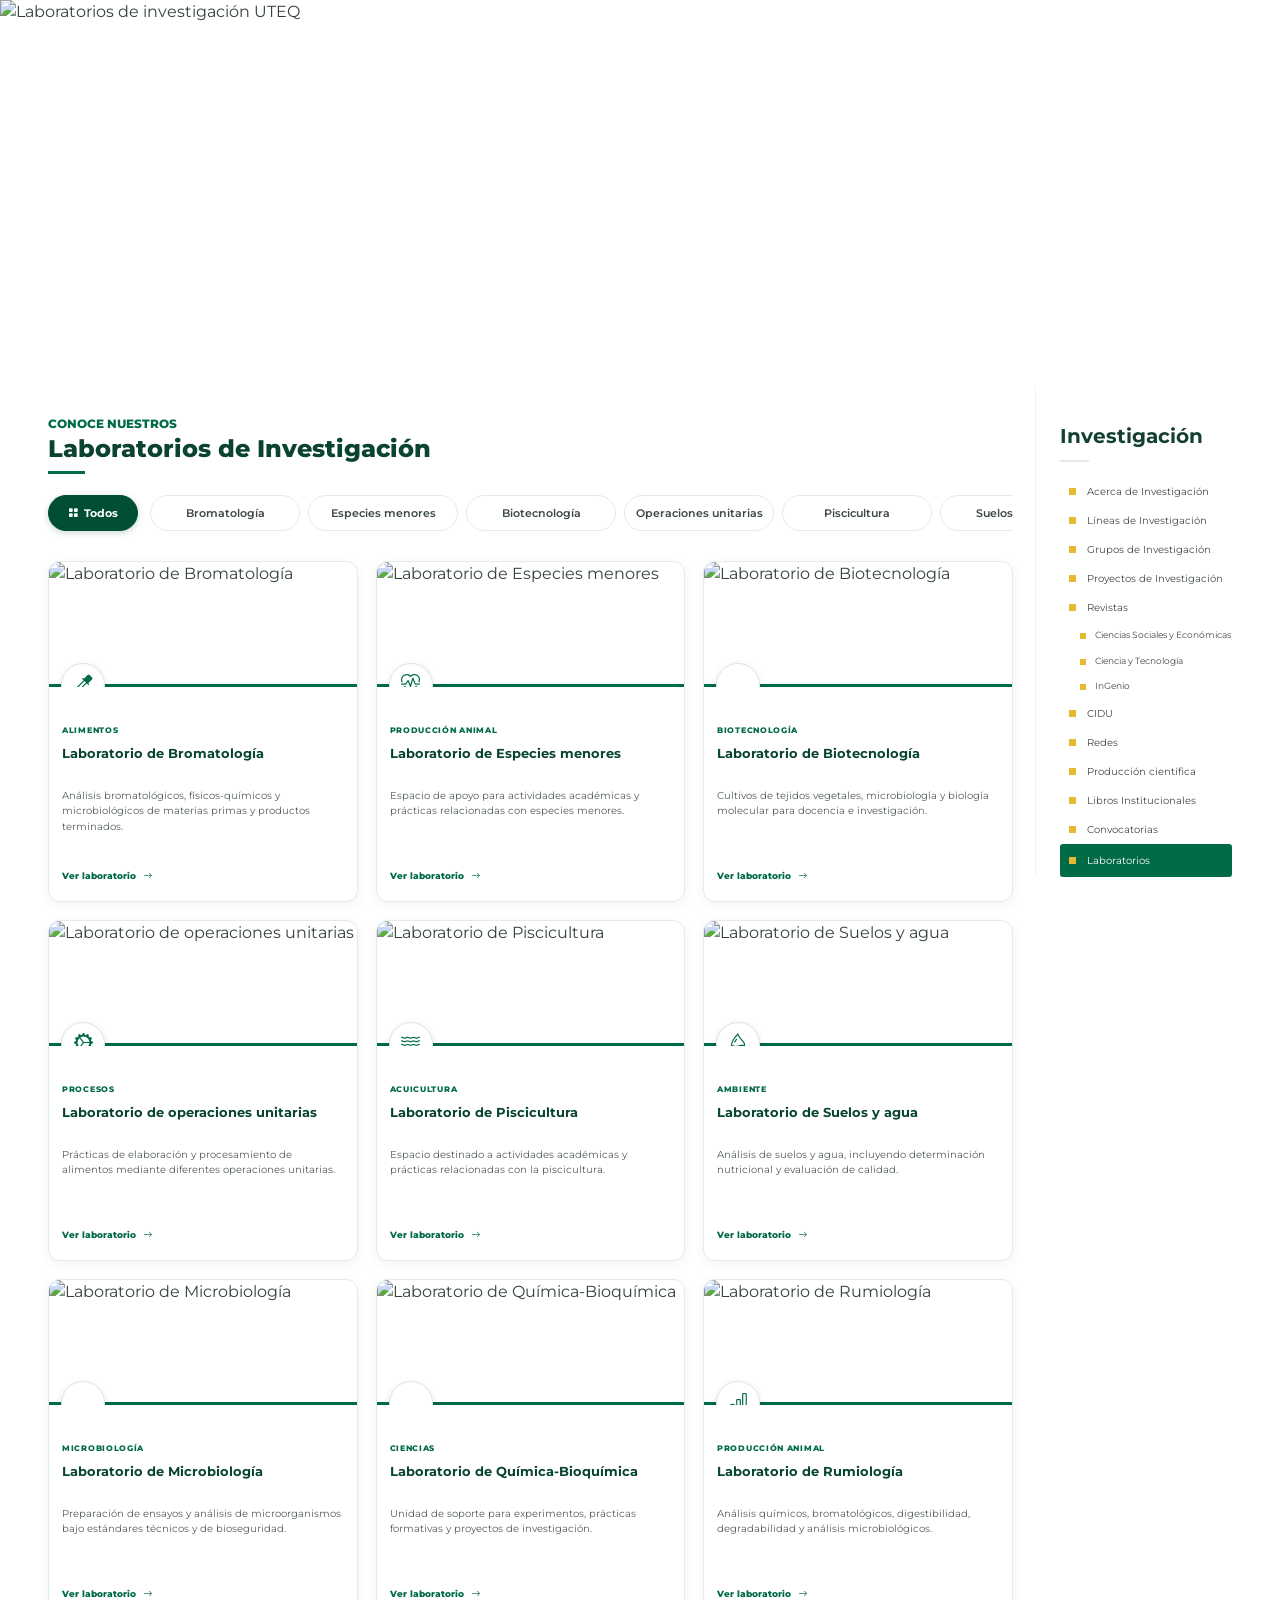
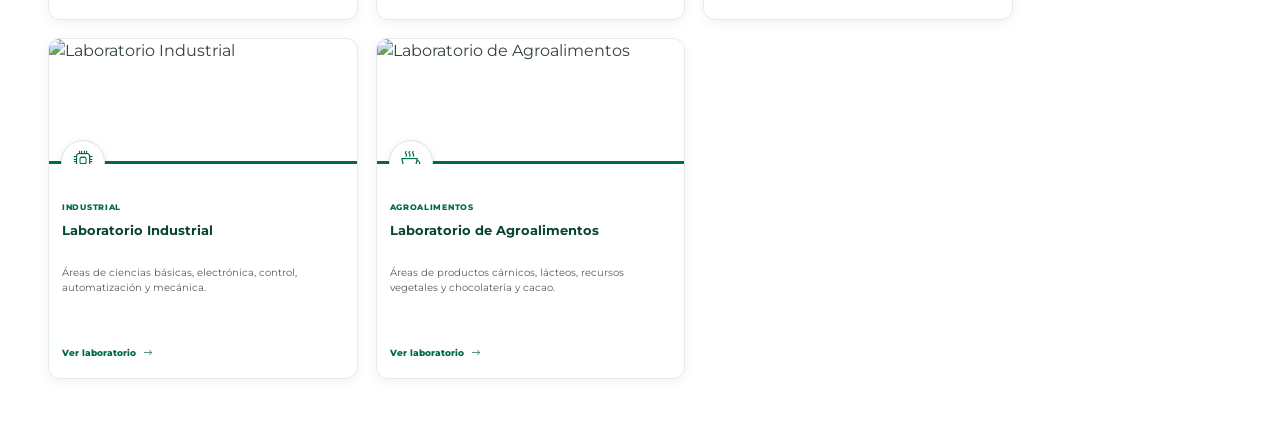
==== laboratorios.html @ 39ff6304 "laboratorios" ====
<!DOCTYPE html>
<html lang="es">
    <head>
        <meta charset="UTF-8">
        <meta name="viewport" content="width=device-width, initial-scale=1.0">
        <title>Laboratorios | UTEQ</title>
        <link href="https://cdn.jsdelivr.net/npm/bootstrap@5.3.3/dist/css/bootstrap.min.css" rel="stylesheet">
        <link href="https://cdn.jsdelivr.net/npm/bootstrap-icons@1.11.3/font/bootstrap-icons.css" rel="stylesheet">
        <link rel="preconnect" href="https://fonts.googleapis.com">
        <link rel="preconnect" href="https://fonts.gstatic.com" crossorigin>
        <link href="https://fonts.googleapis.com/css2?family=Montserrat:wght@400;500;600;700;800&display=swap" rel="stylesheet">
        <link rel="stylesheet" href="css/laboratorios.css">
    </head>
    <body>
        <main class="container-fluid p-0">
            <section class="hero">
                <div class="hero-media">
                    <img src="https://uteq.edu.ec/assets/images/banners/img-uteq-banner-0000230.jpg" alt="Laboratorios de investigación UTEQ">
                </div>
            </section>
            <div class="row g-0">
                <section class="col-xl-10 col-lg-9 main-content">
                    <section class="labs-section">
                        <div class="section-title-row">
                            <div>
                                <div class="eyebrow"> CONOCE NUESTROS</div>
                                <h2> Laboratorios de Investigación</h2>
                                <div class="title-underline"></div>
                            </div>
                        </div>
                        <div class="lab-tabs-wrapper">
                            <div class="lab-tab-fixed">
                                <button
                                    class="nav-link active"
                                    id="todos-tab"
                                    data-bs-target="#todos"
                                    type="button"
                                >
                                    <i class="bi bi-grid-fill"></i>
                                    <span>Todos</span>
                                </button>
                            </div>
                            <div class="lab-tabs-scroll">
                                <ul class="nav nav-pills lab-tabs" id="labTabs" role="tablist">
                                    <li class="nav-item">
                                        <button class="nav-link" data-bs-target="#bromatologia" type="button">Bromatología</button>
                                    </li>
                                    <li class="nav-item">
                                        <button class="nav-link" data-bs-target="#especies-menores" type="button">Especies menores</button>
                                    </li>
                                    <li class="nav-item">
                                        <button class="nav-link" data-bs-target="#biotecnologia" type="button">Biotecnología</button>
                                    </li>
                                    <li class="nav-item">
                                        <button class="nav-link" data-bs-target="#operaciones" type="button">Operaciones unitarias</button>
                                    </li>
                                    <li class="nav-item">
                                        <button class="nav-link" data-bs-target="#piscicultura" type="button">Piscicultura</button>
                                    </li>
                                    <li class="nav-item">
                                        <button class="nav-link" data-bs-target="#suelos" type="button">Suelos y agua</button>
                                    </li>
                                    <li class="nav-item">
                                        <button class="nav-link" data-bs-target="#microbiologia" type="button">Microbiología</button>
                                    </li>
                                    <li class="nav-item">
                                        <button class="nav-link" data-bs-target="#quimica" type="button">Química-Bioquímica</button>
                                    </li>
                                    <li class="nav-item">
                                        <button class="nav-link" data-bs-target="#rumiologia" type="button">Rumiología</button>
                                    </li>
                                    <li class="nav-item">
                                        <button class="nav-link" data-bs-target="#industrial" type="button">Industrial</button>
                                    </li>
                                    <li class="nav-item">
                                        <button class="nav-link" data-bs-target="#agroalimentos" type="button">Agroalimentos</button>
                                    </li>
                                </ul>
                            </div>
                        </div>
                        <div class="tab-content" id="labTabsContent">
                            <div class="tab-pane fade show active" id="todos" role="tabpanel">
                                <div class="all-labs-grid">
                                    <article class="lab-summary-card" data-lab="bromatologia">
                                        <div class="summary-image">
                                            <img src="https://uteq.edu.ec/assets/images/banners/img-uteq-banner-0000230.jpg" alt="Laboratorio de Bromatología">
                                            <div class="summary-icon">
                                                <i class="bi bi-eyedropper"></i>
                                            </div>
                                        </div>
                                        <div class="summary-body">
                                            <span> ALIMENTOS</span>
                                            <h3> Laboratorio de Bromatología</h3>
                                            <p> Análisis bromatológicos, físicos-químicos y microbiológicos de materias primas y productos terminados.</p>
                                            <button class="go-lab">
                                                Ver laboratorio
                                                <i class="bi bi-arrow-right"></i>
                                            </button>
                                        </div>
                                    </article>
                                    <article class="lab-summary-card" data-lab="especies-menores">
                                        <div class="summary-image">
                                            <img src="https://uteq.edu.ec/assets/images/banners/img-uteq-banner-0000230.jpg" alt="Laboratorio de Especies menores">
                                            <div class="summary-icon">
                                                <i class="bi bi-heart-pulse"></i>
                                            </div>
                                        </div>
                                        <div class="summary-body">
                                            <span> PRODUCCIÓN ANIMAL</span>
                                            <h3> Laboratorio de Especies menores</h3>
                                            <p> Espacio de apoyo para actividades académicas y prácticas relacionadas con especies menores.</p>
                                            <button class="go-lab">
                                                Ver laboratorio
                                                <i class="bi bi-arrow-right"></i>
                                            </button>
                                        </div>
                                    </article>
                                    <article class="lab-summary-card" data-lab="biotecnologia">
                                        <div class="summary-image">
                                            <img src="https://uteq.edu.ec/assets/images/banners/img-uteq-banner-0000230.jpg" alt="Laboratorio de Biotecnología">
                                            <div class="summary-icon">
                                                <i class="bi bi-leaf"></i>
                                            </div>
                                        </div>
                                        <div class="summary-body">
                                            <span> BIOTECNOLOGÍA</span>
                                            <h3> Laboratorio de Biotecnología</h3>
                                            <p> Cultivos de tejidos vegetales, microbiología y biología molecular para docencia e investigación.</p>
                                            <button class="go-lab">
                                                Ver laboratorio
                                                <i class="bi bi-arrow-right"></i>
                                            </button>
                                        </div>
                                    </article>
                                    <article class="lab-summary-card" data-lab="operaciones">
                                        <div class="summary-image">
                                            <img src="https://uteq.edu.ec/assets/images/banners/img-uteq-banner-0000230.jpg" alt="Laboratorio de operaciones unitarias">
                                            <div class="summary-icon">
                                                <i class="bi bi-gear-wide-connected"></i>
                                            </div>
                                        </div>
                                        <div class="summary-body">
                                            <span> PROCESOS</span>
                                            <h3> Laboratorio de operaciones unitarias</h3>
                                            <p> Prácticas de elaboración y procesamiento de alimentos mediante diferentes operaciones unitarias.</p>
                                            <button class="go-lab">
                                                Ver laboratorio
                                                <i class="bi bi-arrow-right"></i>
                                            </button>
                                        </div>
                                    </article>
                                    <article class="lab-summary-card" data-lab="piscicultura">
                                        <div class="summary-image">
                                            <img src="https://uteq.edu.ec/assets/images/banners/img-uteq-banner-0000230.jpg" alt="Laboratorio de Piscicultura">
                                            <div class="summary-icon">
                                                <i class="bi bi-water"></i>
                                            </div>
                                        </div>
                                        <div class="summary-body">
                                            <span> ACUICULTURA</span>
                                            <h3> Laboratorio de Piscicultura</h3>
                                            <p> Espacio destinado a actividades académicas y prácticas relacionadas con la piscicultura.</p>
                                            <button class="go-lab">
                                                Ver laboratorio
                                                <i class="bi bi-arrow-right"></i>
                                            </button>
                                        </div>
                                    </article>
                                    <article class="lab-summary-card" data-lab="suelos">
                                        <div class="summary-image">
                                            <img src="https://uteq.edu.ec/assets/images/banners/img-uteq-banner-0000230.jpg" alt="Laboratorio de Suelos y agua">
                                            <div class="summary-icon">
                                                <i class="bi bi-droplet-half"></i>
                                            </div>
                                        </div>
                                        <div class="summary-body">
                                            <span> AMBIENTE</span>
                                            <h3> Laboratorio de Suelos y agua</h3>
                                            <p> Análisis de suelos y agua, incluyendo determinación nutricional y evaluación de calidad.</p>
                                            <button class="go-lab">
                                                Ver laboratorio
                                                <i class="bi bi-arrow-right"></i>
                                            </button>
                                        </div>
                                    </article>
                                    <article class="lab-summary-card" data-lab="microbiologia">
                                        <div class="summary-image">
                                            <img src="https://uteq.edu.ec/assets/images/banners/img-uteq-banner-0000230.jpg" alt="Laboratorio de Microbiología">
                                            <div class="summary-icon">
                                                <i class="bi bi-microscope"></i>
                                            </div>
                                        </div>
                                        <div class="summary-body">
                                            <span> MICROBIOLOGÍA</span>
                                            <h3> Laboratorio de Microbiología</h3>
                                            <p> Preparación de ensayos y análisis de microorganismos bajo estándares técnicos y de bioseguridad.</p>
                                            <button class="go-lab">
                                                Ver laboratorio
                                                <i class="bi bi-arrow-right"></i>
                                            </button>
                                        </div>
                                    </article>
                                    <article class="lab-summary-card" data-lab="quimica">
                                        <div class="summary-image">
                                            <img src="https://uteq.edu.ec/assets/images/banners/img-uteq-banner-0000230.jpg" alt="Laboratorio de Química-Bioquímica">
                                            <div class="summary-icon">
                                                <i class="bi bi-beaker"></i>
                                            </div>
                                        </div>
                                        <div class="summary-body">
                                            <span> CIENCIAS</span>
                                            <h3> Laboratorio de Química-Bioquímica</h3>
                                            <p> Unidad de soporte para experimentos, prácticas formativas y proyectos de investigación.</p>
                                            <button class="go-lab">
                                                Ver laboratorio
                                                <i class="bi bi-arrow-right"></i>
                                            </button>
                                        </div>
                                    </article>
                                    <article class="lab-summary-card" data-lab="rumiologia">
                                        <div class="summary-image">
                                            <img src="https://uteq.edu.ec/assets/images/banners/img-uteq-banner-0000230.jpg" alt="Laboratorio de Rumiología">
                                            <div class="summary-icon">
                                                <i class="bi bi-bar-chart-line"></i>
                                            </div>
                                        </div>
                                        <div class="summary-body">
                                            <span> PRODUCCIÓN ANIMAL</span>
                                            <h3> Laboratorio de Rumiología</h3>
                                            <p> Análisis químicos, bromatológicos, digestibilidad, degradabilidad y análisis microbiológicos.</p>
                                            <button class="go-lab">
                                                Ver laboratorio
                                                <i class="bi bi-arrow-right"></i>
                                            </button>
                                        </div>
                                    </article>
                                    <article class="lab-summary-card" data-lab="industrial">
                                        <div class="summary-image">
                                            <img src="https://uteq.edu.ec/assets/images/banners/img-uteq-banner-0000230.jpg" alt="Laboratorio Industrial">
                                            <div class="summary-icon">
                                                <i class="bi bi-cpu"></i>
                                            </div>
                                        </div>
                                        <div class="summary-body">
                                            <span> INDUSTRIAL</span>
                                            <h3> Laboratorio Industrial</h3>
                                            <p> Áreas de ciencias básicas, electrónica, control, automatización y mecánica.</p>
                                            <button class="go-lab">
                                                Ver laboratorio
                                                <i class="bi bi-arrow-right"></i>
                                            </button>
                                        </div>
                                    </article>
                                    <article class="lab-summary-card" data-lab="agroalimentos">
                                        <div class="summary-image">
                                            <img src="https://uteq.edu.ec/assets/images/banners/img-uteq-banner-0000230.jpg" alt="Laboratorio de Agroalimentos">
                                            <div class="summary-icon">
                                                <i class="bi bi-cup-hot"></i>
                                            </div>
                                        </div>
                                        <div class="summary-body">
                                            <span> AGROALIMENTOS</span>
                                            <h3> Laboratorio de Agroalimentos</h3>
                                            <p> Áreas de productos cárnicos, lácteos, recursos vegetales y chocolatería y cacao.</p>
                                            <button class="go-lab">
                                                Ver laboratorio
                                                <i class="bi bi-arrow-right"></i>
                                            </button>
                                        </div>
                                    </article>
                                </div>
                            </div>
                            <div class="tab-pane fade" id="bromatologia" role="tabpanel">
                                <div class="lab-detail">
                                    <div class="detail-banner">
                                        <img src="https://uteq.edu.ec/assets/images/banners/img-uteq-banner-0000230.jpg" alt="Laboratorio de Bromatología">
                                    </div>
                                    <div class="detail-content">
                                        <div class="detail-heading">
                                            <span class="detail-icon">
                                                <i class="bi bi-eyedropper"></i>
                                            </span>
                                            <div>
                                                <span class="detail-label"> ALIMENTOS</span>
                                                <h2> Laboratorio de Bromatología</h2>
                                            </div>
                                        </div>
                                        <p> El laboratorio es utilizado por estudiantes de las carreras de Agronomía, Zootecnia, Agropecuaria, Alimentos y Agroindustria.</p>
                                        <p> Se realizan análisis bromatológicos, análisis físicos-químicos y análisis microbiológicos, aplicados a la materia prima de origen animal, vegetal y productos terminados.</p>
                                        <h3> Principales equipos</h3>
                                        <ul class="equipment">
                                            <li>Digestor para proteína</li>
                                            <li>Destilador para proteína Kjeldahl</li>
                                            <li>Estufas</li>
                                            <li>Balanza analítica</li>
                                            <li>Extracto de grasa</li>
                                            <li>Extracto de fibra</li>
                                            <li>Calorímetro</li>
                                            <li>Viscosímetro Brookfield</li>
                                            <li>Microlisa</li>
                                            <li>Autoclave</li>
                                            <li>Incubadora</li>
                                        </ul>
                                    </div>
                                </div>
                            </div>
                            <div class="tab-pane fade" id="especies-menores" role="tabpanel">
                                <div class="lab-detail">
                                    <div class="detail-banner">
                                        <img src="https://uteq.edu.ec/assets/images/banners/img-uteq-banner-0000230.jpg" alt="Laboratorio de Especies menores">
                                    </div>
                                    <div class="detail-content">
                                        <div class="detail-heading">
                                            <span class="detail-icon">
                                                <i class="bi bi-heart-pulse"></i>
                                            </span>
                                            <div>
                                                <span class="detail-label"> PRODUCCIÓN ANIMAL</span>
                                                <h2> Laboratorio de Especies menores</h2>
                                            </div>
                                        </div>
                                        <div class="empty-info"> La página oficial de Laboratorios de la UTEQ actualmente no publica una descripción adicional para este laboratorio.</div>
                                    </div>
                                </div>
                            </div>
                            <div class="tab-pane fade" id="biotecnologia" role="tabpanel">
                                <div class="lab-detail">
                                    <div class="detail-banner">
                                        <img src="https://uteq.edu.ec/assets/images/banners/img-uteq-banner-0000230.jpg" alt="Laboratorio de Biotecnología">
                                    </div>
                                    <div class="detail-content">
                                        <div class="detail-heading">
                                            <span class="detail-icon">
                                                <i class="bi bi-leaf"></i>
                                            </span>
                                            <div>
                                                <span class="detail-label"> BIOTECNOLOGÍA</span>
                                                <h2> Laboratorio de Biotecnología</h2>
                                            </div>
                                        </div>
                                        <p> El laboratorio es para el uso de todas las carreras, estudiantes que cursan los programas de maestrías de la UTEQ e investigadores internos y externos.</p>
                                        <p> Dentro de este laboratorio se encuentra el área de Cultivos de Tejidos Vegetales, Microbiología y Biología Molecular (LAB-DICYT), ubicado en el edificio de laboratorios del campus La María.</p>
                                        <h3> Cultivo de tejidos vegetales</h3>
                                        <p> Se realizan prácticas y ensayos de investigación de cultivo in-vitro establecidos como semillas intactas, embriones, callos, células en suspensión, órganos y otros tejidos.</p>
                                        <h4> Equipos</h4>
                                        <ul class="equipment">
                                            <li>Cabina de seguridad</li>
                                            <li>Esterilizadora</li>
                                            <li>Destilador</li>
                                            <li>Sistema de osmosis</li>
                                            <li>Luxómetro</li>
                                            <li>GPS</li>
                                        </ul>
                                        <h3> Área de microbiología</h3>
                                        <p> Se realizan trabajos con bacterias, hongos, ensayos antagonistas, extracción y multiplicación de nematodos, escoba de bruja y otros trabajos de las unidades de aprendizaje.</p>
                                        <h4> Equipos</h4>
                                        <ul class="equipment">
                                            <li>Cámara de fotos</li>
                                            <li>Refrigeradora</li>
                                            <li>Micrómetro</li>
                                            <li>Microscopio binocular</li>
                                            <li>Autoclave</li>
                                            <li>Agitador calentador</li>
                                            <li>Cámara para microscopio</li>
                                            <li>Entre otros</li>
                                        </ul>
                                        <h3> Área de biología molecular</h3>
                                        <p> Se establecen protocolos para la elaboración de gel de agarosa y extracción de ADN. Se utiliza para unidades de aprendizaje y trabajos de investigación de las diferentes facultades.</p>
                                        <h4> Equipos</h4>
                                        <ul class="equipment">
                                            <li>Refrigeradora</li>
                                            <li>Cámara de fotos</li>
                                            <li>Incubadora</li>
                                            <li>Juego de pipetas</li>
                                            <li>Congelador</li>
                                            <li>Cámara de electroforesis</li>
                                            <li>Vortex</li>
                                            <li>Fuente de poder 3000 V</li>
                                        </ul>
                                    </div>
                                </div>
                            </div>
                            <div class="tab-pane fade" id="operaciones" role="tabpanel">
                                <div class="lab-detail">
                                    <div class="detail-banner">
                                        <img src="https://uteq.edu.ec/assets/images/banners/img-uteq-banner-0000230.jpg" alt="Operaciones unitarias">
                                    </div>
                                    <div class="detail-content">
                                        <div class="detail-heading">
                                            <span class="detail-icon">
                                                <i class="bi bi-gear-wide-connected"></i>
                                            </span>
                                            <div>
                                                <span class="detail-label"> PROCESOS</span>
                                                <h2> Laboratorio de operaciones unitarias</h2>
                                            </div>
                                        </div>
                                        <p> El laboratorio es utilizado por estudiantes de las carreras de Agroindustria, Zootecnia, Alimentos, Ingeniería Mecánica e Ingeniería Industrial.</p>
                                        <h3> Prácticas y productos</h3>
                                        <ul class="equipment">
                                            <li>Manjar</li>
                                            <li>Queso</li>
                                            <li>Cerveza</li>
                                            <li>Conservas</li>
                                            <li>Deshidratación de frutas y verduras</li>
                                            <li>Ahumados de alimentos proteicos</li>
                                        </ul>
                                        <h3> Equipamiento</h3>
                                        <p> Calderas, marmitas, torre de destilación, evaporadores de simple y doble efecto, intercambiadores de calor, reactor, unidad de pérdida de presión, entre otros.</p>
                                    </div>
                                </div>
                            </div>
                            <div class="tab-pane fade" id="piscicultura" role="tabpanel">
                                <div class="lab-detail">
                                    <div class="detail-banner">
                                        <img src="https://uteq.edu.ec/assets/images/banners/img-uteq-banner-0000230.jpg" alt="Piscicultura">
                                    </div>
                                    <div class="detail-content">
                                        <div class="detail-heading">
                                            <span class="detail-icon">
                                                <i class="bi bi-water"></i>
                                            </span>
                                            <div>
                                                <span class="detail-label"> ACUICULTURA</span>
                                                <h2> Laboratorio de Piscicultura</h2>
                                            </div>
                                        </div>
                                        <div class="empty-info"> La página oficial de Laboratorios de la UTEQ actualmente no publica una descripción adicional para este laboratorio.</div>
                                    </div>
                                </div>
                            </div>
                            <div class="tab-pane fade" id="suelos" role="tabpanel">
                                <div class="lab-detail">
                                    <div class="detail-banner">
                                        <img src="https://uteq.edu.ec/assets/images/banners/img-uteq-banner-0000230.jpg" alt="Suelos y agua">
                                    </div>
                                    <div class="detail-content">
                                        <div class="detail-heading">
                                            <span class="detail-icon">
                                                <i class="bi bi-droplet-half"></i>
                                            </span>
                                            <div>
                                                <span class="detail-label"> AMBIENTE</span>
                                                <h2> Laboratorio de Suelos y agua</h2>
                                            </div>
                                        </div>
                                        <p> El laboratorio es utilizado por estudiantes de las carreras de Ingeniería Agropecuaria, Ingeniería Agronómica e Hidrología.</p>
                                        <p> Se realizan análisis de suelos y agua, con actividades como la determinación de la cantidad nutricional de la muestra de suelo y la determinación de la calidad de agua.</p>
                                        <h3> Equipos más utilizados</h3>
                                        <ul class="equipment">
                                            <li>Vasos de precipitación</li>
                                            <li>Mufla</li>
                                            <li>Estufas</li>
                                            <li>Multiparamétrico</li>
                                            <li>Agitadores magnéticos</li>
                                            <li>Plato agitador/calentador</li>
                                            <li>Cabina de incubación DBO5</li>
                                        </ul>
                                    </div>
                                </div>
                            </div>
                            <div class="tab-pane fade" id="microbiologia" role="tabpanel">
                                <div class="lab-detail">
                                    <div class="detail-banner">
                                        <img src="https://uteq.edu.ec/assets/images/banners/img-uteq-banner-0000230.jpg" alt="Microbiología">
                                    </div>
                                    <div class="detail-content">
                                        <div class="detail-heading">
                                            <span class="detail-icon">
                                                <i class="bi bi-microscope"></i>
                                            </span>
                                            <div>
                                                <span class="detail-label"> MICROBIOLOGÍA</span>
                                                <h2> Laboratorio de Microbiología</h2>
                                            </div>
                                        </div>
                                        <p> Se dedica a la preparación de ensayos mediante la manipulación de muestras de origen biológico para la obtención de nuevos patrones de estudio de los microorganismos.</p>
                                        <p> Se trabaja de acuerdo con estándares técnicos y de bioseguridad para identificar agentes y determinar susceptibilidad a determinados agentes antimicrobianos.</p>
                                        <p> Adicionalmente se desarrollan prácticas estudiantiles encaminadas al descubrimiento de nuevas tecnologías de análisis de los microorganismos.</p>
                                    </div>
                                </div>
                            </div>
                            <div class="tab-pane fade" id="quimica" role="tabpanel">
                                <div class="lab-detail">
                                    <div class="detail-banner">
                                        <img src="https://uteq.edu.ec/assets/images/banners/img-uteq-banner-0000230.jpg" alt="Química Bioquímica">
                                    </div>
                                    <div class="detail-content">
                                        <div class="detail-heading">
                                            <span class="detail-icon">
                                                <i class="bi bi-beaker"></i>
                                            </span>
                                            <div>
                                                <span class="detail-label"> CIENCIAS</span>
                                                <h2> Laboratorio de Química-Bioquímica</h2>
                                            </div>
                                        </div>
                                        <p> Es una unidad de soporte para el desarrollo de experimentos y prácticas formativas en los ámbitos académicos e investigativos de los diferentes programas de estudios que brinda la universidad.</p>
                                        <p> Dentro de sus propósitos se tiene ofrecer espacios para el beneficio de estudiantes y docentes en las prácticas estudiantiles y proyectos de investigación.</p>
                                        <p> Está enfocado en tres orientaciones principales: experimentación académica, investigación aplicada e investigación formativa.</p>
                                    </div>
                                </div>
                            </div>
                            <div class="tab-pane fade" id="rumiologia" role="tabpanel">
                                <div class="lab-detail">
                                    <div class="detail-banner">
                                        <img src="https://uteq.edu.ec/assets/images/banners/img-uteq-banner-0000230.jpg" alt="Rumiología">
                                    </div>
                                    <div class="detail-content">
                                        <div class="detail-heading">
                                            <span class="detail-icon">
                                                <i class="bi bi-bar-chart-line"></i>
                                            </span>
                                            <div>
                                                <span class="detail-label"> PRODUCCIÓN ANIMAL</span>
                                                <h2> Laboratorio de Rumiología</h2>
                                            </div>
                                        </div>
                                        <p> El laboratorio es utilizado por estudiantes de las carreras de Zootecnia y Agropecuaria.</p>
                                        <h3> Actividades</h3>
                                        <ul class="equipment">
                                            <li> Análisis químicos de muestras vegetales y animales.</li>
                                            <li> Análisis bromatológico de muestras vegetales y animales.</li>
                                            <li> Digestibilidad In-vitro de material biológico animal en combinación con muestras vegetales y animales.</li>
                                            <li> Degradabilidad In-vitro de material biológico animal en combinación con muestras vegetales y animales.</li>
                                            <li> Digestibilidad In-situ de material biológico animal en combinación con muestras vegetales y animales.</li>
                                            <li> Degradabilidad In-situ de material biológico animal en combinación con muestras vegetales y animales.</li>
                                            <li> Análisis microbiológicos de hongos, mohos y levaduras.</li>
                                            <li> Espectrofotometría UV.</li>
                                        </ul>
                                    </div>
                                </div>
                            </div>
                            <div class="tab-pane fade" id="industrial" role="tabpanel">
                                <div class="lab-detail">
                                    <div class="detail-banner">
                                        <img src="https://uteq.edu.ec/assets/images/banners/img-uteq-banner-0000230.jpg" alt="Laboratorio Industrial">
                                    </div>
                                    <div class="detail-content">
                                        <div class="detail-heading">
                                            <span class="detail-icon">
                                                <i class="bi bi-cpu"></i>
                                            </span>
                                            <div>
                                                <span class="detail-label"> INDUSTRIAL</span>
                                                <h2> Laboratorio Industrial</h2>
                                            </div>
                                        </div>
                                        <p> El laboratorio es utilizado por estudiantes de las carreras de Mecánica, Eléctrica y Ambiental.</p>
                                        <h3> Áreas</h3>
                                        <ul class="equipment">
                                            <li>
                                                <strong>Ciencias básicas:</strong>
                                                prácticas de física, termología y electricidad.
                                            </li>
                                            <li>
                                                <strong> Electrónica, control y automatización.</strong>
                                            </li>
                                            <li>
                                                <strong>Mecánica:</strong>
                                                cuenta con máquinas eléctricas y operaciones de automatización.
                                            </li>
                                        </ul>
                                        <h3> Principales equipos</h3>
                                        <ul class="equipment">
                                            <li>Amperímetro de sobremesa</li>
                                            <li>Barra de plexiglás</li>
                                            <li>Barra de vidrio</li>
                                            <li>Barra de ebonita</li>
                                            <li>Brújula</li>
                                            <li>Bobinas con bornas</li>
                                            <li>Actinómetro</li>
                                            <li>Aguja de dilatómetro</li>
                                            <li>Amperímetro analógico</li>
                                            <li>Anillo y bola de Gravesande</li>
                                            <li>Balanza</li>
                                            <li>Cilindro con disco</li>
                                            <li>Cinta métrica</li>
                                            <li>Power supply</li>
                                        </ul>
                                    </div>
                                </div>
                            </div>
                            <div class="tab-pane fade" id="agroalimentos" role="tabpanel">
                                <div class="lab-detail">
                                    <div class="detail-banner">
                                        <img src="https://uteq.edu.ec/assets/images/banners/img-uteq-banner-0000230.jpg" alt="Laboratorio de Agroalimentos">
                                    </div>
                                    <div class="detail-content">
                                        <div class="detail-heading">
                                            <span class="detail-icon">
                                                <i class="bi bi-cup-hot"></i>
                                            </span>
                                            <div>
                                                <span class="detail-label"> AGROALIMENTOS</span>
                                                <h2> Laboratorio de Agroalimentos</h2>
                                            </div>
                                        </div>
                                        <p> El laboratorio es utilizado por estudiantes de las carreras de Alimentos, Agroindustria, Zootecnia y Agropecuaria.</p>
                                        <h3> Áreas</h3>
                                        <ul class="equipment">
                                            <li> Productos proteicos derivados de la carne como embutidos y curados de carne.</li>
                                            <li> Productos lácteos derivados de la leche como queso, mantequilla y yogurt.</li>
                                            <li> Recursos vegetales: vegetales deshidratados, jugos, néctares, mermeladas, vinos y bebidas.</li>
                                            <li> Chocolatería, refinamiento de cacao, moldeado, entre otros.</li>
                                        </ul>
                                        <h3> Principales equipos</h3>
                                        <p> Sierras eléctricas, molinos de carne, embutidoras, mezcladoras de productos proteicos, enfundadoras al vacío, incubadoras de yogurt, descremadoras, deshidratador de vegetales, batidoras industriales, refinadora de cacao, entre otros.</p>
                                    </div>
                                </div>
                            </div>
                        </div>
                    </section>
                </section>
                <aside class="col-xl-2 col-lg-3">
                    <div class="sidebar">
                        <h3> Investigación</h3>
                        <div class="sidebar-line"></div>
                        <nav class="sidebar-nav">
                            <a href="#">
                                <span></span>
                                Acerca de Investigación
                            </a>
                            <a href="#">
                                <span></span>
                                Líneas de Investigación
                            </a>
                            <a href="#">
                                <span></span>
                                Grupos de Investigación
                            </a>
                            <a href="#">
                                <span></span>
                                Proyectos de Investigación
                            </a>
                            <a href="#">
                                <span></span>
                                Revistas
                            </a>
                            <div class="submenu">
                                <a href="#"> Ciencias Sociales y Económicas</a>
                                <a href="#"> Ciencia y Tecnología</a>
                                <a href="#"> InGenio</a>
                            </div>
                            <a href="#">
                                <span></span>
                                CIDU
                            </a>
                            <a href="#">
                                <span></span>
                                Redes
                            </a>
                            <a href="#">
                                <span></span>
                                Producción científica
                            </a>
                            <a href="#">
                                <span></span>
                                Libros Institucionales
                            </a>
                            <a href="#">
                                <span></span>
                                Convocatorias
                            </a>
                            <a href="#" class="active">
                                <span></span>
                                Laboratorios
                            </a>
                        </nav>
                    </div>
                </aside>
            </div>
        </main>
        <script src="https://cdn.jsdelivr.net/npm/bootstrap@5.3.3/dist/js/bootstrap.bundle.min.js"></script>
        <script src="js/laboratorios.js"></script>
    </body>
</html>
---- css/laboratorios.css ----
:root {
    --green: #006b45;
    --green-dark: #004e35;
    --green-soft: #eaf5ef;
    --yellow: #e6ba2f;
    --text: #35423d;
    --border: #e5ebe8
}

* {
    box-sizing: border-box
}

body {
    margin: 0;
    background: #fff;
    color: var(--text);
    font-family: "Montserrat", sans-serif
}

a {
    text-decoration: none
}

button {
    font-family: inherit
}

.breadcrumb-custom {
    margin: 0 1.5rem;
    padding: 24px 0 18px;
    display: flex;
    align-items: center;
    gap: 9px;
    font-size: 11px
}

.breadcrumb-custom a {
    color: var(--green);
    font-weight: 600
}

.breadcrumb-custom span,
.breadcrumb-custom i {
    color: #9aa29e
}

.breadcrumb-custom i {
    font-size: 8px
}

.hero {
    width: 100%;
    min-height: 385px;
    overflow: hidden
}

.hero-media {
    width: 100%;
    height: 385px;
    overflow: hidden;
    position: relative
}

.hero-media img {
    width: 100%;
    height: 100%;
    object-fit: cover;
    display: block
}

.row {
    margin-left: 1.5rem;
    margin-right: 1.5rem
}

.main-content {
    padding-right: 22px
}

.labs-section {
    padding: 30px 0 55px
}

.section-title-row {
    display: flex;
    align-items: center;
    gap: 14px;
    margin-bottom: 20px
}

.title-icon {
    width: 62px;
    height: 62px;
    flex: 0 0 62px;
    border-radius: 50%;
    background: var(--green-soft);
    color: var(--green);
    display: grid;
    place-items: center;
    font-size: 28px
}

.section-title-row h2 {
    margin: 2px 0 0;
    color: #0a432f;
    font-size: 24px;
    font-weight: 800
}

.eyebrow {
    color: var(--green);
    font-size: 12px;
    font-weight: 800
}

.title-underline {
    width: 37px;
    height: 3px;
    background: var(--green);
    margin-top: 7px
}

.lab-tabs-wrapper {
    width: 100%;
    display: flex;
    align-items: flex-start;
    gap: 12px;
    margin-bottom: 4px;
}

.lab-tab-fixed {
    flex: 0 0 90px;
    padding-top: 1px;
    background: #fff;
    position: relative;
    z-index: 2;
}

.lab-tab-fixed .nav-link {
    width: 90px;
    height: 36px;
    padding: 0 12px;
    display: flex;
    align-items: center;
    justify-content: center;
    gap: 6px;
    border: 1px solid #b7d6c8;
    border-radius: 18px;
    background: #f1f7f4;
    color: var(--green);
    font-size: 11px;
    font-weight: 700;
    white-space: nowrap;
    transition: all .2s ease;
}

.lab-tab-fixed .nav-link i {
    font-size: 10px;
}

.lab-tab-fixed .nav-link:hover {
    background: var(--green-soft);
    border-color: #8fc1aa;
}

.lab-tab-fixed .nav-link.active {
    background: var(--green-dark);
    border-color: var(--green-dark);
    color: #fff;
    box-shadow: 0 2px 7px rgba(0, 78, 53, .2);
}

.lab-tabs-scroll {
    flex: 1;
    min-width: 0;
    overflow-x: auto;
    overflow-y: hidden;
    scroll-behavior: smooth;
    padding: 1px 0 7px;
    scrollbar-width: thin;
    scrollbar-color: #9ca8a3 #edf1ef;
}

.lab-tabs-scroll::-webkit-scrollbar {
    height: 5px;
}

.lab-tabs-scroll::-webkit-scrollbar-track {
    background: #edf1ef;
    border-radius: 10px;
}

.lab-tabs-scroll::-webkit-scrollbar-thumb {
    background: #9ca8a3;
    border-radius: 10px;
}

.lab-tabs {
    display: flex;
    flex-wrap: nowrap;
    gap: 8px;
    width: max-content;
    min-width: 100%;
    margin: 0;
}

.lab-tabs .nav-item {
    flex: 0 0 150px;
    width: 150px;
}

.lab-tabs .nav-link {
    width: 150px;
    height: 36px;
    padding: 0 12px;
    display: flex;
    align-items: center;
    justify-content: center;
    border: 1px solid var(--border);
    border-radius: 18px;
    background: #fff;
    color: #3d4843;
    font-size: 11px;
    font-weight: 600;
    white-space: nowrap;
    overflow: hidden;
    text-overflow: ellipsis;
    transition: all .2s ease;
}

.lab-tabs .nav-link:hover {
    color: var(--green);
    border-color: #b9d4c7;
    background: var(--green-soft);
}

.lab-tabs .nav-link.active {
    background: var(--green);
    border-color: var(--green);
    color: #fff;
}

.tab-content {
    margin-top: 23px
}

.all-labs-grid {
    display: grid;
    grid-template-columns: repeat(4, 1fr);
    gap: 18px
}

.lab-summary-card {
    overflow: hidden;
    border: 1px solid var(--border);
    border-radius: 12px;
    background: #fff;
    box-shadow: 0 3px 12px rgba(0, 0, 0, .055);
    cursor: pointer;
    transition: transform .22s ease, box-shadow .22s ease
}

.lab-summary-card:hover {
    transform: translateY(-4px);
    box-shadow: 0 11px 25px rgba(0, 0, 0, .11)
}

#labTabsContent > .tab-pane {
    display: none;
}

#labTabsContent > .tab-pane.show.active {
    display: block;
}

.summary-image {
    height: 125px;
    position: relative;
    overflow: hidden
}

.summary-image img {
    width: 100%;
    height: 100%;
    object-fit: cover;
    display: block;
    transition: transform .3s ease
}

.lab-summary-card:hover .summary-image img {
    transform: scale(1.04)
}

.summary-image::after {
    content: "";
    position: absolute;
    left: 0;
    right: 0;
    bottom: 0;
    height: 3px;
    background: var(--green)
}

.summary-icon {
    position: absolute;
    left: 12px;
    bottom: -20px;
    z-index: 2;
    width: 44px;
    height: 44px;
    border-radius: 50%;
    background: #fff;
    border: 1px solid #dbe6e0;
    color: var(--green);
    display: grid;
    place-items: center;
    font-size: 19px;
    box-shadow: 0 2px 7px rgba(0, 0, 0, .1)
}

.summary-body {
    padding: 29px 13px 15px
}

.summary-body>span {
    color: var(--green);
    font-size: 8px;
    font-weight: 800;
    letter-spacing: .7px
}

.summary-body h3 {
    color: #08452f;
    font-size: 13px;
    line-height: 1.35;
    min-height: 35px;
    margin: 5px 0 8px;
    font-weight: 700
}

.summary-body p {
    color: #535e59;
    font-size: 9.5px;
    line-height: 1.65;
    min-height: 62px;
    margin: 0 0 12px
}

.go-lab {
    padding: 0;
    border: 0;
    background: transparent;
    color: var(--green);
    font-size: 9px;
    font-weight: 800
}

.go-lab i {
    margin-left: 4px
}

.lab-detail {
    overflow: hidden;
    border: 1px solid var(--border);
    border-radius: 14px;
    background: #fff;
    box-shadow: 0 4px 16px rgba(0, 0, 0, .06)
}

.detail-banner {
    height: 240px;
    position: relative;
    overflow: hidden
}

.detail-banner::after {
    content: "";
    position: absolute;
    inset: 0;
    background: linear-gradient(90deg, rgba(0, 55, 37, .55), transparent 65%)
}

.detail-banner img {
    width: 100%;
    height: 100%;
    object-fit: cover
}

.detail-content {
    padding: 27px 30px 30px
}

.detail-heading {
    display: flex;
    align-items: center;
    gap: 14px;
    margin-bottom: 18px
}

.detail-icon {
    width: 55px;
    height: 55px;
    flex: 0 0 55px;
    border-radius: 50%;
    background: var(--green-soft);
    color: var(--green);
    display: grid;
    place-items: center;
    font-size: 25px
}

.detail-label {
    color: var(--green);
    font-size: 9px;
    font-weight: 800;
    letter-spacing: 1px
}

.detail-content h2 {
    color: #073f2c;
    font-size: 27px;
    font-weight: 800;
    margin: 3px 0 0
}

.detail-content h3 {
    color: #0a432f;
    font-size: 17px;
    font-weight: 700;
    margin: 25px 0 10px
}

.detail-content h4 {
    color: #174b37;
    font-size: 13px;
    font-weight: 700;
    margin: 17px 0 8px
}

.detail-content p {
    color: #4c5752;
    font-size: 12px;
    line-height: 1.8;
    margin: 0 0 12px
}

.equipment {
    margin: 0;
    padding-left: 20px;
    columns: 2;
    color: #4c5752;
    font-size: 11px;
    line-height: 1.75
}

.equipment li {
    break-inside: avoid;
    margin-bottom: 3px
}

.empty-info {
    padding: 18px;
    border-radius: 10px;
    background: #f5f8f6;
    color: #66716c;
    font-size: 11px;
    line-height: 1.7
}

.sidebar {
    border-left: 1px solid #f1f3f2;
    padding: 39px 0 0 24px
}

.sidebar h3 {
    color: #123f2e;
    font-size: 20px;
    font-weight: 700;
    margin: 0 0 12px
}

.sidebar-line {
    width: 29px;
    height: 2px;
    background: #e4e9e6;
    margin-bottom: 15px
}

.sidebar-nav {
    display: flex;
    flex-direction: column
}

.sidebar-nav>a {
    display: flex;
    align-items: center;
    gap: 11px;
    color: #414b47;
    font-size: 10px;
    padding: 7px 9px;
    border-radius: 3px
}

.sidebar-nav>a span {
    width: 7px;
    height: 7px;
    background: var(--yellow);
    flex: 0 0 7px
}

.sidebar-nav>a:hover {
    color: var(--green)
}

.sidebar-nav>a.active {
    background: var(--green);
    color: #fff;
    padding-top: 9px;
    padding-bottom: 9px
}

.submenu {
    padding-left: 35px;
    display: flex;
    flex-direction: column
}

.submenu a {
    position: relative;
    padding: 6px 0;
    color: #414b47;
    font-size: 9px
}

.submenu a::before {
    content: "";
    width: 6px;
    height: 6px;
    background: var(--yellow);
    position: absolute;
    left: -15px;
    top: 11px
}


@media (min-width:1200px) {
    .breadcrumb-custom {
        margin-left: 3rem;
        margin-right: 3rem
    }

    .row {
        margin-left: 3rem;
        margin-right: 3rem
    }
}

@media (max-width:1400px) {
    .all-labs-grid {
        grid-template-columns: repeat(3, 1fr)
    }
}

@media (max-width:991px) {
    .all-labs-grid {
        grid-template-columns: repeat(2, 1fr)
    }

    .main-content {
        padding-right: 0
    }

    .sidebar {
        border-left: 0;
        border-top: 1px solid #eef1ef;
        padding: 35px 0 50px
    }
}

@media (max-width:767px) {
    .all-labs-grid {
        grid-template-columns: 1fr
    }

    .detail-content {
        padding: 22px 18px
    }

    .detail-content h2 {
        font-size: 22px
    }

    .equipment {
        columns: 1
    }
}

@media (max-width:575px) {
    .section-title-row h2 {
        font-size: 20px
    }

    .title-icon {
        width: 54px;
        height: 54px;
        flex-basis: 54px;
        font-size: 24px
    }
}
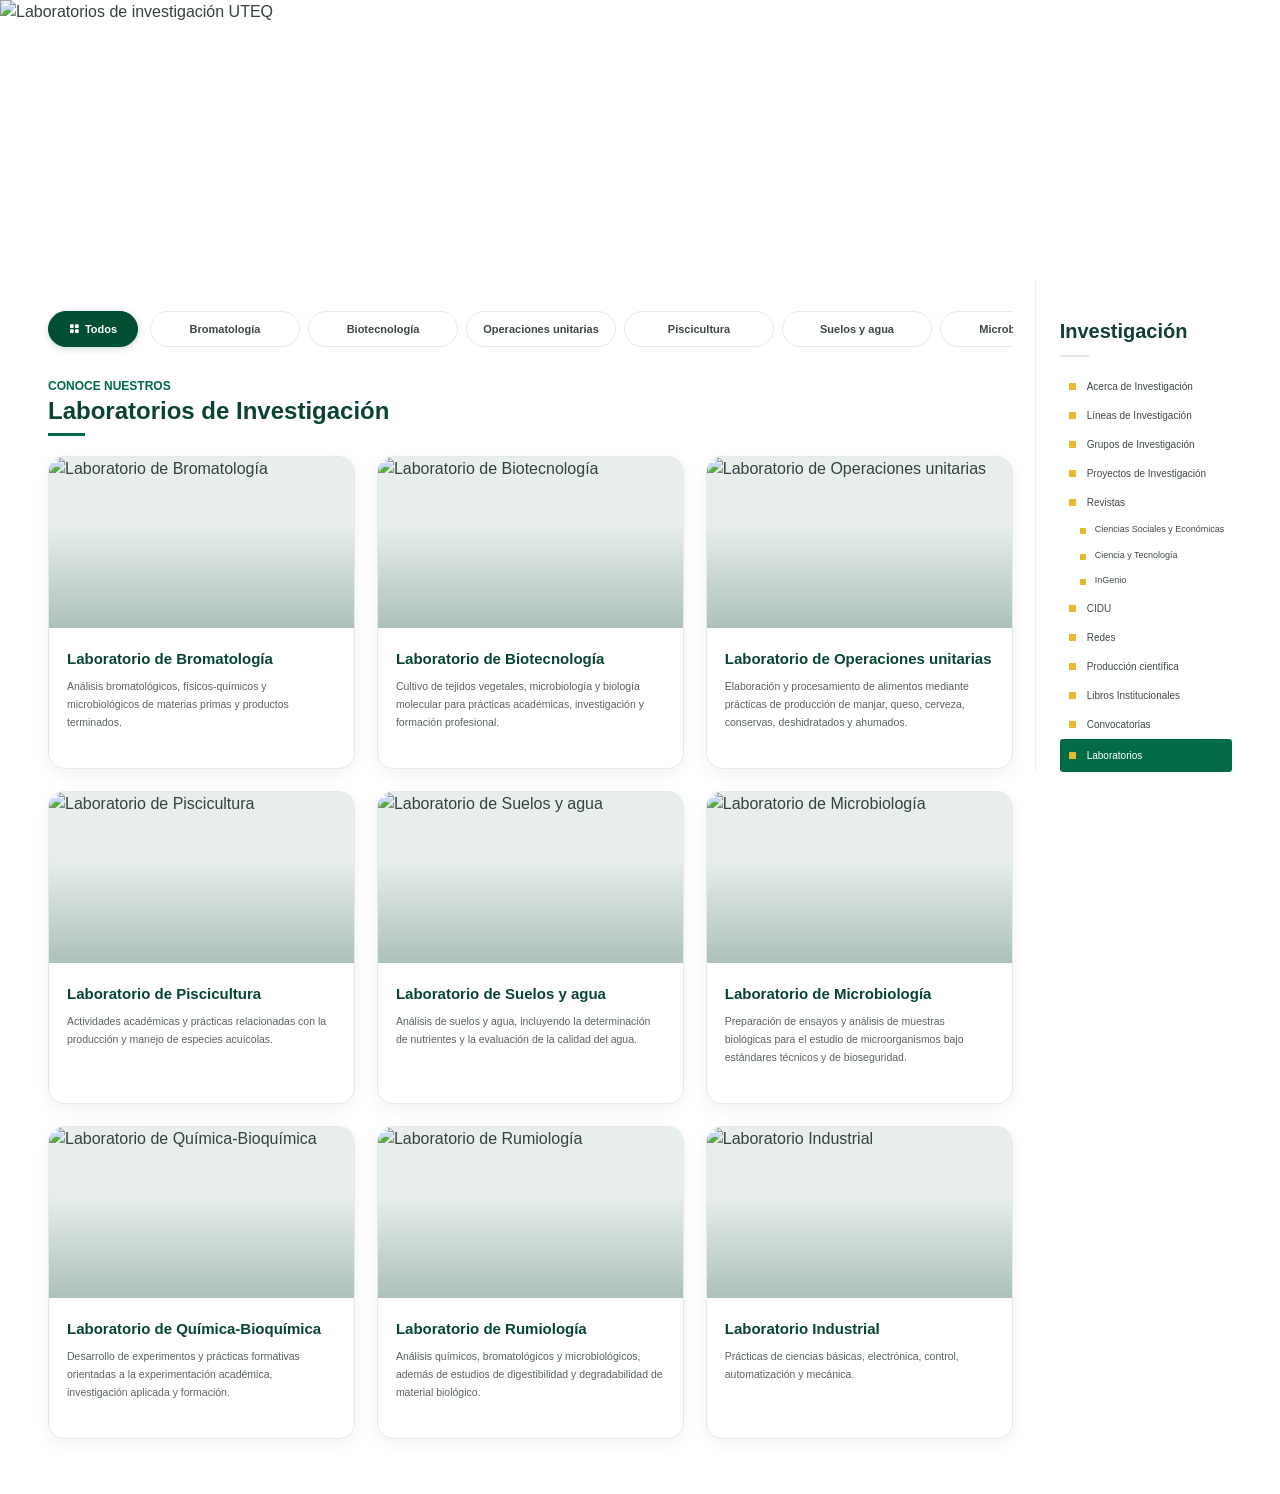
==== commit 92daf45f: "Nuevo diseño" ====
--- a/laboratorios.html
+++ b/laboratorios.html
@@ -21,13 +21,6 @@
             <div class="row g-0">
                 <section class="col-xl-10 col-lg-9 main-content">
                     <section class="labs-section">
-                        <div class="section-title-row">
-                            <div>
-                                <div class="eyebrow"> CONOCE NUESTROS</div>
-                                <h2> Laboratorios de Investigación</h2>
-                                <div class="title-underline"></div>
-                            </div>
-                        </div>
                         <div class="lab-tabs-wrapper">
                             <div class="lab-tab-fixed">
                                 <button
@@ -45,9 +38,11 @@
                                     <li class="nav-item">
                                         <button class="nav-link" data-bs-target="#bromatologia" type="button">Bromatología</button>
                                     </li>
+                                    <!--
                                     <li class="nav-item">
                                         <button class="nav-link" data-bs-target="#especies-menores" type="button">Especies menores</button>
                                     </li>
+                                    -->
                                     <li class="nav-item">
                                         <button class="nav-link" data-bs-target="#biotecnologia" type="button">Biotecnología</button>
                                     </li>
@@ -72,542 +67,513 @@
                                     <li class="nav-item">
                                         <button class="nav-link" data-bs-target="#industrial" type="button">Industrial</button>
                                     </li>
+                                    <!--
                                     <li class="nav-item">
                                         <button class="nav-link" data-bs-target="#agroalimentos" type="button">Agroalimentos</button>
                                     </li>
+                                    -->
                                 </ul>
                             </div>
                         </div>
                         <div class="tab-content" id="labTabsContent">
                             <div class="tab-pane fade show active" id="todos" role="tabpanel">
+                                <!-- Título -->
+                                <div class="section-title-row">
+                                    <div>
+                                        <div class="eyebrow"> CONOCE NUESTROS</div>
+                                        <h2>Laboratorios de Investigación</h2>
+                                        <div class="title-underline"></div>
+                                    </div>
+                                </div>
                                 <div class="all-labs-grid">
                                     <article class="lab-summary-card" data-lab="bromatologia">
                                         <div class="summary-image">
-                                            <img src="https://uteq.edu.ec/assets/images/banners/img-uteq-banner-0000230.jpg" alt="Laboratorio de Bromatología">
-                                            <div class="summary-icon">
-                                                <i class="bi bi-eyedropper"></i>
-                                            </div>
-                                        </div>
-                                        <div class="summary-body">
-                                            <span> ALIMENTOS</span>
-                                            <h3> Laboratorio de Bromatología</h3>
-                                            <p> Análisis bromatológicos, físicos-químicos y microbiológicos de materias primas y productos terminados.</p>
-                                            <button class="go-lab">
-                                                Ver laboratorio
-                                                <i class="bi bi-arrow-right"></i>
+                                            <img class="summary-slide active" src="https://www.uteq.edu.ec/assets/images/research/laboratories/img-uteq-lab-bromatologia-0000001.jpg" alt="Laboratorio de Bromatología">
+                                            <img class="summary-slide" src="https://www.uteq.edu.ec/assets/images/research/laboratories/img-uteq-lab-bromatologia-0000002.jpg" alt="Laboratorio de Bromatología">
+                                            <img class="summary-slide" src="https://www.uteq.edu.ec/assets/images/research/laboratories/img-uteq-lab-bromatologia-0000003.jpg" alt="Laboratorio de Bromatología">
+                                            <img class="summary-slide" src="https://www.uteq.edu.ec/assets/images/research/laboratories/img-uteq-lab-bromatologia-0000004.jpg" alt="Laboratorio de Bromatología">
+                                            <img class="summary-slide" src="https://www.uteq.edu.ec/assets/images/research/laboratories/img-uteq-lab-bromatologia-0000005.jpg" alt="Laboratorio de Bromatología">
+                                            <img class="summary-slide" src="https://www.uteq.edu.ec/assets/images/research/laboratories/img-uteq-lab-bromatologia-0000006.jpg" alt="Laboratorio de Bromatología">
+                                            <img class="summary-slide" src="https://www.uteq.edu.ec/assets/images/research/laboratories/img-uteq-lab-bromatologia-0000007.jpg" alt="Laboratorio de Bromatología">
+                                            <img class="summary-slide" src="https://www.uteq.edu.ec/assets/images/research/laboratories/img-uteq-lab-bromatologia-0000008.jpg" alt="Laboratorio de Bromatología">
+                                            <img class="summary-slide" src="https://www.uteq.edu.ec/assets/images/research/laboratories/img-uteq-lab-bromatologia-0000009.jpg" alt="Laboratorio de Bromatología">
+                                        </div>
+                                        <div class="summary-body">
+                                            <!-- <span>ALIMENTOS</span> -->
+                                            <h3>Laboratorio de Bromatología</h3>
+                                            <p>Análisis bromatológicos, físicos-químicos y microbiológicos de materias primas y productos terminados.</p>
+                                        </div>
+                                    </article>
+                                    <!--
+                                    <article class="lab-summary-card" data-lab="especies-menores">
+                                        <div class="summary-image">
+                                            <img class="summary-slide active" src="https://uteq.edu.ec/assets/images/banners/img-uteq-banner-0000230.jpg" alt="Laboratorio de Especies menores">
+                                        </div>
+                                        <div class="summary-body">
+                                            <span>PRODUCCIÓN ANIMAL</span>
+                                            <h3>Laboratorio de Especies menores</h3>
+                                            <p>Actividades académicas y prácticas relacionadas con el manejo y producción de especies menores.</p>
+                                        </div>
+                                    </article>
+                                    -->
+                                    <article class="lab-summary-card" data-lab="biotecnologia">
+                                        <div class="summary-image">
+                                            <img class="summary-slide active" src="https://www.uteq.edu.ec/assets/images/research/laboratories/img-uteq-lab-0000013.jpg" alt="Laboratorio de Biotecnología">
+                                            <img class="summary-slide" src="https://www.uteq.edu.ec/assets/images/research/laboratories/img-uteq-lab-0000015.jpg" alt="Laboratorio de Biotecnología">
+                                            <img class="summary-slide" src="https://www.uteq.edu.ec/assets/images/research/laboratories/img-uteq-lab-0000016.jpg" alt="Laboratorio de Biotecnología">
+                                            <img class="summary-slide" src="https://www.uteq.edu.ec/assets/images/research/laboratories/img-uteq-lab-0000017.jpg" alt="Laboratorio de Biotecnología">
+                                        </div>
+                                        <div class="summary-body">
+                                            <!-- <span>BIOTECNOLOGÍA</span> -->
+                                            <h3>Laboratorio de Biotecnología</h3>
+                                            <p>Cultivo de tejidos vegetales, microbiología y biología molecular para prácticas académicas, investigación y formación profesional.</p>
+                                        </div>
+                                    </article>
+                                    <article class="lab-summary-card" data-lab="operaciones">
+                                        <div class="summary-image">
+                                            <img class="summary-slide active" src="https://www.uteq.edu.ec/assets/images/research/laboratories/img-uteq-lab-0000019.jpg" alt="Laboratorio de Operaciones unitarias">
+                                            <img class="summary-slide" src="https://www.uteq.edu.ec/assets/images/research/laboratories/img-uteq-lab-0000020.jpg" alt="Laboratorio de Operaciones unitarias">
+                                            <img class="summary-slide" src="https://www.uteq.edu.ec/assets/images/research/laboratories/img-uteq-lab-0000021.jpg" alt="Laboratorio de Operaciones unitarias">
+                                            <img class="summary-slide" src="https://www.uteq.edu.ec/assets/images/research/laboratories/img-uteq-lab-0000022.jpg" alt="Laboratorio de Operaciones unitarias">
+                                            <img class="summary-slide" src="https://www.uteq.edu.ec/assets/images/research/laboratories/img-uteq-lab-0000023.jpg" alt="Laboratorio de Operaciones unitarias">
+                                            <img class="summary-slide" src="https://www.uteq.edu.ec/assets/images/research/laboratories/img-uteq-lab-0000024.jpg" alt="Laboratorio de Operaciones unitarias">
+                                        </div>
+                                        <div class="summary-body">
+                                            <!-- <span>PROCESOS</span> -->
+                                            <h3>Laboratorio de Operaciones unitarias</h3>
+                                            <p>Elaboración y procesamiento de alimentos mediante prácticas de producción de manjar, queso, cerveza, conservas, deshidratados y ahumados.</p>
+                                        </div>
+                                    </article>
+                                    <article class="lab-summary-card" data-lab="piscicultura">
+                                        <div class="summary-image">
+                                            <img class="summary-slide active" src="https://www.uteq.edu.ec/assets/images/research/laboratories/img-uteq-lab-0000025.jpg" alt="Laboratorio de Piscicultura">
+                                            <img class="summary-slide" src="https://www.uteq.edu.ec/assets/images/research/laboratories/img-uteq-lab-0000026.jpg" alt="Laboratorio de Piscicultura">
+                                            <img class="summary-slide" src="https://www.uteq.edu.ec/assets/images/research/laboratories/img-uteq-lab-0000027.jpg" alt="Laboratorio de Piscicultura">
+                                            <img class="summary-slide" src="https://www.uteq.edu.ec/assets/images/research/laboratories/img-uteq-lab-0000028.jpg" alt="Laboratorio de Piscicultura">
+                                            <img class="summary-slide" src="https://www.uteq.edu.ec/assets/images/research/laboratories/img-uteq-lab-0000029.jpg" alt="Laboratorio de Piscicultura">
+                                            <img class="summary-slide" src="https://www.uteq.edu.ec/assets/images/research/laboratories/img-uteq-lab-0000030.jpg" alt="Laboratorio de Piscicultura">
+                                        </div>
+                                        <div class="summary-body">
+                                            <!-- <span>ACUICULTURA</span> -->
+                                            <h3>Laboratorio de Piscicultura</h3>
+                                            <p>Actividades académicas y prácticas relacionadas con la producción y manejo de especies acuícolas.</p>
+                                        </div>
+                                    </article>
+                                    <article class="lab-summary-card" data-lab="suelos">
+                                        <div class="summary-image">
+                                            <img class="summary-slide active" src="https://www.uteq.edu.ec/assets/images/research/laboratories/img-uteq-lab-suelo-agua-0000001.jpg" alt="Laboratorio de Suelos y agua">
+                                            <img class="summary-slide" src="https://www.uteq.edu.ec/assets/images/research/laboratories/img-uteq-lab-suelo-agua-0000002.jpg" alt="Laboratorio de Suelos y agua">
+                                            <img class="summary-slide" src="https://www.uteq.edu.ec/assets/images/research/laboratories/img-uteq-lab-suelo-agua-0000003.jpg" alt="Laboratorio de Suelos y agua">
+                                            <img class="summary-slide" src="https://www.uteq.edu.ec/assets/images/research/laboratories/img-uteq-lab-suelo-agua-0000004.jpg" alt="Laboratorio de Suelos y agua">
+                                            <img class="summary-slide" src="https://www.uteq.edu.ec/assets/images/research/laboratories/img-uteq-lab-suelo-agua-0000005.jpg" alt="Laboratorio de Suelos y agua">
+                                        </div>
+                                        <div class="summary-body">
+                                            <!-- <span>AMBIENTE</span> -->
+                                            <h3>Laboratorio de Suelos y agua</h3>
+                                            <p>Análisis de suelos y agua, incluyendo la determinación de nutrientes y la evaluación de la calidad del agua.</p>
+                                        </div>
+                                    </article>
+                                    <article class="lab-summary-card" data-lab="microbiologia">
+                                        <div class="summary-image">
+                                            <img class="summary-slide active" src="https://www.uteq.edu.ec/assets/images/research/laboratories/img-uteq-lab-microbiologia-0000001.jpg" alt="Laboratorio de Microbiología">
+                                            <img class="summary-slide" src="https://www.uteq.edu.ec/assets/images/research/laboratories/img-uteq-lab-microbiologia-0000002.jpg" alt="Laboratorio de Microbiología">
+                                            <img class="summary-slide" src="https://www.uteq.edu.ec/assets/images/research/laboratories/img-uteq-lab-microbiologia-0000003.jpg" alt="Laboratorio de Microbiología">
+                                            <img class="summary-slide" src="https://www.uteq.edu.ec/assets/images/research/laboratories/img-uteq-lab-microbiologia-0000004.jpg" alt="Laboratorio de Microbiología">
+                                            <img class="summary-slide" src="https://www.uteq.edu.ec/assets/images/research/laboratories/img-uteq-lab-microbiologia-0000005.jpg" alt="Laboratorio de Microbiología">
+                                            <img class="summary-slide" src="https://www.uteq.edu.ec/assets/images/research/laboratories/img-uteq-lab-microbiologia-0000006.jpg" alt="Laboratorio de Microbiología">
+                                        </div>
+                                        <div class="summary-body">
+                                            <!-- <span>MICROBIOLOGÍA</span> -->
+                                            <h3>Laboratorio de Microbiología</h3>
+                                            <p>Preparación de ensayos y análisis de muestras biológicas para el estudio de microorganismos bajo estándares técnicos y de bioseguridad.</p>
+                                        </div>
+                                    </article>
+                                    <article class="lab-summary-card" data-lab="quimica">
+                                        <div class="summary-image">
+                                            <img class="summary-slide active" src="https://www.uteq.edu.ec/assets/images/research/laboratories/img-uteq-lab-quimica-bioquimica-0000001.jpg" alt="Laboratorio de Química-Bioquímica">
+                                            <img class="summary-slide" src="https://www.uteq.edu.ec/assets/images/research/laboratories/img-uteq-lab-quimica-bioquimica-0000002.jpg" alt="Laboratorio de Química-Bioquímica">
+                                            <img class="summary-slide" src="https://www.uteq.edu.ec/assets/images/research/laboratories/img-uteq-lab-quimica-bioquimica-0000003.jpg" alt="Laboratorio de Química-Bioquímica">
+                                            <img class="summary-slide" src="https://www.uteq.edu.ec/assets/images/research/laboratories/img-uteq-lab-quimica-bioquimica-0000004.jpg" alt="Laboratorio de Química-Bioquímica">
+                                            <img class="summary-slide" src="https://www.uteq.edu.ec/assets/images/research/laboratories/img-uteq-lab-quimica-bioquimica-0000005.jpg" alt="Laboratorio de Química-Bioquímica">
+                                            <img class="summary-slide" src="https://www.uteq.edu.ec/assets/images/research/laboratories/img-uteq-lab-quimica-bioquimica-0000006.jpg" alt="Laboratorio de Química-Bioquímica">
+                                            <img class="summary-slide" src="https://www.uteq.edu.ec/assets/images/research/laboratories/img-uteq-lab-quimica-bioquimica-0000007.jpg" alt="Laboratorio de Química-Bioquímica">
+                                        </div>
+                                        <div class="summary-body">
+                                            <!-- <span>CIENCIAS</span> -->
+                                            <h3>Laboratorio de Química-Bioquímica</h3>
+                                            <p>Desarrollo de experimentos y prácticas formativas orientadas a la experimentación académica, investigación aplicada y formación.</p>
+                                        </div>
+                                    </article>
+                                    <article class="lab-summary-card" data-lab="rumiologia">
+                                        <div class="summary-image">
+                                            <img class="summary-slide active" src="https://www.uteq.edu.ec/assets/images/research/laboratories/img-uteq-lab-rumiologia-0000001.jpg" alt="Laboratorio de Rumiología">
+                                            <img class="summary-slide" src="https://www.uteq.edu.ec/assets/images/research/laboratories/img-uteq-lab-rumiologia-0000002.jpg" alt="Laboratorio de Rumiología">
+                                            <img class="summary-slide" src="https://www.uteq.edu.ec/assets/images/research/laboratories/img-uteq-lab-rumiologia-0000003.jpg" alt="Laboratorio de Rumiología">
+                                            <img class="summary-slide" src="https://www.uteq.edu.ec/assets/images/research/laboratories/img-uteq-lab-rumiologia-0000004.jpg" alt="Laboratorio de Rumiología">
+                                            <img class="summary-slide" src="https://www.uteq.edu.ec/assets/images/research/laboratories/img-uteq-lab-rumiologia-0000005.jpg" alt="Laboratorio de Rumiología">
+                                            <img class="summary-slide" src="https://www.uteq.edu.ec/assets/images/research/laboratories/img-uteq-lab-rumiologia-0000006.jpg" alt="Laboratorio de Rumiología">
+                                        </div>
+                                        <div class="summary-body">
+                                            <!-- <span>PRODUCCIÓN ANIMAL</span> -->
+                                            <h3>Laboratorio de Rumiología</h3>
+                                            <p>Análisis químicos, bromatológicos y microbiológicos, además de estudios de digestibilidad y degradabilidad de material biológico.</p>
+                                        </div>
+                                    </article>
+                                    <article class="lab-summary-card" data-lab="industrial">
+                                        <div class="summary-image">
+                                            <img class="summary-slide active" src="https://www.uteq.edu.ec/assets/images/research/laboratories/img-uteq-lab-0000055.jpg" alt="Laboratorio Industrial">
+                                            <img class="summary-slide" src="https://www.uteq.edu.ec/assets/images/research/laboratories/img-uteq-lab-0000056.jpg" alt="Laboratorio Industrial">
+                                            <img class="summary-slide" src="https://www.uteq.edu.ec/assets/images/research/laboratories/img-uteq-lab-0000057.jpg" alt="Laboratorio Industrial">
+                                            <img class="summary-slide" src="https://www.uteq.edu.ec/assets/images/research/laboratories/img-uteq-lab-0000058.jpg" alt="Laboratorio Industrial">
+                                            <img class="summary-slide" src="https://www.uteq.edu.ec/assets/images/research/laboratories/img-uteq-lab-0000059.jpg" alt="Laboratorio Industrial">
+                                            <img class="summary-slide" src="https://www.uteq.edu.ec/assets/images/research/laboratories/img-uteq-lab-0000060.jpg" alt="Laboratorio Industrial">
+                                        </div>
+                                        <div class="summary-body">
+                                            <!-- <span>INDUSTRIAL</span> -->
+                                            <h3>Laboratorio Industrial</h3>
+                                            <p>Prácticas de ciencias básicas, electrónica, control, automatización y mecánica.</p>
+                                        </div>
+                                    </article>
+                                    <!--
+                                    <article class="lab-summary-card" data-lab="agroalimentos">
+                                        <div class="summary-image">
+                                            <img class="summary-slide active" src="https://uteq.edu.ec/assets/images/banners/img-uteq-banner-0000230.jpg" alt="Laboratorio de Agroalimentos">
+                                        </div>
+                                        <div class="summary-body">
+                                            <span>AGROALIMENTOS</span>
+                                            <h3>Laboratorio de Agroalimentos</h3>
+                                            <p>Elaboración y procesamiento de productos cárnicos, lácteos, vegetales y derivados del cacao.</p>
+                                        </div>
+                                    </article>
+                                    -->
+                                </div>
+                            </div>
+                            <div class="tab-pane fade" id="bromatologia" role="tabpanel">
+                                <article class="lab-detail-modern">
+                                    <!-- Título -->
+                                    <div class="section-title-row">
+                                        <div>
+                                            <h2>Laboratorio de Bromatología</h2>
+                                            <div class="title-underline"></div>
+                                        </div>
+                                    </div>
+                                    <!-- Imagen principal -->
+                                    <div class="lab-detail-cover">
+                                        <img src="https://www.uteq.edu.ec/assets/images/research/laboratories/img-uteq-lab-bromatologia-0000001.jpg" alt="Laboratorio de Bromatología">
+                                        <div class="lab-cover-info">
+                                            <div class="lab-cover-info-item">
+                                                <i class="bi bi-rulers"></i>
+                                                <div>
+                                                    <span>Área</span>
+                                                    <strong>120 m²</strong>
+                                                </div>
+                                            </div>
+                                            <div class="lab-cover-info-item">
+                                                <i class="bi bi-people"></i>
+                                                <div>
+                                                    <span>Capacidad</span>
+                                                    <strong>30 estudiantes</strong>
+                                                </div>
+                                            </div>
+                                            <div class="lab-cover-info-item">
+                                                <i class="bi bi-geo-alt"></i>
+                                                <div>
+                                                    <span>Ubicación</span>
+                                                    <strong>Campus Matriz</strong>
+                                                </div>
+                                            </div>
+                                        </div>
+                                    </div>
+                                    <!-- Descripción + información -->
+                                    <div class="lab-detail-intro">
+                                        <div class="lab-detail-description">
+                                            <p>
+                                                El laboratorio es utilizado por estudiantes de las carreras de Agronomía, Zootecnia, Agropecuaria, Alimentos y Agroindustria.
+                                            </p>
+                                            <p>
+                                                Se realizan análisis bromatológicos, análisis físicos-químicos y análisis microbiológicos, aplicados a la materia prima de origen animal, vegetal y productos terminados.
+                                            </p>
+                                        </div>
+                                        <aside class="lab-info-card">
+                                            <div class="lab-info-title">
+                                                <i class="bi bi-info-circle"></i>
+                                                Información del laboratorio
+                                            </div>
+                                            <div class="lab-info-row">
+                                                <strong>Carreras:</strong>
+                                                <span>
+                                                    Agronomía, Zootecnia, Agropecuaria, Alimentos y Agroindustria
+                                                </span>
+                                            </div>
+                                            <div class="lab-info-row">
+                                                <strong>Horario:</strong>
+                                                <span>
+                                                    08:00 a 13:00 y 15:00 a 18:00
+                                                </span>
+                                            </div>
+                                        </aside>
+                                    </div>
+                                    <!-- Equipamiento -->
+                                    <section class="lab-detail-section">
+                                        <div class="lab-section-heading">
+                                            <h3>
+                                                Equipamiento
+                                            </h3>
+                                        </div>
+                                        <div class="lab-equipment-grid">
+                                            <article class="lab-equipment-card">
+                                                <div class="lab-equipment-icon">
+                                                    <i class="bi bi-cpu"></i>
+                                                </div>
+                                                <h4>Digestor para proteína</h4>
+                                            </article>
+                                            <article class="lab-equipment-card">
+                                                <div class="lab-equipment-icon">
+                                                    <i class="bi bi-droplet"></i>
+                                                </div>
+                                                <h4>Destilador para proteína Kjeldahl</h4>
+                                            </article>
+                                            <article class="lab-equipment-card">
+                                                <div class="lab-equipment-icon">
+                                                    <i class="bi bi-thermometer-half"></i>
+                                                </div>
+                                                <h4>Estufas</h4>
+                                            </article>
+                                            <article class="lab-equipment-card">
+                                                <div class="lab-equipment-icon">
+                                                    <i class="bi bi-speedometer2"></i>
+                                                </div>
+                                                <h4>Balanza analítica</h4>
+                                            </article>
+                                            <article class="lab-equipment-card">
+                                                <div class="lab-equipment-icon">
+                                                    <i class="bi bi-moisture"></i>
+                                                </div>
+                                                <h4>Extractor de grasa</h4>
+                                            </article>
+                                            <article class="lab-equipment-card">
+                                                <div class="lab-equipment-icon">
+                                                    <i class="bi bi-diagram-3"></i>
+                                                </div>
+                                                <h4>Extractor de fibra</h4>
+                                            </article>
+                                        </div>
+                                        <!-- Equipamiento restante -->
+                                        <div class="lab-equipment-more" data-equipment-more>
+                                            <ul>
+                                                <li>Calorímetro</li>
+                                                <li>Viscosímetro Brookfield</li>
+                                                <li>Microlisa</li>
+                                                <li>Autoclave</li>
+                                                <li>Incubadora</li>
+                                            </ul>
+                                        </div>
+                                    </section>
+                                    <!-- Análisis / servicios -->
+                                    <section class="lab-detail-section">
+                                        <div class="lab-services-layout">
+                                            <div class="lab-services-content">
+                                                <h3>
+                                                    Actividades que se realizan
+                                                </h3>
+                                                <ul class="lab-services-list">
+                                                    <li>
+                                                        <i class="bi bi-check-circle-fill"></i>
+                                                        <span>Análisis bromatológicos</span>
+                                                    </li>
+                                                    <li>
+                                                        <i class="bi bi-check-circle-fill"></i>
+                                                        <span>Análisis físicos-químicos</span>
+                                                    </li>
+                                                    <li>
+                                                        <i class="bi bi-check-circle-fill"></i>
+                                                        <span>Análisis microbiológicos</span>
+                                                    </li>
+                                                    <li>
+                                                        <i class="bi bi-check-circle-fill"></i>
+                                                        <span>Análisis de materias primas de origen animal</span>
+                                                    </li>
+                                                    <li>
+                                                        <i class="bi bi-check-circle-fill"></i>
+                                                        <span>Análisis de materias primas de origen vegetal</span>
+                                                    </li>
+                                                    <li>
+                                                        <i class="bi bi-check-circle-fill"></i>
+                                                        <span>Análisis de productos terminados</span>
+                                                    </li>
+                                                </ul>
+                                            </div>
+                                            <div class="lab-services-image">
+                                                <img src="https://www.uteq.edu.ec/assets/images/research/laboratories/img-uteq-lab-bromatologia-0000002.jpg" alt="Equipamiento del Laboratorio de Bromatología">
+                                            </div>
+                                        </div>
+                                    </section>
+                                    <!-- Galería -->
+                                    <!-- Galería -->
+                                    <section class="lab-detail-section">
+                                        <div class="lab-section-heading">
+                                            <h3>Galería del laboratorio</h3>
+                                            <div class="lab-gallery-controls">
+                                                <button type="button" class="lab-gallery-prev" aria-label="Imagen anterior">
+                                                    <i class="bi bi-chevron-left"></i>
+                                                </button>
+                                                <button type="button" class="lab-gallery-next" aria-label="Imagen siguiente">
+                                                    <i class="bi bi-chevron-right"></i>
+                                                </button>
+                                            </div>
+                                        </div>
+                                        <div class="lab-gallery-carousel">
+                                            <div class="lab-gallery-track">
+                                                <button type="button" class="lab-gallery-item" data-gallery-image="https://www.uteq.edu.ec/assets/images/research/laboratories/img-uteq-lab-bromatologia-0000001.jpg">
+                                                    <img src="https://www.uteq.edu.ec/assets/images/research/laboratories/img-uteq-lab-bromatologia-0000001.jpg" alt="Laboratorio de Bromatología">
+                                                </button>
+                                                <button type="button" class="lab-gallery-item" data-gallery-image="https://www.uteq.edu.ec/assets/images/research/laboratories/img-uteq-lab-bromatologia-0000002.jpg">
+                                                    <img src="https://www.uteq.edu.ec/assets/images/research/laboratories/img-uteq-lab-bromatologia-0000002.jpg" alt="Laboratorio de Bromatología">
+                                                </button>
+                                                <button type="button" class="lab-gallery-item" data-gallery-image="https://www.uteq.edu.ec/assets/images/research/laboratories/img-uteq-lab-bromatologia-0000003.jpg">
+                                                    <img src="https://www.uteq.edu.ec/assets/images/research/laboratories/img-uteq-lab-bromatologia-0000003.jpg" alt="Laboratorio de Bromatología">
+                                                </button>
+                                                <button type="button" class="lab-gallery-item" data-gallery-image="https://www.uteq.edu.ec/assets/images/research/laboratories/img-uteq-lab-bromatologia-0000004.jpg">
+                                                    <img src="https://www.uteq.edu.ec/assets/images/research/laboratories/img-uteq-lab-bromatologia-0000004.jpg" alt="Laboratorio de Bromatología">
+                                                </button>
+                                                <button type="button" class="lab-gallery-item" data-gallery-image="https://www.uteq.edu.ec/assets/images/research/laboratories/img-uteq-lab-bromatologia-0000005.jpg">
+                                                    <img src="https://www.uteq.edu.ec/assets/images/research/laboratories/img-uteq-lab-bromatologia-0000005.jpg" alt="Laboratorio de Bromatología">
+                                                </button>
+                                                <button type="button" class="lab-gallery-item" data-gallery-image="https://www.uteq.edu.ec/assets/images/research/laboratories/img-uteq-lab-bromatologia-0000006.jpg">
+                                                    <img src="https://www.uteq.edu.ec/assets/images/research/laboratories/img-uteq-lab-bromatologia-0000006.jpg" alt="Laboratorio de Bromatología">
+                                                </button>
+                                                <button type="button" class="lab-gallery-item" data-gallery-image="https://www.uteq.edu.ec/assets/images/research/laboratories/img-uteq-lab-bromatologia-0000007.jpg">
+                                                    <img src="https://www.uteq.edu.ec/assets/images/research/laboratories/img-uteq-lab-bromatologia-0000007.jpg" alt="Laboratorio de Bromatología">
+                                                </button>
+                                                <button type="button" class="lab-gallery-item" data-gallery-image="https://www.uteq.edu.ec/assets/images/research/laboratories/img-uteq-lab-bromatologia-0000008.jpg">
+                                                    <img src="https://www.uteq.edu.ec/assets/images/research/laboratories/img-uteq-lab-bromatologia-0000008.jpg" alt="Laboratorio de Bromatología">
+                                                </button>
+                                                <button type="button" class="lab-gallery-item" data-gallery-image="https://www.uteq.edu.ec/assets/images/research/laboratories/img-uteq-lab-bromatologia-0000009.jpg">
+                                                    <img src="https://www.uteq.edu.ec/assets/images/research/laboratories/img-uteq-lab-bromatologia-0000009.jpg" alt="Laboratorio de Bromatología">
+                                                </button>
+                                            </div>
+                                        </div>
+                                    </section>
+                                    <!-- Visor de imágenes -->
+                                    <div class="lab-lightbox" id="labLightbox">
+                                        <div class="lab-lightbox-content">
+                                            <button type="button" class="lab-lightbox-close" aria-label="Cerrar">
+                                                <i class="bi bi-x-lg"></i>
                                             </button>
-                                        </div>
-                                    </article>
-                                    <article class="lab-summary-card" data-lab="especies-menores">
-                                        <div class="summary-image">
-                                            <img src="https://uteq.edu.ec/assets/images/banners/img-uteq-banner-0000230.jpg" alt="Laboratorio de Especies menores">
-                                            <div class="summary-icon">
-                                                <i class="bi bi-heart-pulse"></i>
-                                            </div>
-                                        </div>
-                                        <div class="summary-body">
-                                            <span> PRODUCCIÓN ANIMAL</span>
-                                            <h3> Laboratorio de Especies menores</h3>
-                                            <p> Espacio de apoyo para actividades académicas y prácticas relacionadas con especies menores.</p>
-                                            <button class="go-lab">
-                                                Ver laboratorio
-                                                <i class="bi bi-arrow-right"></i>
+                                            <button type="button" class="lab-lightbox-prev" aria-label="Imagen anterior">
+                                                <i class="bi bi-chevron-left"></i>
                                             </button>
-                                        </div>
-                                    </article>
-                                    <article class="lab-summary-card" data-lab="biotecnologia">
-                                        <div class="summary-image">
-                                            <img src="https://uteq.edu.ec/assets/images/banners/img-uteq-banner-0000230.jpg" alt="Laboratorio de Biotecnología">
-                                            <div class="summary-icon">
-                                                <i class="bi bi-leaf"></i>
-                                            </div>
-                                        </div>
-                                        <div class="summary-body">
-                                            <span> BIOTECNOLOGÍA</span>
-                                            <h3> Laboratorio de Biotecnología</h3>
-                                            <p> Cultivos de tejidos vegetales, microbiología y biología molecular para docencia e investigación.</p>
-                                            <button class="go-lab">
-                                                Ver laboratorio
-                                                <i class="bi bi-arrow-right"></i>
+                                            <img class="lab-lightbox-image" src="" alt="Imagen del laboratorio">
+                                            <button type="button" class="lab-lightbox-next" aria-label="Imagen siguiente">
+                                                <i class="bi bi-chevron-right"></i>
                                             </button>
-                                        </div>
-                                    </article>
-                                    <article class="lab-summary-card" data-lab="operaciones">
-                                        <div class="summary-image">
-                                            <img src="https://uteq.edu.ec/assets/images/banners/img-uteq-banner-0000230.jpg" alt="Laboratorio de operaciones unitarias">
-                                            <div class="summary-icon">
-                                                <i class="bi bi-gear-wide-connected"></i>
-                                            </div>
-                                        </div>
-                                        <div class="summary-body">
-                                            <span> PROCESOS</span>
-                                            <h3> Laboratorio de operaciones unitarias</h3>
-                                            <p> Prácticas de elaboración y procesamiento de alimentos mediante diferentes operaciones unitarias.</p>
-                                            <button class="go-lab">
-                                                Ver laboratorio
-                                                <i class="bi bi-arrow-right"></i>
-                                            </button>
-                                        </div>
-                                    </article>
-                                    <article class="lab-summary-card" data-lab="piscicultura">
-                                        <div class="summary-image">
-                                            <img src="https://uteq.edu.ec/assets/images/banners/img-uteq-banner-0000230.jpg" alt="Laboratorio de Piscicultura">
-                                            <div class="summary-icon">
-                                                <i class="bi bi-water"></i>
-                                            </div>
-                                        </div>
-                                        <div class="summary-body">
-                                            <span> ACUICULTURA</span>
-                                            <h3> Laboratorio de Piscicultura</h3>
-                                            <p> Espacio destinado a actividades académicas y prácticas relacionadas con la piscicultura.</p>
-                                            <button class="go-lab">
-                                                Ver laboratorio
-                                                <i class="bi bi-arrow-right"></i>
-                                            </button>
-                                        </div>
-                                    </article>
-                                    <article class="lab-summary-card" data-lab="suelos">
-                                        <div class="summary-image">
-                                            <img src="https://uteq.edu.ec/assets/images/banners/img-uteq-banner-0000230.jpg" alt="Laboratorio de Suelos y agua">
-                                            <div class="summary-icon">
-                                                <i class="bi bi-droplet-half"></i>
-                                            </div>
-                                        </div>
-                                        <div class="summary-body">
-                                            <span> AMBIENTE</span>
-                                            <h3> Laboratorio de Suelos y agua</h3>
-                                            <p> Análisis de suelos y agua, incluyendo determinación nutricional y evaluación de calidad.</p>
-                                            <button class="go-lab">
-                                                Ver laboratorio
-                                                <i class="bi bi-arrow-right"></i>
-                                            </button>
-                                        </div>
-                                    </article>
-                                    <article class="lab-summary-card" data-lab="microbiologia">
-                                        <div class="summary-image">
-                                            <img src="https://uteq.edu.ec/assets/images/banners/img-uteq-banner-0000230.jpg" alt="Laboratorio de Microbiología">
-                                            <div class="summary-icon">
-                                                <i class="bi bi-microscope"></i>
-                                            </div>
-                                        </div>
-                                        <div class="summary-body">
-                                            <span> MICROBIOLOGÍA</span>
-                                            <h3> Laboratorio de Microbiología</h3>
-                                            <p> Preparación de ensayos y análisis de microorganismos bajo estándares técnicos y de bioseguridad.</p>
-                                            <button class="go-lab">
-                                                Ver laboratorio
-                                                <i class="bi bi-arrow-right"></i>
-                                            </button>
-                                        </div>
-                                    </article>
-                                    <article class="lab-summary-card" data-lab="quimica">
-                                        <div class="summary-image">
-                                            <img src="https://uteq.edu.ec/assets/images/banners/img-uteq-banner-0000230.jpg" alt="Laboratorio de Química-Bioquímica">
-                                            <div class="summary-icon">
-                                                <i class="bi bi-beaker"></i>
-                                            </div>
-                                        </div>
-                                        <div class="summary-body">
-                                            <span> CIENCIAS</span>
-                                            <h3> Laboratorio de Química-Bioquímica</h3>
-                                            <p> Unidad de soporte para experimentos, prácticas formativas y proyectos de investigación.</p>
-                                            <button class="go-lab">
-                                                Ver laboratorio
-                                                <i class="bi bi-arrow-right"></i>
-                                            </button>
-                                        </div>
-                                    </article>
-                                    <article class="lab-summary-card" data-lab="rumiologia">
-                                        <div class="summary-image">
-                                            <img src="https://uteq.edu.ec/assets/images/banners/img-uteq-banner-0000230.jpg" alt="Laboratorio de Rumiología">
-                                            <div class="summary-icon">
-                                                <i class="bi bi-bar-chart-line"></i>
-                                            </div>
-                                        </div>
-                                        <div class="summary-body">
-                                            <span> PRODUCCIÓN ANIMAL</span>
-                                            <h3> Laboratorio de Rumiología</h3>
-                                            <p> Análisis químicos, bromatológicos, digestibilidad, degradabilidad y análisis microbiológicos.</p>
-                                            <button class="go-lab">
-                                                Ver laboratorio
-                                                <i class="bi bi-arrow-right"></i>
-                                            </button>
-                                        </div>
-                                    </article>
-                                    <article class="lab-summary-card" data-lab="industrial">
-                                        <div class="summary-image">
-                                            <img src="https://uteq.edu.ec/assets/images/banners/img-uteq-banner-0000230.jpg" alt="Laboratorio Industrial">
-                                            <div class="summary-icon">
-                                                <i class="bi bi-cpu"></i>
-                                            </div>
-                                        </div>
-                                        <div class="summary-body">
-                                            <span> INDUSTRIAL</span>
-                                            <h3> Laboratorio Industrial</h3>
-                                            <p> Áreas de ciencias básicas, electrónica, control, automatización y mecánica.</p>
-                                            <button class="go-lab">
-                                                Ver laboratorio
-                                                <i class="bi bi-arrow-right"></i>
-                                            </button>
-                                        </div>
-                                    </article>
-                                    <article class="lab-summary-card" data-lab="agroalimentos">
-                                        <div class="summary-image">
-                                            <img src="https://uteq.edu.ec/assets/images/banners/img-uteq-banner-0000230.jpg" alt="Laboratorio de Agroalimentos">
-                                            <div class="summary-icon">
-                                                <i class="bi bi-cup-hot"></i>
-                                            </div>
-                                        </div>
-                                        <div class="summary-body">
-                                            <span> AGROALIMENTOS</span>
-                                            <h3> Laboratorio de Agroalimentos</h3>
-                                            <p> Áreas de productos cárnicos, lácteos, recursos vegetales y chocolatería y cacao.</p>
-                                            <button class="go-lab">
-                                                Ver laboratorio
-                                                <i class="bi bi-arrow-right"></i>
-                                            </button>
-                                        </div>
-                                    </article>
-                                </div>
-                            </div>
-                            <div class="tab-pane fade" id="bromatologia" role="tabpanel">
-                                <div class="lab-detail">
-                                    <div class="detail-banner">
-                                        <img src="https://uteq.edu.ec/assets/images/banners/img-uteq-banner-0000230.jpg" alt="Laboratorio de Bromatología">
-                                    </div>
-                                    <div class="detail-content">
-                                        <div class="detail-heading">
-                                            <span class="detail-icon">
-                                                <i class="bi bi-eyedropper"></i>
-                                            </span>
-                                            <div>
-                                                <span class="detail-label"> ALIMENTOS</span>
-                                                <h2> Laboratorio de Bromatología</h2>
-                                            </div>
-                                        </div>
-                                        <p> El laboratorio es utilizado por estudiantes de las carreras de Agronomía, Zootecnia, Agropecuaria, Alimentos y Agroindustria.</p>
-                                        <p> Se realizan análisis bromatológicos, análisis físicos-químicos y análisis microbiológicos, aplicados a la materia prima de origen animal, vegetal y productos terminados.</p>
-                                        <h3> Principales equipos</h3>
-                                        <ul class="equipment">
-                                            <li>Digestor para proteína</li>
-                                            <li>Destilador para proteína Kjeldahl</li>
-                                            <li>Estufas</li>
-                                            <li>Balanza analítica</li>
-                                            <li>Extracto de grasa</li>
-                                            <li>Extracto de fibra</li>
-                                            <li>Calorímetro</li>
-                                            <li>Viscosímetro Brookfield</li>
-                                            <li>Microlisa</li>
-                                            <li>Autoclave</li>
-                                            <li>Incubadora</li>
-                                        </ul>
-                                    </div>
-                                </div>
+                                            <div class="lab-lightbox-counter">
+                                                <span id="labLightboxCurrent">1</span>
+                                                /
+                                                <span id="labLightboxTotal">9</span>
+                                            </div>
+                                        </div>
+                                    </div>
+                                </article>
                             </div>
                             <div class="tab-pane fade" id="especies-menores" role="tabpanel">
-                                <div class="lab-detail">
-                                    <div class="detail-banner">
-                                        <img src="https://uteq.edu.ec/assets/images/banners/img-uteq-banner-0000230.jpg" alt="Laboratorio de Especies menores">
-                                    </div>
-                                    <div class="detail-content">
-                                        <div class="detail-heading">
-                                            <span class="detail-icon">
-                                                <i class="bi bi-heart-pulse"></i>
-                                            </span>
-                                            <div>
-                                                <span class="detail-label"> PRODUCCIÓN ANIMAL</span>
-                                                <h2> Laboratorio de Especies menores</h2>
-                                            </div>
-                                        </div>
-                                        <div class="empty-info"> La página oficial de Laboratorios de la UTEQ actualmente no publica una descripción adicional para este laboratorio.</div>
-                                    </div>
-                                </div>
+                                <article class="lab-detail-modern">
+                                    <!-- Título -->
+                                    <div class="section-title-row">
+                                        <div>
+                                            <h2>Laboratorio de Especies Menores</h2>
+                                            <div class="title-underline"></div>
+                                        </div>
+                                    </div>
+                                </article>
                             </div>
                             <div class="tab-pane fade" id="biotecnologia" role="tabpanel">
-                                <div class="lab-detail">
-                                    <div class="detail-banner">
-                                        <img src="https://uteq.edu.ec/assets/images/banners/img-uteq-banner-0000230.jpg" alt="Laboratorio de Biotecnología">
-                                    </div>
-                                    <div class="detail-content">
-                                        <div class="detail-heading">
-                                            <span class="detail-icon">
-                                                <i class="bi bi-leaf"></i>
-                                            </span>
-                                            <div>
-                                                <span class="detail-label"> BIOTECNOLOGÍA</span>
-                                                <h2> Laboratorio de Biotecnología</h2>
-                                            </div>
-                                        </div>
-                                        <p> El laboratorio es para el uso de todas las carreras, estudiantes que cursan los programas de maestrías de la UTEQ e investigadores internos y externos.</p>
-                                        <p> Dentro de este laboratorio se encuentra el área de Cultivos de Tejidos Vegetales, Microbiología y Biología Molecular (LAB-DICYT), ubicado en el edificio de laboratorios del campus La María.</p>
-                                        <h3> Cultivo de tejidos vegetales</h3>
-                                        <p> Se realizan prácticas y ensayos de investigación de cultivo in-vitro establecidos como semillas intactas, embriones, callos, células en suspensión, órganos y otros tejidos.</p>
-                                        <h4> Equipos</h4>
-                                        <ul class="equipment">
-                                            <li>Cabina de seguridad</li>
-                                            <li>Esterilizadora</li>
-                                            <li>Destilador</li>
-                                            <li>Sistema de osmosis</li>
-                                            <li>Luxómetro</li>
-                                            <li>GPS</li>
-                                        </ul>
-                                        <h3> Área de microbiología</h3>
-                                        <p> Se realizan trabajos con bacterias, hongos, ensayos antagonistas, extracción y multiplicación de nematodos, escoba de bruja y otros trabajos de las unidades de aprendizaje.</p>
-                                        <h4> Equipos</h4>
-                                        <ul class="equipment">
-                                            <li>Cámara de fotos</li>
-                                            <li>Refrigeradora</li>
-                                            <li>Micrómetro</li>
-                                            <li>Microscopio binocular</li>
-                                            <li>Autoclave</li>
-                                            <li>Agitador calentador</li>
-                                            <li>Cámara para microscopio</li>
-                                            <li>Entre otros</li>
-                                        </ul>
-                                        <h3> Área de biología molecular</h3>
-                                        <p> Se establecen protocolos para la elaboración de gel de agarosa y extracción de ADN. Se utiliza para unidades de aprendizaje y trabajos de investigación de las diferentes facultades.</p>
-                                        <h4> Equipos</h4>
-                                        <ul class="equipment">
-                                            <li>Refrigeradora</li>
-                                            <li>Cámara de fotos</li>
-                                            <li>Incubadora</li>
-                                            <li>Juego de pipetas</li>
-                                            <li>Congelador</li>
-                                            <li>Cámara de electroforesis</li>
-                                            <li>Vortex</li>
-                                            <li>Fuente de poder 3000 V</li>
-                                        </ul>
-                                    </div>
-                                </div>
+                                <article class="lab-detail-modern">
+                                    <!-- Título -->
+                                    <div class="section-title-row">
+                                        <div>
+                                            <h2>Laboratorio de Biotecnología</h2>
+                                            <div class="title-underline"></div>
+                                        </div>
+                                    </div>
+                                </article>
                             </div>
                             <div class="tab-pane fade" id="operaciones" role="tabpanel">
-                                <div class="lab-detail">
-                                    <div class="detail-banner">
-                                        <img src="https://uteq.edu.ec/assets/images/banners/img-uteq-banner-0000230.jpg" alt="Operaciones unitarias">
-                                    </div>
-                                    <div class="detail-content">
-                                        <div class="detail-heading">
-                                            <span class="detail-icon">
-                                                <i class="bi bi-gear-wide-connected"></i>
-                                            </span>
-                                            <div>
-                                                <span class="detail-label"> PROCESOS</span>
-                                                <h2> Laboratorio de operaciones unitarias</h2>
-                                            </div>
-                                        </div>
-                                        <p> El laboratorio es utilizado por estudiantes de las carreras de Agroindustria, Zootecnia, Alimentos, Ingeniería Mecánica e Ingeniería Industrial.</p>
-                                        <h3> Prácticas y productos</h3>
-                                        <ul class="equipment">
-                                            <li>Manjar</li>
-                                            <li>Queso</li>
-                                            <li>Cerveza</li>
-                                            <li>Conservas</li>
-                                            <li>Deshidratación de frutas y verduras</li>
-                                            <li>Ahumados de alimentos proteicos</li>
-                                        </ul>
-                                        <h3> Equipamiento</h3>
-                                        <p> Calderas, marmitas, torre de destilación, evaporadores de simple y doble efecto, intercambiadores de calor, reactor, unidad de pérdida de presión, entre otros.</p>
-                                    </div>
-                                </div>
+                                <article class="lab-detail-modern">
+                                    <!-- Título -->
+                                    <div class="section-title-row">
+                                        <div>
+                                            <h2>Laboratorio de Operaciones Unitarias</h2>
+                                            <div class="title-underline"></div>
+                                        </div>
+                                    </div>
+                                </article>
                             </div>
                             <div class="tab-pane fade" id="piscicultura" role="tabpanel">
-                                <div class="lab-detail">
-                                    <div class="detail-banner">
-                                        <img src="https://uteq.edu.ec/assets/images/banners/img-uteq-banner-0000230.jpg" alt="Piscicultura">
-                                    </div>
-                                    <div class="detail-content">
-                                        <div class="detail-heading">
-                                            <span class="detail-icon">
-                                                <i class="bi bi-water"></i>
-                                            </span>
-                                            <div>
-                                                <span class="detail-label"> ACUICULTURA</span>
-                                                <h2> Laboratorio de Piscicultura</h2>
-                                            </div>
-                                        </div>
-                                        <div class="empty-info"> La página oficial de Laboratorios de la UTEQ actualmente no publica una descripción adicional para este laboratorio.</div>
-                                    </div>
-                                </div>
+                                <article class="lab-detail-modern">
+                                    <!-- Título -->
+                                    <div class="section-title-row">
+                                        <div>
+                                            <h2>Laboratorio de Psicultura</h2>
+                                            <div class="title-underline"></div>
+                                        </div>
+                                    </div>
+                                </article>
                             </div>
                             <div class="tab-pane fade" id="suelos" role="tabpanel">
-                                <div class="lab-detail">
-                                    <div class="detail-banner">
-                                        <img src="https://uteq.edu.ec/assets/images/banners/img-uteq-banner-0000230.jpg" alt="Suelos y agua">
-                                    </div>
-                                    <div class="detail-content">
-                                        <div class="detail-heading">
-                                            <span class="detail-icon">
-                                                <i class="bi bi-droplet-half"></i>
-                                            </span>
-                                            <div>
-                                                <span class="detail-label"> AMBIENTE</span>
-                                                <h2> Laboratorio de Suelos y agua</h2>
-                                            </div>
-                                        </div>
-                                        <p> El laboratorio es utilizado por estudiantes de las carreras de Ingeniería Agropecuaria, Ingeniería Agronómica e Hidrología.</p>
-                                        <p> Se realizan análisis de suelos y agua, con actividades como la determinación de la cantidad nutricional de la muestra de suelo y la determinación de la calidad de agua.</p>
-                                        <h3> Equipos más utilizados</h3>
-                                        <ul class="equipment">
-                                            <li>Vasos de precipitación</li>
-                                            <li>Mufla</li>
-                                            <li>Estufas</li>
-                                            <li>Multiparamétrico</li>
-                                            <li>Agitadores magnéticos</li>
-                                            <li>Plato agitador/calentador</li>
-                                            <li>Cabina de incubación DBO5</li>
-                                        </ul>
-                                    </div>
-                                </div>
+                                <article class="lab-detail-modern">
+                                    <!-- Título -->
+                                    <div class="section-title-row">
+                                        <div>
+                                            <h2>Laboratorio de Suelos y Agua</h2>
+                                            <div class="title-underline"></div>
+                                        </div>
+                                    </div>
+                                </article>
                             </div>
                             <div class="tab-pane fade" id="microbiologia" role="tabpanel">
-                                <div class="lab-detail">
-                                    <div class="detail-banner">
-                                        <img src="https://uteq.edu.ec/assets/images/banners/img-uteq-banner-0000230.jpg" alt="Microbiología">
-                                    </div>
-                                    <div class="detail-content">
-                                        <div class="detail-heading">
-                                            <span class="detail-icon">
-                                                <i class="bi bi-microscope"></i>
-                                            </span>
-                                            <div>
-                                                <span class="detail-label"> MICROBIOLOGÍA</span>
-                                                <h2> Laboratorio de Microbiología</h2>
-                                            </div>
-                                        </div>
-                                        <p> Se dedica a la preparación de ensayos mediante la manipulación de muestras de origen biológico para la obtención de nuevos patrones de estudio de los microorganismos.</p>
-                                        <p> Se trabaja de acuerdo con estándares técnicos y de bioseguridad para identificar agentes y determinar susceptibilidad a determinados agentes antimicrobianos.</p>
-                                        <p> Adicionalmente se desarrollan prácticas estudiantiles encaminadas al descubrimiento de nuevas tecnologías de análisis de los microorganismos.</p>
-                                    </div>
-                                </div>
+                                <article class="lab-detail-modern">
+                                    <!-- Título -->
+                                    <div class="section-title-row">
+                                        <div>
+                                            <h2>Laboratorio de Microbiología</h2>
+                                            <div class="title-underline"></div>
+                                        </div>
+                                    </div>
+                                </article>
                             </div>
                             <div class="tab-pane fade" id="quimica" role="tabpanel">
-                                <div class="lab-detail">
-                                    <div class="detail-banner">
-                                        <img src="https://uteq.edu.ec/assets/images/banners/img-uteq-banner-0000230.jpg" alt="Química Bioquímica">
-                                    </div>
-                                    <div class="detail-content">
-                                        <div class="detail-heading">
-                                            <span class="detail-icon">
-                                                <i class="bi bi-beaker"></i>
-                                            </span>
-                                            <div>
-                                                <span class="detail-label"> CIENCIAS</span>
-                                                <h2> Laboratorio de Química-Bioquímica</h2>
-                                            </div>
-                                        </div>
-                                        <p> Es una unidad de soporte para el desarrollo de experimentos y prácticas formativas en los ámbitos académicos e investigativos de los diferentes programas de estudios que brinda la universidad.</p>
-                                        <p> Dentro de sus propósitos se tiene ofrecer espacios para el beneficio de estudiantes y docentes en las prácticas estudiantiles y proyectos de investigación.</p>
-                                        <p> Está enfocado en tres orientaciones principales: experimentación académica, investigación aplicada e investigación formativa.</p>
-                                    </div>
-                                </div>
+                                <article class="lab-detail-modern">
+                                    <!-- Título -->
+                                    <div class="section-title-row">
+                                        <div>
+                                            <h2>Laboratorio de Química-Bioquímica</h2>
+                                            <div class="title-underline"></div>
+                                        </div>
+                                    </div>
+                                </article>
                             </div>
                             <div class="tab-pane fade" id="rumiologia" role="tabpanel">
-                                <div class="lab-detail">
-                                    <div class="detail-banner">
-                                        <img src="https://uteq.edu.ec/assets/images/banners/img-uteq-banner-0000230.jpg" alt="Rumiología">
-                                    </div>
-                                    <div class="detail-content">
-                                        <div class="detail-heading">
-                                            <span class="detail-icon">
-                                                <i class="bi bi-bar-chart-line"></i>
-                                            </span>
-                                            <div>
-                                                <span class="detail-label"> PRODUCCIÓN ANIMAL</span>
-                                                <h2> Laboratorio de Rumiología</h2>
-                                            </div>
-                                        </div>
-                                        <p> El laboratorio es utilizado por estudiantes de las carreras de Zootecnia y Agropecuaria.</p>
-                                        <h3> Actividades</h3>
-                                        <ul class="equipment">
-                                            <li> Análisis químicos de muestras vegetales y animales.</li>
-                                            <li> Análisis bromatológico de muestras vegetales y animales.</li>
-                                            <li> Digestibilidad In-vitro de material biológico animal en combinación con muestras vegetales y animales.</li>
-                                            <li> Degradabilidad In-vitro de material biológico animal en combinación con muestras vegetales y animales.</li>
-                                            <li> Digestibilidad In-situ de material biológico animal en combinación con muestras vegetales y animales.</li>
-                                            <li> Degradabilidad In-situ de material biológico animal en combinación con muestras vegetales y animales.</li>
-                                            <li> Análisis microbiológicos de hongos, mohos y levaduras.</li>
-                                            <li> Espectrofotometría UV.</li>
-                                        </ul>
-                                    </div>
-                                </div>
+                                <article class="lab-detail-modern">
+                                    <!-- Título -->
+                                    <div class="section-title-row">
+                                        <div>
+                                            <h2>Laboratorio de Rumiología</h2>
+                                            <div class="title-underline"></div>
+                                        </div>
+                                    </div>
+                                </article>
                             </div>
                             <div class="tab-pane fade" id="industrial" role="tabpanel">
-                                <div class="lab-detail">
-                                    <div class="detail-banner">
-                                        <img src="https://uteq.edu.ec/assets/images/banners/img-uteq-banner-0000230.jpg" alt="Laboratorio Industrial">
-                                    </div>
-                                    <div class="detail-content">
-                                        <div class="detail-heading">
-                                            <span class="detail-icon">
-                                                <i class="bi bi-cpu"></i>
-                                            </span>
-                                            <div>
-                                                <span class="detail-label"> INDUSTRIAL</span>
-                                                <h2> Laboratorio Industrial</h2>
-                                            </div>
-                                        </div>
-                                        <p> El laboratorio es utilizado por estudiantes de las carreras de Mecánica, Eléctrica y Ambiental.</p>
-                                        <h3> Áreas</h3>
-                                        <ul class="equipment">
-                                            <li>
-                                                <strong>Ciencias básicas:</strong>
-                                                prácticas de física, termología y electricidad.
-                                            </li>
-                                            <li>
-                                                <strong> Electrónica, control y automatización.</strong>
-                                            </li>
-                                            <li>
-                                                <strong>Mecánica:</strong>
-                                                cuenta con máquinas eléctricas y operaciones de automatización.
-                                            </li>
-                                        </ul>
-                                        <h3> Principales equipos</h3>
-                                        <ul class="equipment">
-                                            <li>Amperímetro de sobremesa</li>
-                                            <li>Barra de plexiglás</li>
-                                            <li>Barra de vidrio</li>
-                                            <li>Barra de ebonita</li>
-                                            <li>Brújula</li>
-                                            <li>Bobinas con bornas</li>
-                                            <li>Actinómetro</li>
-                                            <li>Aguja de dilatómetro</li>
-                                            <li>Amperímetro analógico</li>
-                                            <li>Anillo y bola de Gravesande</li>
-                                            <li>Balanza</li>
-                                            <li>Cilindro con disco</li>
-                                            <li>Cinta métrica</li>
-                                            <li>Power supply</li>
-                                        </ul>
-                                    </div>
-                                </div>
-                            </div>
-                            <div class="tab-pane fade" id="agroalimentos" role="tabpanel">
-                                <div class="lab-detail">
-                                    <div class="detail-banner">
-                                        <img src="https://uteq.edu.ec/assets/images/banners/img-uteq-banner-0000230.jpg" alt="Laboratorio de Agroalimentos">
-                                    </div>
-                                    <div class="detail-content">
-                                        <div class="detail-heading">
-                                            <span class="detail-icon">
-                                                <i class="bi bi-cup-hot"></i>
-                                            </span>
-                                            <div>
-                                                <span class="detail-label"> AGROALIMENTOS</span>
-                                                <h2> Laboratorio de Agroalimentos</h2>
-                                            </div>
-                                        </div>
-                                        <p> El laboratorio es utilizado por estudiantes de las carreras de Alimentos, Agroindustria, Zootecnia y Agropecuaria.</p>
-                                        <h3> Áreas</h3>
-                                        <ul class="equipment">
-                                            <li> Productos proteicos derivados de la carne como embutidos y curados de carne.</li>
-                                            <li> Productos lácteos derivados de la leche como queso, mantequilla y yogurt.</li>
-                                            <li> Recursos vegetales: vegetales deshidratados, jugos, néctares, mermeladas, vinos y bebidas.</li>
-                                            <li> Chocolatería, refinamiento de cacao, moldeado, entre otros.</li>
-                                        </ul>
-                                        <h3> Principales equipos</h3>
-                                        <p> Sierras eléctricas, molinos de carne, embutidoras, mezcladoras de productos proteicos, enfundadoras al vacío, incubadoras de yogurt, descremadoras, deshidratador de vegetales, batidoras industriales, refinadora de cacao, entre otros.</p>
-                                    </div>
-                                </div>
+                                <article class="lab-detail-modern">
+                                    <!-- Título -->
+                                    <div class="section-title-row">
+                                        <div>
+                                            <h2>Laboratorio Industrial</h2>
+                                            <div class="title-underline"></div>
+                                        </div>
+                                    </div>
+                                </article>
                             </div>
                         </div>
                     </section>
--- a/css/laboratorios.css
+++ b/css/laboratorios.css
@@ -4,27 +4,32 @@
     --green-soft: #eaf5ef;
     --yellow: #e6ba2f;
     --text: #35423d;
-    --border: #e5ebe8
+    --border: #e5ebe8;
 }
 
 * {
-    box-sizing: border-box
+    box-sizing: border-box;
 }
 
 body {
     margin: 0;
     background: #fff;
     color: var(--text);
-    font-family: "Montserrat", sans-serif
+    font-family: 'open-sans-light', sans-serif;
 }
 
 a {
-    text-decoration: none
+    text-decoration: none;
 }
 
 button {
-    font-family: inherit
-}
+    font-family: inherit;
+}
+
+
+/* =========================================================
+   BREADCRUMB
+   ========================================================= */
 
 .breadcrumb-custom {
     margin: 0 1.5rem;
@@ -32,61 +37,77 @@
     display: flex;
     align-items: center;
     gap: 9px;
-    font-size: 11px
+    font-size: 11px;
 }
 
 .breadcrumb-custom a {
     color: var(--green);
-    font-weight: 600
+    font-weight: 600;
 }
 
 .breadcrumb-custom span,
 .breadcrumb-custom i {
-    color: #9aa29e
+    color: #9aa29e;
 }
 
 .breadcrumb-custom i {
-    font-size: 8px
-}
+    font-size: 8px;
+}
+
+
+/* =========================================================
+   HERO
+   ========================================================= */
 
 .hero {
     width: 100%;
-    min-height: 385px;
-    overflow: hidden
+    height: 280px;
+    overflow: hidden;
 }
 
 .hero-media {
     width: 100%;
-    height: 385px;
+    height: 280px;
     overflow: hidden;
-    position: relative
+    position: relative;
 }
 
 .hero-media img {
     width: 100%;
     height: 100%;
+    display: block;
     object-fit: cover;
-    display: block
-}
+    object-position: 50% center;
+}
+
+
+/* =========================================================
+   ESTRUCTURA PRINCIPAL
+   ========================================================= */
 
 .row {
     margin-left: 1.5rem;
-    margin-right: 1.5rem
+    margin-right: 1.5rem;
 }
 
 .main-content {
-    padding-right: 22px
-}
+    padding-right: 22px;
+}
+
+
+/* =========================================================
+   TÍTULO PRINCIPAL
+   ========================================================= */
 
 .labs-section {
-    padding: 30px 0 55px
+    padding: 30px 0 55px;
 }
 
 .section-title-row {
     display: flex;
     align-items: center;
     gap: 14px;
-    margin-bottom: 20px
+    margin-bottom: 20px;
 }
 
 .title-icon {
@@ -98,28 +119,33 @@
     color: var(--green);
     display: grid;
     place-items: center;
-    font-size: 28px
+    font-size: 28px;
 }
 
 .section-title-row h2 {
     margin: 2px 0 0;
     color: #0a432f;
     font-size: 24px;
-    font-weight: 800
+    font-weight: 800;
 }
 
 .eyebrow {
     color: var(--green);
     font-size: 12px;
-    font-weight: 800
+    font-weight: 800;
 }
 
 .title-underline {
     width: 37px;
     height: 3px;
     background: var(--green);
-    margin-top: 7px
-}
+    margin-top: 7px;
+}
+
+
+/* =========================================================
+   TABS
+   ========================================================= */
 
 .lab-tabs-wrapper {
     width: 100%;
@@ -145,13 +171,17 @@
     align-items: center;
     justify-content: center;
     gap: 6px;
+
     border: 1px solid #b7d6c8;
     border-radius: 18px;
+
     background: #f1f7f4;
     color: var(--green);
+
     font-size: 11px;
     font-weight: 700;
     white-space: nowrap;
+
     transition: all .2s ease;
 }
 
@@ -174,34 +204,36 @@
 .lab-tabs-scroll {
     flex: 1;
     min-width: 0;
+
     overflow-x: auto;
     overflow-y: hidden;
+
     scroll-behavior: smooth;
+
     padding: 1px 0 7px;
-    scrollbar-width: thin;
-    scrollbar-color: #9ca8a3 #edf1ef;
+
+    scrollbar-width: none;
+
+    cursor: grab;
+    user-select: none;
 }
 
 .lab-tabs-scroll::-webkit-scrollbar {
-    height: 5px;
-}
-
-.lab-tabs-scroll::-webkit-scrollbar-track {
-    background: #edf1ef;
-    border-radius: 10px;
-}
-
-.lab-tabs-scroll::-webkit-scrollbar-thumb {
-    background: #9ca8a3;
-    border-radius: 10px;
+    display: none;
+}
+
+.lab-tabs-scroll.dragging {
+    cursor: grabbing;
 }
 
 .lab-tabs {
     display: flex;
     flex-wrap: nowrap;
     gap: 8px;
+
     width: max-content;
     min-width: 100%;
+
     margin: 0;
 }
 
@@ -214,18 +246,24 @@
     width: 150px;
     height: 36px;
     padding: 0 12px;
+
     display: flex;
     align-items: center;
     justify-content: center;
+
     border: 1px solid var(--border);
     border-radius: 18px;
+
     background: #fff;
     color: #3d4843;
+
     font-size: 11px;
     font-weight: 600;
+
     white-space: nowrap;
     overflow: hidden;
     text-overflow: ellipsis;
+
     transition: all .2s ease;
 }
 
@@ -242,29 +280,194 @@
 }
 
 .tab-content {
-    margin-top: 23px
-}
+    margin-top: 23px;
+}
+
+
+/* =========================================================
+   TARJETAS DE LABORATORIOS
+   ========================================================= */
 
 .all-labs-grid {
     display: grid;
-    grid-template-columns: repeat(4, 1fr);
-    gap: 18px
+    grid-template-columns: repeat(4, minmax(0, 1fr));
+    gap: 22px;
 }
 
 .lab-summary-card {
+    min-width: 0;
     overflow: hidden;
-    border: 1px solid var(--border);
-    border-radius: 12px;
+
+    border: 1px solid #e3ebe7;
+    border-radius: 16px;
+
     background: #fff;
-    box-shadow: 0 3px 12px rgba(0, 0, 0, .055);
+
+    box-shadow: 0 5px 18px rgba(0, 0, 0, .055);
+
     cursor: pointer;
-    transition: transform .22s ease, box-shadow .22s ease
+
+    transition:
+        transform .25s ease,
+        box-shadow .25s ease,
+        border-color .25s ease;
 }
 
 .lab-summary-card:hover {
     transform: translateY(-4px);
-    box-shadow: 0 11px 25px rgba(0, 0, 0, .11)
-}
+    border-color: #cbded5;
+    box-shadow: 0 12px 28px rgba(0, 0, 0, .09);
+}
+
+
+/* =========================================================
+   IMAGEN DE LAS TARJETAS
+   ========================================================= */
+
+.summary-image {
+    width: 100%;
+    aspect-ratio: 16 / 9;
+
+    position: relative;
+    overflow: hidden;
+
+    background: #e7eeeb;
+}
+
+.summary-image > img {
+    width: 100%;
+    height: 100%;
+
+    display: block;
+
+    object-fit: cover;
+    object-position: center;
+}
+
+.summary-slide {
+    position: absolute;
+    inset: 0;
+
+    opacity: 0;
+
+    transition: opacity .8s ease;
+}
+
+.summary-slide.active {
+    opacity: 1;
+}
+
+.lab-summary-card:hover .summary-slide.active {
+    transform: scale(1.02);
+}
+
+.summary-image::after {
+    content: "";
+
+    position: absolute;
+    inset: 0;
+
+    background: linear-gradient(
+        to top,
+        rgba(0, 55, 37, .25),
+        transparent 60%
+    );
+
+    pointer-events: none;
+}
+
+
+/* =========================================================
+   ELEMENTOS OCULTOS
+   ========================================================= */
+
+.gallery-thumbs,
+.gallery-count,
+.gallery-category,
+.summary-icon {
+    display: none;
+}
+
+.gallery-main img {
+    transition: opacity .8s ease;
+}
+
+
+/* =========================================================
+   CONTENIDO TARJETAS
+   ========================================================= */
+
+.summary-body {
+    display: flex;
+    flex-direction: column;
+
+    min-height: 100px;
+
+    padding: 20px 18px 18px;
+}
+
+.summary-body > span {
+    color: var(--green);
+
+    font-size: 9px;
+    font-weight: 800;
+
+    letter-spacing: .8px;
+    line-height: 1.3;
+}
+
+.summary-body h3 {
+    margin: 0 0 9px;
+
+    color: #08452f;
+
+    font-size: 15px;
+    line-height: 1.4;
+    font-weight: 800;
+}
+
+.summary-body p {
+    margin: 0 0 18px;
+
+    color: #59645f;
+
+    font-size: 10.5px;
+    line-height: 1.7;
+}
+
+.go-lab {
+    display: flex;
+    align-items: center;
+    gap: 6px;
+
+    width: max-content;
+
+    margin-top: auto;
+    padding: 0;
+
+    border: 0;
+
+    background: none;
+    color: var(--green);
+
+    font-size: 10px;
+    font-weight: 800;
+
+    cursor: pointer;
+}
+
+.go-lab i {
+    transition: transform .2s ease;
+}
+
+.lab-summary-card:hover .go-lab i {
+    transform: translateX(4px);
+}
+
+
+/* =========================================================
+   CONTROL DE TABS
+   ========================================================= */
 
 #labTabsContent > .tab-pane {
     display: none;
@@ -274,337 +477,1675 @@
     display: block;
 }
 
-.summary-image {
-    height: 125px;
-    position: relative;
-    overflow: hidden
-}
-
-.summary-image img {
-    width: 100%;
-    height: 100%;
-    object-fit: cover;
-    display: block;
-    transition: transform .3s ease
-}
-
-.lab-summary-card:hover .summary-image img {
-    transform: scale(1.04)
-}
-
-.summary-image::after {
-    content: "";
-    position: absolute;
-    left: 0;
-    right: 0;
-    bottom: 0;
-    height: 3px;
-    background: var(--green)
-}
-
-.summary-icon {
-    position: absolute;
-    left: 12px;
-    bottom: -20px;
-    z-index: 2;
-    width: 44px;
-    height: 44px;
-    border-radius: 50%;
-    background: #fff;
-    border: 1px solid #dbe6e0;
-    color: var(--green);
-    display: grid;
-    place-items: center;
-    font-size: 19px;
-    box-shadow: 0 2px 7px rgba(0, 0, 0, .1)
-}
-
-.summary-body {
-    padding: 29px 13px 15px
-}
-
-.summary-body>span {
-    color: var(--green);
-    font-size: 8px;
-    font-weight: 800;
-    letter-spacing: .7px
-}
-
-.summary-body h3 {
-    color: #08452f;
-    font-size: 13px;
-    line-height: 1.35;
-    min-height: 35px;
-    margin: 5px 0 8px;
-    font-weight: 700
-}
-
-.summary-body p {
-    color: #535e59;
-    font-size: 9.5px;
-    line-height: 1.65;
-    min-height: 62px;
-    margin: 0 0 12px
-}
-
-.go-lab {
-    padding: 0;
-    border: 0;
-    background: transparent;
-    color: var(--green);
-    font-size: 9px;
-    font-weight: 800
-}
-
-.go-lab i {
-    margin-left: 4px
-}
+
+/* =========================================================
+   DETALLE ANTIGUO
+   ========================================================= */
 
 .lab-detail {
     overflow: hidden;
+
     border: 1px solid var(--border);
     border-radius: 14px;
+
     background: #fff;
-    box-shadow: 0 4px 16px rgba(0, 0, 0, .06)
+
+    box-shadow: 0 4px 16px rgba(0, 0, 0, .06);
 }
 
 .detail-banner {
     height: 240px;
+
     position: relative;
-    overflow: hidden
+    overflow: hidden;
 }
 
 .detail-banner::after {
     content: "";
+
     position: absolute;
     inset: 0;
-    background: linear-gradient(90deg, rgba(0, 55, 37, .55), transparent 65%)
+
+    background: linear-gradient(
+        90deg,
+        rgba(0, 55, 37, .55),
+        transparent 65%
+    );
 }
 
 .detail-banner img {
     width: 100%;
     height: 100%;
-    object-fit: cover
+
+    object-fit: cover;
 }
 
 .detail-content {
-    padding: 27px 30px 30px
+    padding: 27px 30px 30px;
 }
 
 .detail-heading {
     display: flex;
     align-items: center;
     gap: 14px;
-    margin-bottom: 18px
+
+    margin-bottom: 18px;
 }
 
 .detail-icon {
     width: 55px;
     height: 55px;
     flex: 0 0 55px;
+
     border-radius: 50%;
+
     background: var(--green-soft);
     color: var(--green);
+
     display: grid;
     place-items: center;
-    font-size: 25px
+
+    font-size: 25px;
 }
 
 .detail-label {
     color: var(--green);
+
     font-size: 9px;
     font-weight: 800;
-    letter-spacing: 1px
+
+    letter-spacing: 1px;
 }
 
 .detail-content h2 {
     color: #073f2c;
+
     font-size: 27px;
     font-weight: 800;
-    margin: 3px 0 0
+
+    margin: 3px 0 0;
 }
 
 .detail-content h3 {
     color: #0a432f;
+
     font-size: 17px;
     font-weight: 700;
-    margin: 25px 0 10px
+
+    margin: 25px 0 10px;
 }
 
 .detail-content h4 {
     color: #174b37;
+
     font-size: 13px;
     font-weight: 700;
-    margin: 17px 0 8px
+
+    margin: 17px 0 8px;
 }
 
 .detail-content p {
     color: #4c5752;
+
     font-size: 12px;
     line-height: 1.8;
-    margin: 0 0 12px
+
+    margin: 0 0 12px;
 }
 
 .equipment {
     margin: 0;
     padding-left: 20px;
+
     columns: 2;
+
     color: #4c5752;
+
     font-size: 11px;
-    line-height: 1.75
+    line-height: 1.75;
 }
 
 .equipment li {
     break-inside: avoid;
-    margin-bottom: 3px
+    margin-bottom: 3px;
 }
 
 .empty-info {
     padding: 18px;
+
     border-radius: 10px;
+
     background: #f5f8f6;
     color: #66716c;
+
     font-size: 11px;
-    line-height: 1.7
-}
+    line-height: 1.7;
+}
+
+
+/* =========================================================
+   SIDEBAR
+   ========================================================= */
 
 .sidebar {
     border-left: 1px solid #f1f3f2;
-    padding: 39px 0 0 24px
+
+    padding: 39px 0 0 24px;
 }
 
 .sidebar h3 {
     color: #123f2e;
+
     font-size: 20px;
     font-weight: 700;
-    margin: 0 0 12px
+
+    margin: 0 0 12px;
 }
 
 .sidebar-line {
     width: 29px;
     height: 2px;
+
     background: #e4e9e6;
-    margin-bottom: 15px
+
+    margin-bottom: 15px;
 }
 
 .sidebar-nav {
     display: flex;
-    flex-direction: column
-}
-
-.sidebar-nav>a {
+    flex-direction: column;
+}
+
+.sidebar-nav > a {
     display: flex;
     align-items: center;
     gap: 11px;
+
     color: #414b47;
+
     font-size: 10px;
+
     padding: 7px 9px;
-    border-radius: 3px
-}
-
-.sidebar-nav>a span {
+
+    border-radius: 3px;
+}
+
+.sidebar-nav > a span {
     width: 7px;
     height: 7px;
+
     background: var(--yellow);
-    flex: 0 0 7px
-}
-
-.sidebar-nav>a:hover {
-    color: var(--green)
-}
-
-.sidebar-nav>a.active {
+
+    flex: 0 0 7px;
+}
+
+.sidebar-nav > a:hover {
+    color: var(--green);
+}
+
+.sidebar-nav > a.active {
     background: var(--green);
     color: #fff;
+
     padding-top: 9px;
-    padding-bottom: 9px
+    padding-bottom: 9px;
 }
 
 .submenu {
     padding-left: 35px;
-    display: flex;
-    flex-direction: column
+
+    display: flex;
+    flex-direction: column;
 }
 
 .submenu a {
     position: relative;
+
     padding: 6px 0;
+
     color: #414b47;
-    font-size: 9px
+
+    font-size: 9px;
 }
 
 .submenu a::before {
     content: "";
+
     width: 6px;
     height: 6px;
+
     background: var(--yellow);
+
     position: absolute;
+
     left: -15px;
-    top: 11px
-}
-
-
-@media (min-width:1200px) {
+    top: 11px;
+}
+
+
+/* =========================================================
+   DETALLE MODERNO DE LABORATORIOS
+   ========================================================= */
+
+.lab-detail-modern {
+    width: 100%;
+    background: #fff;
+}
+
+
+/* =========================================================
+   ENCABEZADO DEL DETALLE
+   ========================================================= */
+
+.lab-detail-header {
+    display: flex;
+    align-items: center;
+    justify-content: space-between;
+
+    gap: 20px;
+
+    margin-bottom: 24px;
+}
+
+.lab-back-link {
+    display: inline-flex;
+    align-items: center;
+
+    gap: 8px;
+
+    color: var(--green-dark);
+
+    font-size: 11px;
+    font-weight: 600;
+}
+
+.lab-back-link:hover {
+    color: var(--green);
+}
+
+.lab-share-btn {
+    display: inline-flex;
+    align-items: center;
+
+    gap: 8px;
+
+    padding: 9px 14px;
+
+    border: 1px solid #d4ddd8;
+    border-radius: 7px;
+
+    background: #fff;
+    color: #303936;
+
+    font-size: 10px;
+
+    cursor: pointer;
+
+    transition: all .2s ease;
+}
+
+.lab-share-btn:hover {
+    color: var(--green);
+
+    border-color: #a8cbb8;
+
+    background: #f8fbf9;
+}
+
+
+/* =========================================================
+   TÍTULO DEL DETALLE
+   ========================================================= */
+
+.lab-detail-title {
+    margin-bottom: 22px;
+}
+
+.lab-detail-category {
+    display: block;
+
+    margin-bottom: 6px;
+
+    color: var(--green);
+
+    font-size: 10px;
+    font-weight: 800;
+
+    letter-spacing: .9px;
+}
+
+.lab-detail-title h2 {
+    margin: 0;
+
+    color: #101d25;
+
+    font-size: 30px;
+    line-height: 1.15;
+    font-weight: 800;
+}
+
+.lab-detail-title p {
+    margin: 9px 0 0;
+
+    color: var(--green);
+
+    font-size: 12px;
+    line-height: 1.6;
+    font-weight: 600;
+}
+
+
+/* =========================================================
+   IMAGEN PRINCIPAL DEL LABORATORIO
+   ========================================================= */
+
+.lab-detail-cover {
+    width: 100%;
+    height: 400px;
+
+    overflow: hidden;
+
+    position: relative;
+
+    border-radius: 10px;
+
+    background: #e8eeeb;
+}
+
+.lab-detail-cover::after {
+    content: "";
+
+    position: absolute;
+
+    inset: auto 0 0;
+
+    height: 35%;
+
+    background: linear-gradient(
+        to top,
+        rgba(0, 45, 30, .35),
+        transparent
+    );
+
+    pointer-events: none;
+}
+
+.lab-detail-cover img {
+    width: 100%;
+    height: 100%;
+
+    display: block;
+
+    object-fit: cover;
+
+    transition: transform .4s ease;
+
+    object-position: center 40%;
+}
+
+
+/* =========================================================
+   INFORMACIÓN SOBRE EL BANNER
+   ========================================================= */
+
+.lab-cover-info {
+    position: absolute;
+
+    left: 20px;
+    bottom: 20px;
+
+    display: flex;
+    align-items: center;
+
+    gap: 0;
+
+    padding: 13px 16px;
+
+    background: rgba(31, 82, 64, 0.90);
+
+    border: 1px solid rgba(255, 255, 255, 0.15);
+
+    border-radius: 10px;
+
+    color: #fff;
+
+    z-index: 2;
+}
+
+.lab-cover-info-item {
+    display: flex;
+    align-items: center;
+
+    gap: 10px;
+
+    padding: 0 18px;
+}
+
+.lab-cover-info-item + .lab-cover-info-item {
+    border-left: 1px solid rgba(255, 255, 255, 0.20);
+}
+
+.lab-cover-info-item > i {
+    font-size: 23px;
+    color: var(--yellow);
+}
+
+.lab-cover-info-item div {
+    display: flex;
+    flex-direction: column;
+
+    gap: 3px;
+}
+
+.lab-cover-info-item span {
+    font-size: 12px;
+
+    color: rgba(255, 255, 255, 0.72);
+}
+
+.lab-cover-info-item strong {
+    font-size: 14px;
+
+    color: #fff;
+
+    font-weight: 700;
+}
+
+
+/* =========================================================
+   DESCRIPCIÓN + INFORMACIÓN
+   ========================================================= */
+
+.lab-detail-intro {
+    display: grid;
+
+    grid-template-columns: minmax(0, 1fr) 300px;
+
+    gap: 30px;
+
+    align-items: start;
+
+    margin-top: 18px;
+}
+
+.lab-detail-description p {
+    margin: 0 0 13px;
+
+    color: #424c48;
+
+    font-size: 15px;
+    line-height: 1.7;
+}
+
+.lab-info-card {
+    padding: 17px 18px;
+
+    border: 1px solid #dce7dd;
+
+    border-radius: 10px;
+
+    background: linear-gradient(
+        145deg,
+        #f3f8f2,
+        #e9f2e9
+    );
+}
+
+.lab-info-title {
+    display: flex;
+    align-items: center;
+
+    gap: 8px;
+
+    margin-bottom: 14px;
+
+    color: var(--green-dark);
+
+    font-size: 14px;
+    font-weight: 800;
+}
+
+.lab-info-title i {
+    font-size: 17px;
+}
+
+.lab-info-row {
+    display: grid;
+
+    grid-template-columns: 75px 1fr;
+
+    gap: 10px;
+
+    margin-top: 10px;
+
+    color: #414a46;
+
+    font-size: 13px;
+
+    line-height: 1.5;
+}
+
+.lab-info-row strong {
+    font-weight: 700;
+}
+
+.lab-info-row span {
+    font-weight: 500;
+}
+
+
+/* =========================================================
+   SECCIONES
+   ========================================================= */
+
+.lab-detail-section {
+    margin-top: 34px;
+}
+
+.lab-section-heading {
+    display: flex;
+    align-items: center;
+    justify-content: space-between;
+
+    gap: 20px;
+
+    margin-bottom: 14px;
+}
+
+.lab-section-heading h3 {
+    margin: 0;
+
+    color: #101c20;
+
+    font-size: 24px;
+    font-weight: 800;
+}
+
+.lab-section-link {
+    display: inline-flex;
+    align-items: center;
+
+    gap: 8px;
+
+    padding: 0;
+
+    border: 0;
+
+    background: none;
+
+    color: var(--green);
+
+    font-size: 12px;
+    font-weight: 700;
+
+    cursor: pointer;
+}
+
+.lab-section-link i {
+    transition: transform .2s ease;
+}
+
+.lab-section-link:hover i {
+    transform: translateX(4px);
+}
+
+
+/* =========================================================
+   EQUIPAMIENTO
+   ========================================================= */
+
+.lab-equipment-grid {
+    display: grid;
+
+    grid-template-columns: repeat(6, minmax(0, 1fr));
+
+    gap: 11px;
+}
+
+.lab-equipment-card {
+    min-height: 125px;
+
+    padding: 16px 8px 13px;
+
+    border: 1px solid #e0e7e3;
+
+    border-radius: 9px;
+
+    background: #fff;
+
+    text-align: center;
+
+    transition: all .2s ease;
+}
+
+.lab-equipment-card:hover {
+    border-color: #a9cdb7;
+
+    box-shadow: 0 8px 20px rgba(0, 60, 40, .07);
+
+    transform: translateY(-2px);
+}
+
+.lab-equipment-icon {
+    height: 45px;
+
+    display: grid;
+    place-items: center;
+
+    margin-bottom: 9px;
+
+    color: var(--green);
+
+    font-size: 29px;
+}
+
+.lab-equipment-card h4 {
+    margin: 0;
+
+    color: #29332f;
+
+    font-size: 14px;
+    line-height: 1.4;
+
+    font-weight: 600;
+}
+
+.lab-equipment-more {
+    display: none;
+
+    margin-top: 12px;
+
+    padding: 14px 18px;
+
+    border-radius: 8px;
+
+    background: #f4f8f5;
+}
+
+.lab-equipment-more.open {
+    display: block;
+}
+
+.lab-equipment-more ul {
+    display: grid;
+
+    grid-template-columns: repeat(2, 1fr);
+
+    gap: 5px 30px;
+
+    margin: 0;
+
+    padding-left: 18px;
+
+    color: #4c5752;
+
+    font-size: 13px;
+    line-height: 1.7;
+}
+
+
+/* =========================================================
+   SERVICIOS / ANÁLISIS
+   ========================================================= */
+
+.lab-services-layout {
+    display: grid;
+
+    grid-template-columns: minmax(0, 1fr) 285px;
+
+    gap: 30px;
+
+    align-items: center;
+}
+
+.lab-services-content h3 {
+    margin: 0 0 17px;
+
+    color: #101c20;
+
+    font-size: 24px;
+    font-weight: 800;
+}
+
+.lab-services-list {
+    display: grid;
+
+    grid-template-columns: repeat(2, minmax(0, 1fr));
+
+    gap: 9px 24px;
+
+    margin: 0;
+    padding: 0;
+
+    list-style: none;
+}
+
+.lab-services-list li {
+    display: flex;
+    align-items: flex-start;
+
+    gap: 8px;
+
+    color: #424c48;
+
+    font-size: 14px;
+    line-height: 1.5;
+}
+
+.lab-services-list i {
+    flex: 0 0 auto;
+
+    margin-top: 2px;
+
+    color: var(--green);
+
+    font-size: 15px;
+}
+
+.lab-services-image {
+    height: 170px;
+
+    overflow: hidden;
+
+    border-radius: 9px;
+}
+
+.lab-services-image img {
+    width: 100%;
+    height: 100%;
+
+    display: block;
+
+    object-fit: cover;
+}
+
+
+/* =========================================================
+   GALERÍA - CARRUSEL AUTOMÁTICO
+   ========================================================= */
+
+.lab-gallery-carousel {
+    width: 100%;
+    overflow: hidden;
+    position: relative;
+}
+
+.lab-gallery-track {
+    display: flex;
+    gap: 18px;
+    width: max-content;
+    transition: transform 0.6s ease;
+    will-change: transform;
+}
+
+.lab-gallery-item {
+    flex: 0 0 260px;
+    width: 260px;
+    height: 155px;
+    padding: 0;
+    border: 0;
+    border-radius: 10px;
+    overflow: hidden;
+    position: relative;
+    background: #e8efeb;
+    cursor: default;
+    box-shadow: none;
+}
+
+.lab-gallery-item img {
+    display: block;
+    width: 100%;
+    height: 100%;
+    object-fit: cover;
+    transition: transform 0.4s ease;
+}
+
+/* Sin efecto de clic ni icono de reproducción */
+.lab-gallery-item::before,
+.lab-gallery-item::after {
+    display: none !important;
+    content: none !important;
+}
+
+.lab-gallery-item i,
+.lab-gallery-item .bi,
+.lab-gallery-item span {
+    display: none !important;
+}
+
+/* Las imágenes no hacen zoom al pasar el mouse */
+.lab-gallery-item:hover img {
+    transform: none;
+}
+
+/* Controles */
+.lab-gallery-controls {
+    display: flex;
+    align-items: center;
+    gap: 8px;
+}
+
+.lab-gallery-prev,
+.lab-gallery-next {
+    width: 36px;
+    height: 36px;
+    border: 1px solid #dce5e1;
+    border-radius: 50%;
+    background: #fff;
+    color: #176b4d;
+    display: flex;
+    align-items: center;
+    justify-content: center;
+    cursor: pointer;
+    transition: all 0.25s ease;
+}
+
+.lab-gallery-prev:hover,
+.lab-gallery-next:hover {
+    background: #176b4d;
+    color: #fff;
+}
+
+.lab-gallery-prev:disabled,
+.lab-gallery-next:disabled {
+    opacity: 0.35;
+    cursor: default;
+}
+
+
+/* =========================================================
+   RESPONSIVE
+   ========================================================= */
+
+@media (max-width: 1200px) {
+
+    .lab-gallery-item {
+        flex-basis: 230px;
+        width: 230px;
+        height: 150px;
+    }
+
+}
+
+@media (max-width: 767px) {
+
+    .lab-gallery-track {
+        gap: 14px;
+    }
+
+    .lab-gallery-item {
+        flex-basis: 210px;
+        width: 210px;
+        height: 145px;
+    }
+
+}
+
+@media (max-width: 575px) {
+    .lab-gallery-carousel {
+        width: 100%;
+        overflow: hidden;
+    }
+
+    .lab-gallery-track {
+        display: flex;
+        gap: 14px;
+        width: max-content;
+    }
+
+    .lab-gallery-item {
+        flex: 0 0 180px !important;
+        width: 180px !important;
+        min-width: 180px !important;
+        max-width: 180px !important;
+        height: 135px !important;
+    }
+
+    .lab-gallery-item img {
+        width: 100%;
+        height: 100%;
+        object-fit: cover;
+    }
+
+    .lab-gallery-track {
+        gap: 20px !important;
+    }
+}
+
+/* =========================================================
+   CONTROLES DE GALERÍA
+   ========================================================= */
+
+.lab-gallery-controls {
+    display: flex;
+    align-items: center;
+
+    gap: 7px;
+}
+
+.lab-gallery-prev,
+.lab-gallery-next {
+    width: 34px;
+    height: 34px;
+
+    display: flex;
+    align-items: center;
+    justify-content: center;
+
+    padding: 0;
+
+    border: 1px solid #d6e2dc;
+
+    border-radius: 50%;
+
+    background: #fff;
+
+    color: var(--green);
+
+    font-size: 13px;
+
+    cursor: pointer;
+
+    transition:
+        background .2s ease,
+        color .2s ease,
+        border-color .2s ease,
+        transform .2s ease;
+}
+
+.lab-gallery-prev:hover,
+.lab-gallery-next:hover {
+    background: var(--green);
+
+    border-color: var(--green);
+
+    color: #fff;
+
+    transform: translateY(-1px);
+}
+
+.lab-gallery-prev:disabled,
+.lab-gallery-next:disabled {
+    opacity: .35;
+
+    cursor: default;
+
+    transform: none;
+
+    background: #f5f7f6;
+
+    color: #77837d;
+
+    border-color: #e1e7e4;
+}
+
+
+/* =========================================================
+   LIGHTBOX / VISOR DE IMÁGENES
+   ========================================================= */
+
+.lab-lightbox {
+    position: fixed;
+
+    inset: 0;
+
+    z-index: 9999;
+
+    display: none;
+
+    align-items: center;
+    justify-content: center;
+
+    padding: 30px;
+
+    background: rgba(0, 0, 0, .88);
+}
+
+.lab-lightbox.open {
+    display: flex;
+}
+
+.lab-lightbox-content {
+    width: min(1100px, 90vw);
+
+    height: min(720px, 85vh);
+
+    position: relative;
+
+    display: flex;
+
+    align-items: center;
+    justify-content: center;
+}
+
+.lab-lightbox-image {
+    max-width: 100%;
+    max-height: 100%;
+
+    width: auto;
+    height: auto;
+
+    display: block;
+
+    object-fit: contain;
+
+    border-radius: 6px;
+
+    box-shadow: 0 15px 50px rgba(0, 0, 0, .35);
+}
+
+
+/* =========================================================
+   BOTÓN CERRAR LIGHTBOX
+   ========================================================= */
+
+.lab-lightbox-close {
+    position: absolute;
+
+    top: -18px;
+    right: -18px;
+
+    width: 38px;
+    height: 38px;
+
+    display: flex;
+    align-items: center;
+    justify-content: center;
+
+    padding: 0;
+
+    border: 1px solid rgba(255, 255, 255, .25);
+
+    border-radius: 50%;
+
+    background: rgba(0, 0, 0, .55);
+
+    color: #fff;
+
+    font-size: 14px;
+
+    cursor: pointer;
+
+    z-index: 5;
+
+    transition:
+        background .2s ease,
+        transform .2s ease;
+}
+
+.lab-lightbox-close:hover {
+    background: rgba(0, 107, 69, .9);
+
+    transform: scale(1.05);
+}
+
+
+/* =========================================================
+   FLECHAS LIGHTBOX
+   ========================================================= */
+
+.lab-lightbox-prev,
+.lab-lightbox-next {
+    position: absolute;
+
+    top: 50%;
+
+    transform: translateY(-50%);
+
+    width: 44px;
+    height: 44px;
+
+    display: flex;
+    align-items: center;
+    justify-content: center;
+
+    padding: 0;
+
+    border: 1px solid rgba(255, 255, 255, .25);
+
+    border-radius: 50%;
+
+    background: rgba(0, 0, 0, .5);
+
+    color: #fff;
+
+    font-size: 17px;
+
+    cursor: pointer;
+
+    z-index: 5;
+
+    transition:
+        background .2s ease,
+        transform .2s ease;
+}
+
+.lab-lightbox-prev {
+    left: -65px;
+}
+
+.lab-lightbox-next {
+    right: -65px;
+}
+
+.lab-lightbox-prev:hover,
+.lab-lightbox-next:hover {
+    background: var(--green);
+}
+
+.lab-lightbox-prev:hover {
+    transform: translateY(-50%) translateX(-2px);
+}
+
+.lab-lightbox-next:hover {
+    transform: translateY(-50%) translateX(2px);
+}
+
+
+/* =========================================================
+   CONTADOR LIGHTBOX
+   ========================================================= */
+
+.lab-lightbox-counter {
+    position: absolute;
+
+    left: 50%;
+    bottom: -35px;
+
+    transform: translateX(-50%);
+
+    color: rgba(255, 255, 255, .85);
+
+    font-size: 12px;
+
+    font-weight: 600;
+
+    white-space: nowrap;
+}
+
+
+/* =========================================================
+   RESPONSIVE GENERAL
+   ========================================================= */
+
+@media (min-width: 1200px) {
+
     .breadcrumb-custom {
         margin-left: 3rem;
-        margin-right: 3rem
+        margin-right: 3rem;
     }
 
     .row {
         margin-left: 3rem;
-        margin-right: 3rem
-    }
-}
-
-@media (max-width:1400px) {
+        margin-right: 3rem;
+    }
+}
+
+
+@media (max-width: 1400px) {
+
     .all-labs-grid {
-        grid-template-columns: repeat(3, 1fr)
-    }
-}
-
-@media (max-width:991px) {
+        grid-template-columns: repeat(3, minmax(0, 1fr));
+    }
+}
+
+
+/* =========================================================
+   RESPONSIVE 1200
+   ========================================================= */
+
+@media (max-width: 1200px) {
+
+    .lab-equipment-grid {
+        grid-template-columns: repeat(3, minmax(0, 1fr));
+    }
+
+    .lab-gallery-item {
+        flex-basis: calc((100% - 28px) / 3);
+        width: calc((100% - 28px) / 3);
+    }
+
+    .lab-lightbox-prev {
+        left: 10px;
+    }
+
+    .lab-lightbox-next {
+        right: 10px;
+    }
+}
+
+
+/* =========================================================
+   RESPONSIVE 991
+   ========================================================= */
+
+@media (max-width: 991px) {
+
     .all-labs-grid {
-        grid-template-columns: repeat(2, 1fr)
+        grid-template-columns: repeat(2, minmax(0, 1fr));
     }
 
     .main-content {
-        padding-right: 0
+        padding-right: 0;
     }
 
     .sidebar {
         border-left: 0;
+
         border-top: 1px solid #eef1ef;
-        padding: 35px 0 50px
-    }
-}
-
-@media (max-width:767px) {
+
+        padding: 35px 0 50px;
+    }
+
+    .lab-detail-intro {
+        grid-template-columns: 1fr;
+    }
+
+    .lab-info-card {
+        width: 100%;
+    }
+
+    .lab-services-layout {
+        grid-template-columns: 1fr;
+    }
+
+    .lab-services-image {
+        height: 220px;
+    }
+}
+
+
+/* =========================================================
+   RESPONSIVE 767
+   ========================================================= */
+
+@media (max-width: 767px) {
+
+    .hero,
+    .hero-media {
+        height: 220px;
+    }
+
+    .summary-image {
+        height: 190px;
+    }
+
     .all-labs-grid {
-        grid-template-columns: 1fr
+        grid-template-columns: 1fr;
     }
 
     .detail-content {
-        padding: 22px 18px
+        padding: 22px 18px;
     }
 
     .detail-content h2 {
-        font-size: 22px
+        font-size: 22px;
     }
 
     .equipment {
-        columns: 1
-    }
-}
-
-@media (max-width:575px) {
+        columns: 1;
+    }
+
+
+    /* Detalle moderno */
+
+    .lab-detail-title h2 {
+        font-size: 18px;
+    }
+
+    .lab-detail-cover {
+        height: 250px;
+    }
+
+    .lab-equipment-grid {
+        grid-template-columns: repeat(2, minmax(0, 1fr));
+    }
+
+    .lab-services-list {
+        grid-template-columns: 1fr;
+    }
+
+    .lab-detail-description p {
+        font-size: 14px;
+    }
+
+    .lab-info-row {
+        font-size: 13px;
+    }
+
+    .lab-equipment-card h4 {
+        font-size: 13px;
+    }
+
+    .lab-services-list li {
+        font-size: 13px;
+    }
+
+    .lab-section-heading h3,
+    .lab-services-content h3 {
+        font-size: 21px;
+    }
+
+
+    /* Galería */
+
+    .lab-gallery-item {
+        flex-basis: calc((100% - 14px) / 2);
+        width: calc((100% - 14px) / 2);
+
+        height: 130px;
+    }
+
+    .lab-lightbox {
+        padding: 20px;
+    }
+
+    .lab-lightbox-content {
+        width: 95vw;
+        height: 80vh;
+    }
+
+    .lab-lightbox-prev {
+        left: 5px;
+    }
+
+    .lab-lightbox-next {
+        right: 5px;
+    }
+}
+
+
+/* =========================================================
+   RESPONSIVE 575
+   ========================================================= */
+
+@media (max-width: 575px) {
+
+    .hero,
+    .hero-media {
+        height: 200px;
+    }
+
+    .summary-image {
+        height: 175px;
+    }
+
     .section-title-row h2 {
-        font-size: 20px
+        font-size: 20px;
     }
 
     .title-icon {
         width: 54px;
         height: 54px;
+
         flex-basis: 54px;
-        font-size: 24px
+
+        font-size: 24px;
+    }
+
+
+    /* Detalle */
+
+    .lab-detail-header {
+        align-items: flex-start;
+    }
+
+    .lab-share-btn {
+        padding: 8px 10px;
+
+        font-size: 0;
+    }
+
+    .lab-share-btn i {
+        font-size: 14px;
+    }
+
+    .lab-detail-title h2 {
+        font-size: 23px;
+    }
+
+    .lab-detail-cover {
+        height: 210px;
+    }
+
+
+    /* Información sobre banner */
+
+    .lab-cover-info {
+        left: 10px;
+        right: 10px;
+        bottom: 10px;
+
+        justify-content: space-between;
+
+        padding: 9px 8px;
+    }
+
+    .lab-cover-info-item {
+        gap: 6px;
+        padding: 0 7px;
+    }
+
+    .lab-cover-info-item > i {
+        font-size: 18px;
+    }
+
+    .lab-cover-info-item span {
+        font-size: 9px;
+    }
+
+    .lab-cover-info-item strong {
+        font-size: 11px;
+    }
+
+
+    /* Encabezados */
+
+    .lab-section-heading {
+        align-items: flex-start;
+
+        flex-direction: column;
+
+        gap: 8px;
+    }
+
+
+    /* Galería */
+
+    .lab-gallery-controls {
+        align-self: flex-end;
+    }
+
+    .lab-gallery-item {
+        flex-basis: 100%;
+        width: 100%;
+
+        height: 190px;
+    }
+
+    .lab-gallery-track {
+        gap: 0;
+    }
+
+
+    /* Lightbox */
+
+    .lab-lightbox {
+        padding: 10px;
+    }
+
+    .lab-lightbox-content {
+        width: 100%;
+        height: 75vh;
+    }
+
+    .lab-lightbox-prev,
+    .lab-lightbox-next {
+        width: 38px;
+        height: 38px;
+
+        font-size: 14px;
+    }
+
+    .lab-lightbox-prev {
+        left: 5px;
+    }
+
+    .lab-lightbox-next {
+        right: 5px;
+    }
+
+    .lab-lightbox-close {
+        top: -10px;
+        right: -5px;
+
+        width: 34px;
+        height: 34px;
+    }
+
+    .lab-lightbox-counter {
+        bottom: -28px;
+    }
+}
+
+
+/* =========================================================
+   ACCESIBILIDAD / REDUCIR ANIMACIONES
+   ========================================================= */
+
+@media (prefers-reduced-motion: reduce) {
+
+    .summary-slide,
+    .lab-summary-card,
+    .go-lab i,
+    .lab-gallery-track,
+    .lab-gallery-item img,
+    .lab-gallery-item::before,
+    .lab-gallery-item::after {
+        transition: none;
+    }
+}
+
+/* =========================================================
+   VISOR DE IMÁGENES
+   ========================================================= */
+
+.lab-lightbox {
+    position: fixed;
+    inset: 0;
+    z-index: 99999;
+    display: none;
+    align-items: center;
+    justify-content: center;
+    padding: 30px;
+    background: rgba(0, 0, 0, 0.88);
+}
+
+.lab-lightbox.open {
+    display: flex;
+}
+
+.lab-lightbox-content {
+    position: relative;
+    width: min(1100px, 95vw);
+    height: min(750px, 90vh);
+    display: flex;
+    align-items: center;
+    justify-content: center;
+}
+
+.lab-lightbox-image {
+    display: block;
+    max-width: calc(100% - 120px);
+    max-height: calc(100% - 30px);
+    width: auto;
+    height: auto;
+    object-fit: contain;
+    border-radius: 8px;
+    user-select: none;
+}
+
+.lab-lightbox-close,
+.lab-lightbox-prev,
+.lab-lightbox-next {
+    position: absolute;
+    z-index: 2;
+    width: 42px;
+    height: 42px;
+    border: 1px solid rgba(255, 255, 255, 0.25);
+    border-radius: 50%;
+    background: rgba(255, 255, 255, 0.1);
+    color: #fff;
+    display: flex;
+    align-items: center;
+    justify-content: center;
+    cursor: pointer;
+    transition: all 0.25s ease;
+}
+
+.lab-lightbox-close:hover,
+.lab-lightbox-prev:hover,
+.lab-lightbox-next:hover {
+    background: #176b4d;
+    border-color: #176b4d;
+}
+
+.lab-lightbox-close {
+    top: 0;
+    right: 0;
+}
+
+.lab-lightbox-prev {
+    left: 0;
+    top: 50%;
+    transform: translateY(-50%);
+}
+
+.lab-lightbox-next {
+    right: 0;
+    top: 50%;
+    transform: translateY(-50%);
+}
+
+.lab-lightbox-counter {
+    position: absolute;
+    bottom: 0;
+    left: 50%;
+    transform: translateX(-50%);
+    padding: 6px 12px;
+    border-radius: 20px;
+    background: rgba(0, 0, 0, 0.55);
+    color: #fff;
+    font-size: 13px;
+}
+
+@media (max-width: 767px) {
+    .lab-lightbox {
+        padding: 15px;
+    }
+
+    .lab-lightbox-content {
+        width: 100%;
+        height: 85vh;
+    }
+
+    .lab-lightbox-image {
+        max-width: calc(100% - 80px);
+        max-height: calc(100% - 60px);
+    }
+
+    .lab-lightbox-close,
+    .lab-lightbox-prev,
+    .lab-lightbox-next {
+        width: 36px;
+        height: 36px;
+    }
+
+    .lab-lightbox-prev {
+        left: 5px;
+    }
+
+    .lab-lightbox-next {
+        right: 5px;
     }
 }
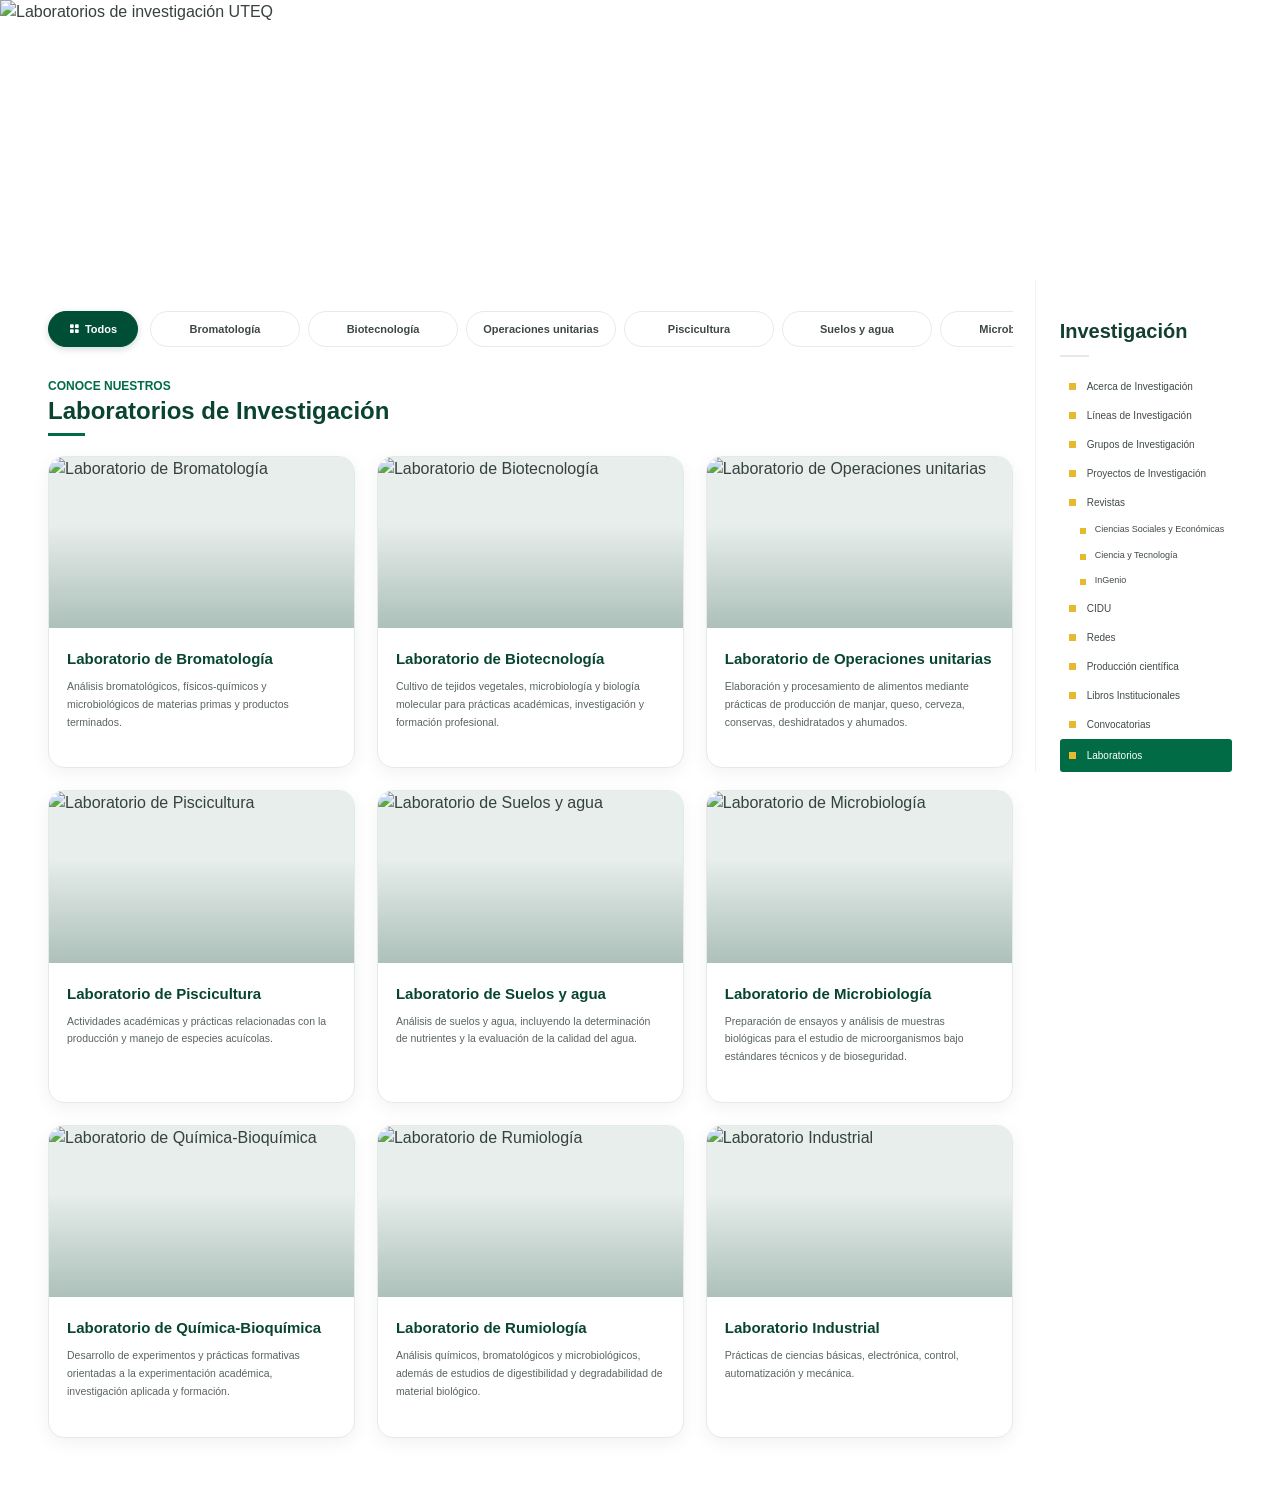
==== commit 4f5e1b39: "Mejor calidad de imágenes" ====
--- a/laboratorios.html
+++ b/laboratorios.html
@@ -259,15 +259,16 @@
                                     </div>
                                     <!-- Imagen principal -->
                                     <div class="lab-detail-cover">
-                                        <img src="https://www.uteq.edu.ec/assets/images/research/laboratories/img-uteq-lab-bromatologia-0000001.jpg" alt="Laboratorio de Bromatología">
+                                        <img class="summary-slide active" src="https://www.uteq.edu.ec/assets/images/research/laboratories/img-uteq-lab-bromatologia-0000001.jpg" alt="Laboratorio de Bromatología">
+                                        <img class="summary-slide" src="https://www.uteq.edu.ec/assets/images/research/laboratories/img-uteq-lab-bromatologia-0000002.jpg" alt="Laboratorio de Bromatología">
+                                        <img class="summary-slide" src="https://www.uteq.edu.ec/assets/images/research/laboratories/img-uteq-lab-bromatologia-0000003.jpg" alt="Laboratorio de Bromatología">
+                                        <img class="summary-slide" src="https://www.uteq.edu.ec/assets/images/research/laboratories/img-uteq-lab-bromatologia-0000004.jpg" alt="Laboratorio de Bromatología">
+                                        <img class="summary-slide" src="https://www.uteq.edu.ec/assets/images/research/laboratories/img-uteq-lab-bromatologia-0000005.jpg" alt="Laboratorio de Bromatología">
+                                        <img class="summary-slide" src="https://www.uteq.edu.ec/assets/images/research/laboratories/img-uteq-lab-bromatologia-0000006.jpg" alt="Laboratorio de Bromatología">
+                                        <img class="summary-slide" src="https://www.uteq.edu.ec/assets/images/research/laboratories/img-uteq-lab-bromatologia-0000007.jpg" alt="Laboratorio de Bromatología">
+                                        <img class="summary-slide" src="https://www.uteq.edu.ec/assets/images/research/laboratories/img-uteq-lab-bromatologia-0000008.jpg" alt="Laboratorio de Bromatología">
+                                        <img class="summary-slide" src="https://www.uteq.edu.ec/assets/images/research/laboratories/img-uteq-lab-bromatologia-0000009.jpg" alt="Laboratorio de Bromatología">
                                         <div class="lab-cover-info">
-                                            <div class="lab-cover-info-item">
-                                                <i class="bi bi-rulers"></i>
-                                                <div>
-                                                    <span>Área</span>
-                                                    <strong>120 m²</strong>
-                                                </div>
-                                            </div>
                                             <div class="lab-cover-info-item">
                                                 <i class="bi bi-people"></i>
                                                 <div>
@@ -279,7 +280,7 @@
                                                 <i class="bi bi-geo-alt"></i>
                                                 <div>
                                                     <span>Ubicación</span>
-                                                    <strong>Campus Matriz</strong>
+                                                    <strong>Campus La María</strong>
                                                 </div>
                                             </div>
                                         </div>
@@ -305,20 +306,13 @@
                                                     Agronomía, Zootecnia, Agropecuaria, Alimentos y Agroindustria
                                                 </span>
                                             </div>
-                                            <div class="lab-info-row">
-                                                <strong>Horario:</strong>
-                                                <span>
-                                                    08:00 a 13:00 y 15:00 a 18:00
-                                                </span>
-                                            </div>
                                         </aside>
                                     </div>
+                                    <!-- Equipamiento -->
                                     <!-- Equipamiento -->
                                     <section class="lab-detail-section">
                                         <div class="lab-section-heading">
-                                            <h3>
-                                                Equipamiento
-                                            </h3>
+                                            <h3>Equipamiento</h3>
                                         </div>
                                         <div class="lab-equipment-grid">
                                             <article class="lab-equipment-card">
@@ -357,16 +351,85 @@
                                                 </div>
                                                 <h4>Extractor de fibra</h4>
                                             </article>
-                                        </div>
-                                        <!-- Equipamiento restante -->
-                                        <div class="lab-equipment-more" data-equipment-more>
-                                            <ul>
-                                                <li>Calorímetro</li>
-                                                <li>Viscosímetro Brookfield</li>
-                                                <li>Microlisa</li>
-                                                <li>Autoclave</li>
-                                                <li>Incubadora</li>
-                                            </ul>
+                                            <article class="lab-equipment-card">
+                                                <div class="lab-equipment-icon">
+                                                    <i class="bi bi-speedometer2"></i>
+                                                </div>
+                                                <h4>Calorímetro</h4>
+                                            </article>
+                                            <article class="lab-equipment-card">
+                                                <div class="lab-equipment-icon">
+                                                    <i class="bi bi-activity"></i>
+                                                </div>
+                                                <h4>Viscosímetro Brookfield</h4>
+                                            </article>
+                                            <article class="lab-equipment-card">
+                                                <div class="lab-equipment-icon">
+                                                    <i class="bi bi-eyedropper"></i>
+                                                </div>
+                                                <h4>Microlisa</h4>
+                                            </article>
+                                            <article class="lab-equipment-card">
+                                                <div class="lab-equipment-icon">
+                                                    <i class="bi bi-box"></i>
+                                                </div>
+                                                <h4>Autoclave</h4>
+                                            </article>
+                                            <article class="lab-equipment-card">
+                                                <div class="lab-equipment-icon">
+                                                    <i class="bi bi-thermometer"></i>
+                                                </div>
+                                                <h4>Incubadora</h4>
+                                            </article>
+                                        </div>
+                                        <button type="button" class="lab-equipment-toggle" data-equipment-toggle>
+                                            Ver todo el equipamiento
+                                            <i class="bi bi-arrow-right"></i>
+                                        </button>
+                                    </section>
+                                    <!-- Galería -->
+                                    <section class="lab-detail-section">
+                                        <div class="lab-section-heading">
+                                            <h3>Galería</h3>
+                                            <div class="lab-gallery-controls">
+                                                <button type="button" class="lab-gallery-prev" aria-label="Imagen anterior">
+                                                    <i class="bi bi-chevron-left"></i>
+                                                </button>
+                                                <button type="button" class="lab-gallery-next" aria-label="Imagen siguiente">
+                                                    <i class="bi bi-chevron-right"></i>
+                                                </button>
+                                            </div>
+                                        </div>
+                                        <div class="lab-gallery-carousel">
+                                            <div class="lab-gallery-track">
+                                                <button type="button" class="lab-gallery-item" data-gallery-image="https://www.uteq.edu.ec/assets/images/research/laboratories/img-uteq-lab-bromatologia-0000001.jpg">
+                                                    <img src="https://www.uteq.edu.ec/assets/images/research/laboratories/img-uteq-lab-bromatologia-0000001.jpg" alt="Laboratorio de Bromatología">
+                                                </button>
+                                                <button type="button" class="lab-gallery-item" data-gallery-image="https://www.uteq.edu.ec/assets/images/research/laboratories/img-uteq-lab-bromatologia-0000002.jpg">
+                                                    <img src="https://www.uteq.edu.ec/assets/images/research/laboratories/img-uteq-lab-bromatologia-0000002.jpg" alt="Laboratorio de Bromatología">
+                                                </button>
+                                                <button type="button" class="lab-gallery-item" data-gallery-image="https://www.uteq.edu.ec/assets/images/research/laboratories/img-uteq-lab-bromatologia-0000003.jpg">
+                                                    <img src="https://www.uteq.edu.ec/assets/images/research/laboratories/img-uteq-lab-bromatologia-0000003.jpg" alt="Laboratorio de Bromatología">
+                                                </button>
+                                                <button type="button" class="lab-gallery-item" data-gallery-image="https://www.uteq.edu.ec/assets/images/research/laboratories/img-uteq-lab-bromatologia-0000004.jpg">
+                                                    <img src="https://www.uteq.edu.ec/assets/images/research/laboratories/img-uteq-lab-bromatologia-0000004.jpg" alt="Laboratorio de Bromatología">
+                                                </button>
+                                                <button type="button" class="lab-gallery-item" data-gallery-image="https://www.uteq.edu.ec/assets/images/research/laboratories/img-uteq-lab-bromatologia-0000005.jpg">
+                                                    <img src="https://www.uteq.edu.ec/assets/images/research/laboratories/img-uteq-lab-bromatologia-0000005.jpg" alt="Laboratorio de Bromatología">
+                                                </button>
+                                                <button type="button" class="lab-gallery-item" data-gallery-image="https://www.uteq.edu.ec/assets/images/research/laboratories/img-uteq-lab-bromatologia-0000006.jpg">
+                                                    <img src="https://www.uteq.edu.ec/assets/images/research/laboratories/img-uteq-lab-bromatologia-0000006.jpg" alt="Laboratorio de Bromatología">
+                                                </button>
+                                                <button type="button" class="lab-gallery-item" data-gallery-image="https://www.uteq.edu.ec/assets/images/research/laboratories/img-uteq-lab-bromatologia-0000007.jpg">
+                                                    <img src="https://www.uteq.edu.ec/assets/images/research/laboratories/img-uteq-lab-bromatologia-0000007.jpg" alt="Laboratorio de Bromatología">
+                                                </button>
+                                                <button type="button" class="lab-gallery-item" data-gallery-image="https://www.uteq.edu.ec/assets/images/research/laboratories/img-uteq-lab-bromatologia-0000008.jpg">
+                                                    <img src="https://www.uteq.edu.ec/assets/images/research/laboratories/img-uteq-lab-bromatologia-0000008.jpg" alt="Laboratorio de Bromatología">
+                                                </button>
+                                                <button type="button" class="lab-gallery-item" data-gallery-image="https://www.uteq.edu.ec/assets/images/research/laboratories/img-uteq-lab-bromatologia-0000009.jpg">
+                                                    <img src="https://www.uteq.edu.ec/assets/images/research/laboratories/img-uteq-lab-bromatologia-0000009.jpg" alt="Laboratorio de Bromatología">
+                                                </button>
+                                            </div>
                                         </div>
                                     </section>
                                     <!-- Análisis / servicios -->
@@ -408,52 +471,6 @@
                                             </div>
                                         </div>
                                     </section>
-                                    <!-- Galería -->
-                                    <!-- Galería -->
-                                    <section class="lab-detail-section">
-                                        <div class="lab-section-heading">
-                                            <h3>Galería del laboratorio</h3>
-                                            <div class="lab-gallery-controls">
-                                                <button type="button" class="lab-gallery-prev" aria-label="Imagen anterior">
-                                                    <i class="bi bi-chevron-left"></i>
-                                                </button>
-                                                <button type="button" class="lab-gallery-next" aria-label="Imagen siguiente">
-                                                    <i class="bi bi-chevron-right"></i>
-                                                </button>
-                                            </div>
-                                        </div>
-                                        <div class="lab-gallery-carousel">
-                                            <div class="lab-gallery-track">
-                                                <button type="button" class="lab-gallery-item" data-gallery-image="https://www.uteq.edu.ec/assets/images/research/laboratories/img-uteq-lab-bromatologia-0000001.jpg">
-                                                    <img src="https://www.uteq.edu.ec/assets/images/research/laboratories/img-uteq-lab-bromatologia-0000001.jpg" alt="Laboratorio de Bromatología">
-                                                </button>
-                                                <button type="button" class="lab-gallery-item" data-gallery-image="https://www.uteq.edu.ec/assets/images/research/laboratories/img-uteq-lab-bromatologia-0000002.jpg">
-                                                    <img src="https://www.uteq.edu.ec/assets/images/research/laboratories/img-uteq-lab-bromatologia-0000002.jpg" alt="Laboratorio de Bromatología">
-                                                </button>
-                                                <button type="button" class="lab-gallery-item" data-gallery-image="https://www.uteq.edu.ec/assets/images/research/laboratories/img-uteq-lab-bromatologia-0000003.jpg">
-                                                    <img src="https://www.uteq.edu.ec/assets/images/research/laboratories/img-uteq-lab-bromatologia-0000003.jpg" alt="Laboratorio de Bromatología">
-                                                </button>
-                                                <button type="button" class="lab-gallery-item" data-gallery-image="https://www.uteq.edu.ec/assets/images/research/laboratories/img-uteq-lab-bromatologia-0000004.jpg">
-                                                    <img src="https://www.uteq.edu.ec/assets/images/research/laboratories/img-uteq-lab-bromatologia-0000004.jpg" alt="Laboratorio de Bromatología">
-                                                </button>
-                                                <button type="button" class="lab-gallery-item" data-gallery-image="https://www.uteq.edu.ec/assets/images/research/laboratories/img-uteq-lab-bromatologia-0000005.jpg">
-                                                    <img src="https://www.uteq.edu.ec/assets/images/research/laboratories/img-uteq-lab-bromatologia-0000005.jpg" alt="Laboratorio de Bromatología">
-                                                </button>
-                                                <button type="button" class="lab-gallery-item" data-gallery-image="https://www.uteq.edu.ec/assets/images/research/laboratories/img-uteq-lab-bromatologia-0000006.jpg">
-                                                    <img src="https://www.uteq.edu.ec/assets/images/research/laboratories/img-uteq-lab-bromatologia-0000006.jpg" alt="Laboratorio de Bromatología">
-                                                </button>
-                                                <button type="button" class="lab-gallery-item" data-gallery-image="https://www.uteq.edu.ec/assets/images/research/laboratories/img-uteq-lab-bromatologia-0000007.jpg">
-                                                    <img src="https://www.uteq.edu.ec/assets/images/research/laboratories/img-uteq-lab-bromatologia-0000007.jpg" alt="Laboratorio de Bromatología">
-                                                </button>
-                                                <button type="button" class="lab-gallery-item" data-gallery-image="https://www.uteq.edu.ec/assets/images/research/laboratories/img-uteq-lab-bromatologia-0000008.jpg">
-                                                    <img src="https://www.uteq.edu.ec/assets/images/research/laboratories/img-uteq-lab-bromatologia-0000008.jpg" alt="Laboratorio de Bromatología">
-                                                </button>
-                                                <button type="button" class="lab-gallery-item" data-gallery-image="https://www.uteq.edu.ec/assets/images/research/laboratories/img-uteq-lab-bromatologia-0000009.jpg">
-                                                    <img src="https://www.uteq.edu.ec/assets/images/research/laboratories/img-uteq-lab-bromatologia-0000009.jpg" alt="Laboratorio de Bromatología">
-                                                </button>
-                                            </div>
-                                        </div>
-                                    </section>
                                     <!-- Visor de imágenes -->
                                     <div class="lab-lightbox" id="labLightbox">
                                         <div class="lab-lightbox-content">
--- a/css/laboratorios.css
+++ b/css/laboratorios.css
@@ -26,6 +26,14 @@
     font-family: inherit;
 }
 
+@media (min-width: 1401px) {
+    .row {
+        width: 1400px !important;
+        max-width: calc(100% - 60px);
+        margin-left: auto !important;
+        margin-right: auto !important;
+    }
+}
 
 /* =========================================================
    BREADCRUMB
@@ -326,22 +334,23 @@
 
 .summary-image {
     width: 100%;
-    aspect-ratio: 16 / 9;
-
+    aspect-ratio: 6000 / 3368;
     position: relative;
     overflow: hidden;
-
     background: #e7eeeb;
 }
 
-.summary-image > img {
+.summary-image > img,
+.summary-slide img {
     width: 100%;
     height: 100%;
-
     display: block;
-
     object-fit: cover;
     object-position: center;
+    image-rendering: auto;
+    transform: translateZ(0);
+    -webkit-backface-visibility: hidden;
+    backface-visibility: hidden;
 }
 
 .summary-slide {
@@ -367,11 +376,9 @@
     position: absolute;
     inset: 0;
 
-    background: linear-gradient(
-        to top,
-        rgba(0, 55, 37, .25),
-        transparent 60%
-    );
+    background: linear-gradient(to top,
+            rgba(0, 55, 37, .25),
+            transparent 60%);
 
     pointer-events: none;
 }
@@ -406,7 +413,7 @@
     padding: 20px 18px 18px;
 }
 
-.summary-body > span {
+.summary-body>span {
     color: var(--green);
 
     font-size: 9px;
@@ -469,11 +476,11 @@
    CONTROL DE TABS
    ========================================================= */
 
-#labTabsContent > .tab-pane {
+#labTabsContent>.tab-pane {
     display: none;
 }
 
-#labTabsContent > .tab-pane.show.active {
+#labTabsContent>.tab-pane.show.active {
     display: block;
 }
 
@@ -506,11 +513,9 @@
     position: absolute;
     inset: 0;
 
-    background: linear-gradient(
-        90deg,
-        rgba(0, 55, 37, .55),
-        transparent 65%
-    );
+    background: linear-gradient(90deg,
+            rgba(0, 55, 37, .55),
+            transparent 65%);
 }
 
 .detail-banner img {
@@ -656,7 +661,7 @@
     flex-direction: column;
 }
 
-.sidebar-nav > a {
+.sidebar-nav>a {
     display: flex;
     align-items: center;
     gap: 11px;
@@ -670,7 +675,7 @@
     border-radius: 3px;
 }
 
-.sidebar-nav > a span {
+.sidebar-nav>a span {
     width: 7px;
     height: 7px;
 
@@ -679,11 +684,11 @@
     flex: 0 0 7px;
 }
 
-.sidebar-nav > a:hover {
+.sidebar-nav>a:hover {
     color: var(--green);
 }
 
-.sidebar-nav > a.active {
+.sidebar-nav>a.active {
     background: var(--green);
     color: #fff;
 
@@ -841,14 +846,10 @@
 
 .lab-detail-cover {
     width: 100%;
-    height: 400px;
-
+    height: 600px;
     overflow: hidden;
-
     position: relative;
-
     border-radius: 10px;
-
     background: #e8eeeb;
 }
 
@@ -861,28 +862,43 @@
 
     height: 35%;
 
-    background: linear-gradient(
-        to top,
-        rgba(0, 45, 30, .35),
-        transparent
-    );
+    background: linear-gradient(to top,
+            rgba(0, 45, 30, .35),
+            transparent);
 
     pointer-events: none;
 }
 
-.lab-detail-cover img {
+.lab-detail-cover {
+    position: relative;
+    width: 100%;
+    aspect-ratio: 6000 / 3368;
+    height: auto;
+    min-height: 0;
+    border-radius: 16px;
+    overflow: hidden;
+    background: #e7eeeb;
+}
+
+.lab-detail-cover .summary-slide {
+    position: absolute;
+    inset: 0;
     width: 100%;
     height: 100%;
-
     display: block;
-
     object-fit: cover;
-
-    transition: transform .4s ease;
-
-    object-position: center 40%;
-}
-
+    object-position: center;
+    opacity: 0;
+    transition: opacity 1.5s ease;
+    image-rendering: auto;
+    transform: translateZ(0);
+    -webkit-backface-visibility: hidden;
+    backface-visibility: hidden;
+}
+
+.lab-detail-cover .summary-slide.active {
+    opacity: 1;
+}
 
 /* =========================================================
    INFORMACIÓN SOBRE EL BANNER
@@ -921,11 +937,11 @@
     padding: 0 18px;
 }
 
-.lab-cover-info-item + .lab-cover-info-item {
+.lab-cover-info-item+.lab-cover-info-item {
     border-left: 1px solid rgba(255, 255, 255, 0.20);
 }
 
-.lab-cover-info-item > i {
+.lab-cover-info-item>i {
     font-size: 23px;
     color: var(--yellow);
 }
@@ -984,11 +1000,9 @@
 
     border-radius: 10px;
 
-    background: linear-gradient(
-        145deg,
-        #f3f8f2,
-        #e9f2e9
-    );
+    background: linear-gradient(145deg,
+            #f3f8f2,
+            #e9f2e9);
 }
 
 .lab-info-title {
@@ -1243,20 +1257,24 @@
 }
 
 .lab-services-image {
-    height: 170px;
-
+    width: 100%;
+    aspect-ratio: 6000 / 3368;
+    position: relative;
     overflow: hidden;
-
-    border-radius: 9px;
-}
-
-.lab-services-image img {
+    background: #e7eeeb;
+    border-radius: 10px;
+}
+
+.lab-services-image > img {
     width: 100%;
     height: 100%;
-
     display: block;
-
     object-fit: cover;
+    object-position: center;
+    image-rendering: auto;
+    transform: translateZ(0);
+    -webkit-backface-visibility: hidden;
+    backface-visibility: hidden;
 }
 
 
@@ -1281,7 +1299,8 @@
 .lab-gallery-item {
     flex: 0 0 260px;
     width: 260px;
-    height: 155px;
+    aspect-ratio: 6000 / 3368;
+    height: auto;
     padding: 0;
     border: 0;
     border-radius: 10px;
@@ -1297,7 +1316,11 @@
     width: 100%;
     height: 100%;
     object-fit: cover;
-    transition: transform 0.4s ease;
+    object-position: center;
+    image-rendering: auto;
+    transform: translateZ(0);
+    -webkit-backface-visibility: hidden;
+    backface-visibility: hidden;
 }
 
 /* Sin efecto de clic ni icono de reproducción */
@@ -1362,7 +1385,8 @@
     .lab-gallery-item {
         flex-basis: 230px;
         width: 230px;
-        height: 150px;
+        height: auto;
+        aspect-ratio: 6000 / 3368;
     }
 
 }
@@ -1376,7 +1400,8 @@
     .lab-gallery-item {
         flex-basis: 210px;
         width: 210px;
-        height: 145px;
+        height: auto;
+        aspect-ratio: 6000 / 3368;
     }
 
 }
@@ -1398,7 +1423,8 @@
         width: 180px !important;
         min-width: 180px !important;
         max-width: 180px !important;
-        height: 135px !important;
+        height: auto !important;
+        aspect-ratio: 6000 / 3368;
     }
 
     .lab-gallery-item img {
@@ -1750,7 +1776,7 @@
     }
 
     .lab-services-image {
-        height: 220px;
+        height: auto;
     }
 }
 
@@ -1805,8 +1831,15 @@
         grid-template-columns: 1fr;
     }
 
+    .lab-detail-description {
+        width: 100%;
+        max-width: 100%;
+    }
+
     .lab-detail-description p {
         font-size: 14px;
+        line-height: 1.55;
+        margin-bottom: 12px;
     }
 
     .lab-info-row {
@@ -1915,18 +1948,24 @@
         left: 10px;
         right: 10px;
         bottom: 10px;
-
-        justify-content: space-between;
-
-        padding: 9px 8px;
+        width: auto;
+        display: grid;
+        grid-template-columns: 1fr 1fr;
+        padding: 9px 0;
     }
 
     .lab-cover-info-item {
+        min-width: 0;
+        padding: 0 10px;
         gap: 6px;
-        padding: 0 7px;
+    }
+
+    .lab-cover-info-item + .lab-cover-info-item {
+        border-left: 1px solid rgba(255, 255, 255, 0.20);
     }
 
     .lab-cover-info-item > i {
+        flex: 0 0 auto;
         font-size: 18px;
     }
 
@@ -1936,8 +1975,13 @@
 
     .lab-cover-info-item strong {
         font-size: 11px;
-    }
-
+        white-space: nowrap;
+    }
+
+    .lab-detail-description p {
+        font-size: 13px;
+        line-height: 1.55;
+    }
 
     /* Encabezados */
 
@@ -2148,4 +2192,190 @@
     .lab-lightbox-next {
         right: 5px;
     }
-}+}
+/* =========================================================
+   AJUSTES FINALES - ANCHO DE ESCRITORIO Y RESPONSIVE
+   ========================================================= */
+
+@media (min-width: 1401px) {
+    .row {
+        width: 1400px !important;
+        max-width: calc(100% - 60px);
+        margin-left: auto !important;
+        margin-right: auto !important;
+    }
+}
+
+@media (max-width: 767px) {
+    .lab-detail-description {
+        width: 100%;
+        max-width: 100%;
+        min-width: 0;
+        overflow-wrap: break-word;
+        word-wrap: break-word;
+    }
+
+    .lab-detail-description p {
+        font-size: 14px;
+        line-height: 1.55;
+        margin-bottom: 12px;
+    }
+}
+
+@media (max-width: 575px) {
+    .lab-detail-cover {
+        height: 230px;
+    }
+
+    .lab-detail-description {
+        width: 100%;
+        max-width: 100%;
+        min-width: 0;
+    }
+
+    .lab-detail-description p {
+        font-size: 12px !important;
+        line-height: 1.5;
+        margin: 0 0 10px;
+        overflow-wrap: break-word;
+        word-wrap: break-word;
+    }
+}
+
+
+/* =========================================================
+   CORRECCIÓN GALERÍA - TABLET
+   ========================================================= */
+
+@media (min-width: 768px) and (max-width: 1200px) {
+    .lab-gallery-item {
+        flex: 0 0 230px !important;
+        width: 230px !important;
+        min-width: 230px !important;
+        max-width: 230px !important;
+        height: auto !important;
+        aspect-ratio: 6000 / 3368;
+    }
+
+    .lab-gallery-item img {
+        width: 100%;
+        height: 100%;
+        display: block;
+        object-fit: cover;
+        object-position: center;
+        image-rendering: auto;
+        transform: translateZ(0);
+        -webkit-backface-visibility: hidden;
+        backface-visibility: hidden;
+    }
+}
+
+
+/* =========================================================
+   EQUIPAMIENTO - MOSTRAR MAS
+   ========================================================= */
+.lab-equipment-card.equipment-hidden { display: none !important; }
+.lab-equipment-grid.equipment-expanded .lab-equipment-card.equipment-hidden { display: flex !important; }
+.lab-equipment-toggle {
+    display: flex;
+    align-items: center;
+    justify-content: center;
+    gap: 6px;
+    margin: 16px auto 0;
+    padding: 0;
+    border: 0;
+    background: transparent;
+    color: var(--green);
+    font-family: inherit;
+    font-size: 11px;
+    font-weight: 800;
+    line-height: 1.4;
+    cursor: pointer;
+    transition: color .2s ease;
+}
+.lab-equipment-toggle:hover { color: var(--green-dark); }
+.lab-equipment-toggle i { transition: transform .2s ease; }
+.lab-equipment-toggle:hover i { transform: translateX(4px); }
+.lab-equipment-more { display: none !important; }
+
+/* =========================================================
+   CORRECCIONES GALERIA - MOVIL
+   ========================================================= */
+@media (max-width: 575px) {
+    .lab-detail-section .lab-section-heading {
+        align-items: center;
+    }
+
+    .lab-detail-section:has(.lab-gallery-track) .lab-section-heading {
+        flex-direction: row !important;
+        align-items: center !important;
+        justify-content: space-between !important;
+        gap: 10px !important;
+    }
+
+    .lab-detail-section:has(.lab-gallery-track) .lab-section-heading h3 {
+        margin: 0 !important;
+        flex: 1 1 auto;
+    }
+
+    .lab-detail-section:has(.lab-gallery-track) .lab-gallery-controls {
+        align-self: center !important;
+        display: flex !important;
+        align-items: center !important;
+        justify-content: flex-end !important;
+        gap: 8px !important;
+        flex-shrink: 0;
+    }
+
+    .lab-gallery-track {
+        gap: 12px !important;
+    }
+
+    .lab-gallery-item {
+        flex: 0 0 180px !important;
+        width: 180px !important;
+        min-width: 180px !important;
+        max-width: 180px !important;
+        height: 101px !important;
+        aspect-ratio: 6000 / 3368 !important;
+    }
+
+    .lab-gallery-item img {
+        width: 100% !important;
+        height: 100% !important;
+        display: block !important;
+        object-fit: cover !important;
+        object-position: center !important;
+    }
+
+    .lab-gallery-prev,
+    .lab-gallery-next {
+        width: 34px !important;
+        height: 34px !important;
+        min-width: 34px !important;
+        min-height: 34px !important;
+        padding: 0 !important;
+        margin: 0 !important;
+        display: flex !important;
+        align-items: center !important;
+        justify-content: center !important;
+        border: 1px solid #d6e2dc !important;
+        border-radius: 50% !important;
+        background: #fff !important;
+        color: var(--green) !important;
+        font-size: 14px !important;
+        line-height: 1 !important;
+    }
+
+    .lab-gallery-prev i,
+    .lab-gallery-next i {
+        display: block !important;
+        margin: 0 !important;
+        font-size: 14px !important;
+        line-height: 1 !important;
+    }
+}
+
+@media (min-width: 576px) and (max-width: 767px) {
+    .lab-gallery-track { gap: 12px !important; }
+}
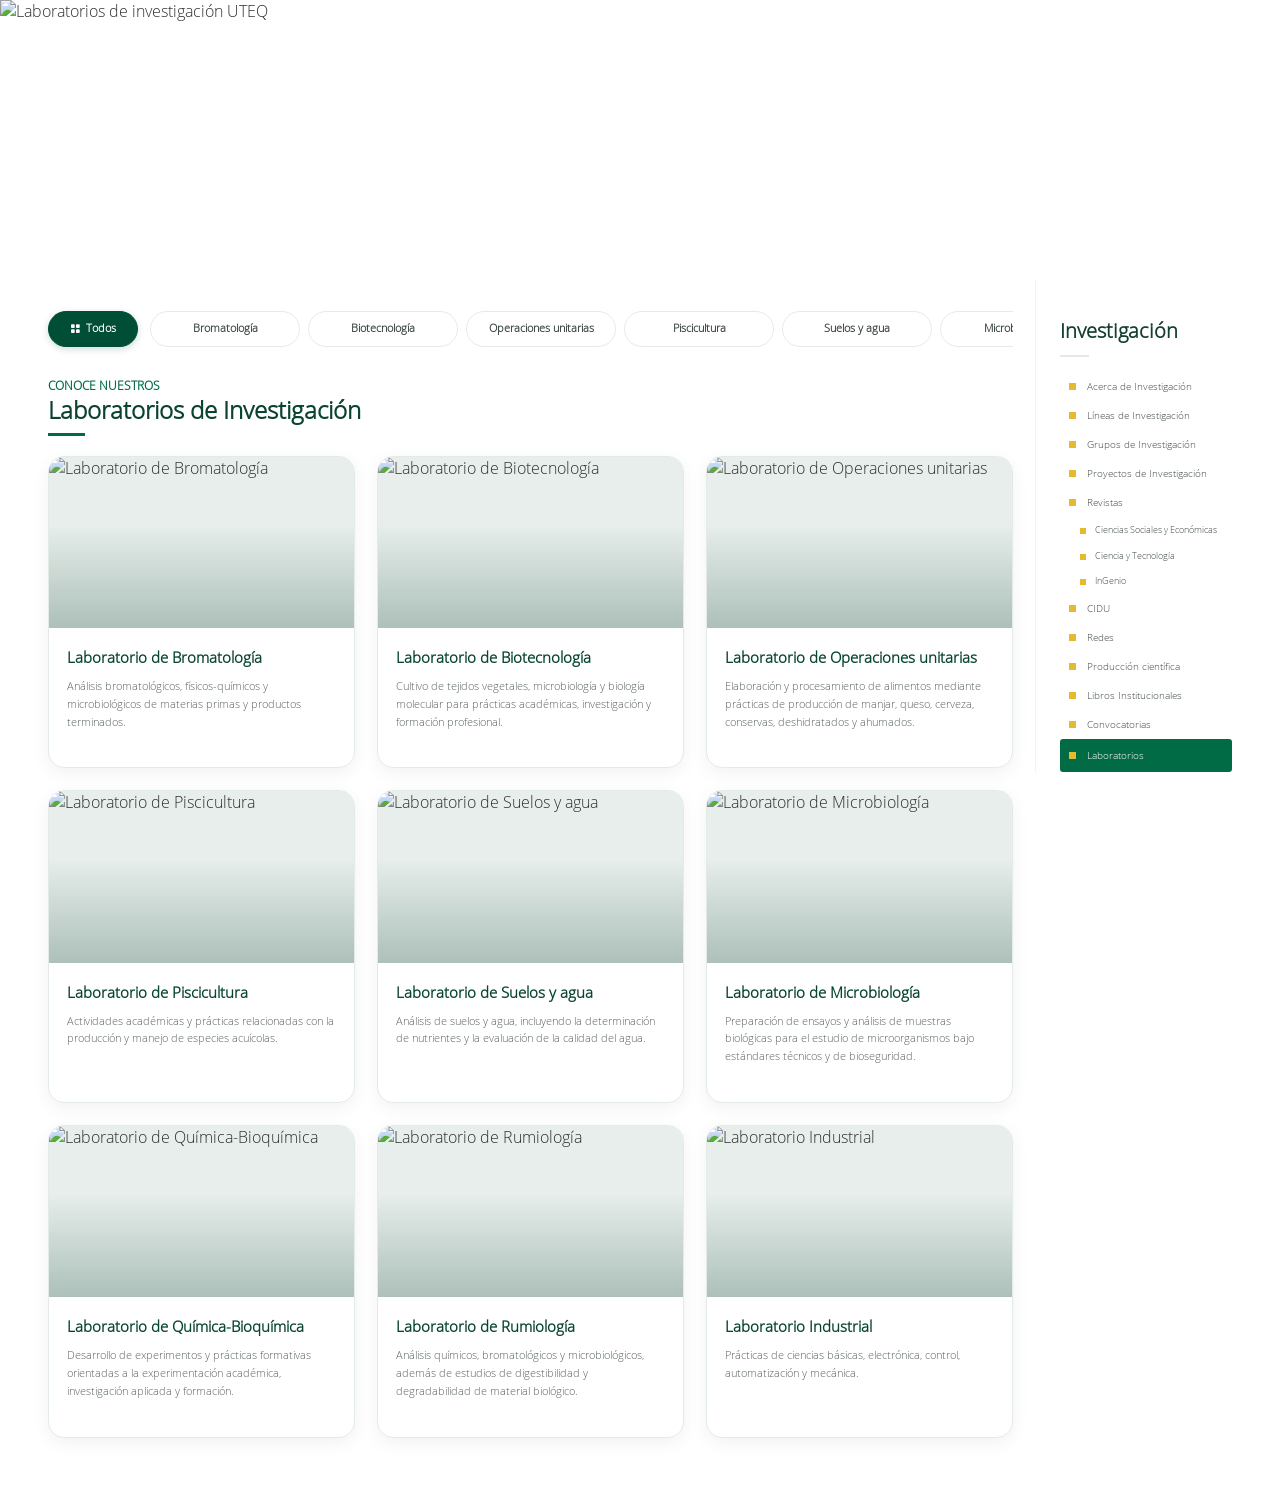
==== commit 1e6ecc93: "Cambio de fuente" ====
--- a/laboratorios.html
+++ b/laboratorios.html
@@ -309,7 +309,6 @@
                                         </aside>
                                     </div>
                                     <!-- Equipamiento -->
-                                    <!-- Equipamiento -->
                                     <section class="lab-detail-section">
                                         <div class="lab-section-heading">
                                             <h3>Equipamiento</h3>
--- a/css/laboratorios.css
+++ b/css/laboratorios.css
@@ -1,3 +1,11 @@
+@font-face {
+    font-family: 'open-sans-light';
+    src: url('../fonts/OpenSans-Light.woff') format('woff');
+    font-weight: 300;
+    font-style: normal;
+    font-display: swap;
+}
+
 :root {
     --green: #006b45;
     --green-dark: #004e35;
@@ -16,6 +24,8 @@
     background: #fff;
     color: var(--text);
     font-family: 'open-sans-light', sans-serif;
+   
+    color: #2D2D2D;
 }
 
 a {
@@ -1071,8 +1081,8 @@
 
     color: #101c20;
 
-    font-size: 24px;
-    font-weight: 800;
+    font-size: 20px;
+    font-weight: 700;
 }
 
 .lab-section-link {
@@ -1217,8 +1227,8 @@
 
     color: #101c20;
 
-    font-size: 24px;
-    font-weight: 800;
+    font-size: 20px;
+    font-weight: 700;
 }
 
 .lab-services-list {
@@ -2376,6 +2386,40 @@
     }
 }
 
-@media (min-width: 576px) and (max-width: 767px) {
-    .lab-gallery-track { gap: 12px !important; }
-}
+/* Galería en teléfonos en posición horizontal */
+@media (min-width: 576px) and (max-width: 900px) and (orientation: landscape) {
+    .lab-gallery-track {
+        gap: 12px !important;
+    }
+
+    .lab-gallery-item {
+        flex: 0 0 230px !important;
+        width: 230px !important;
+        min-width: 230px !important;
+        max-width: 230px !important;
+        height: auto !important;
+        aspect-ratio: 6000 / 3368 !important;
+    }
+
+    .lab-gallery-item img {
+        width: 100% !important;
+        height: 100% !important;
+        display: block !important;
+        object-fit: cover !important;
+        object-position: center !important;
+    }
+
+    .lab-section-heading {
+        display: flex !important;
+        flex-direction: row !important;
+        align-items: center !important;
+        justify-content: space-between !important;
+    }
+
+    .lab-gallery-controls {
+        display: flex !important;
+        flex-direction: row !important;
+        align-items: center !important;
+        gap: 8px !important;
+    }
+}
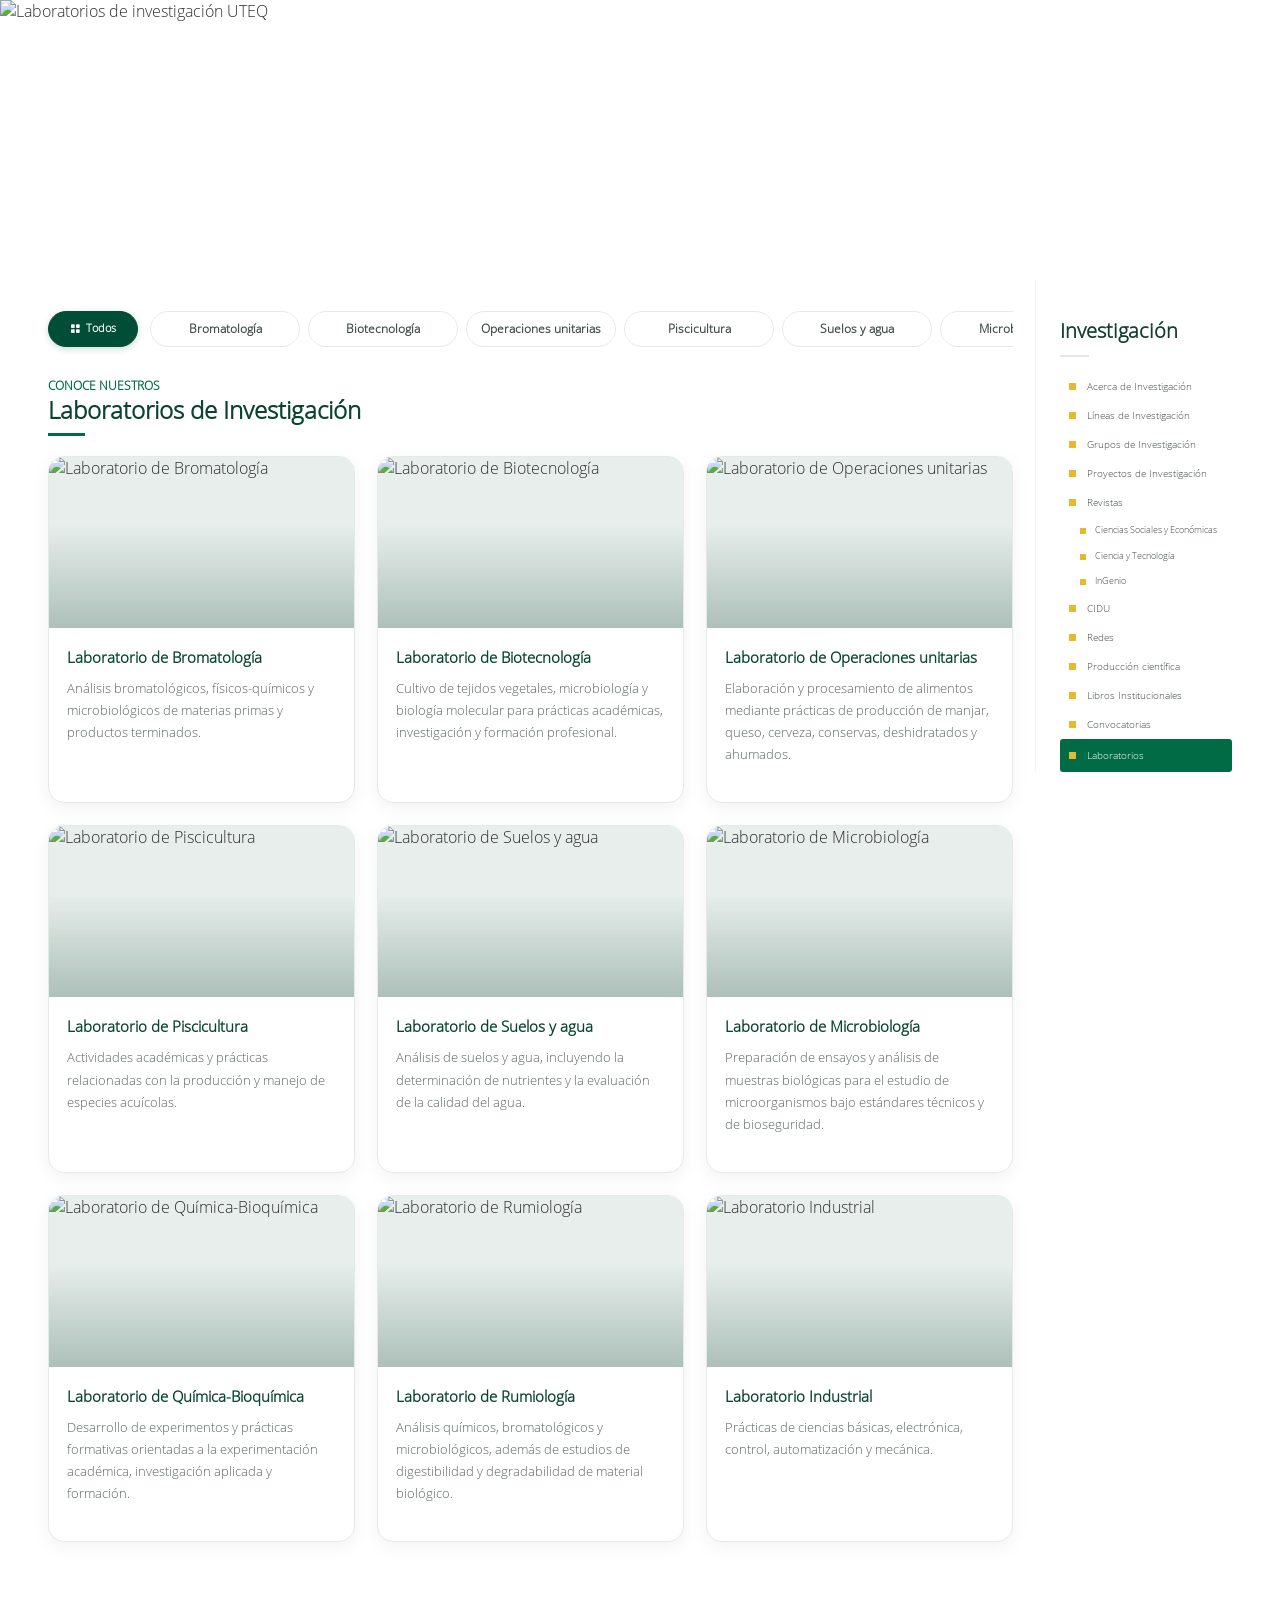
==== commit 572d9996: "Imagen para actividades que se realizan" ====
--- a/laboratorios.html
+++ b/laboratorios.html
@@ -466,7 +466,7 @@
                                                 </ul>
                                             </div>
                                             <div class="lab-services-image">
-                                                <img src="https://www.uteq.edu.ec/assets/images/research/laboratories/img-uteq-lab-bromatologia-0000002.jpg" alt="Equipamiento del Laboratorio de Bromatología">
+                                                <img src="https://www.uteq.edu.ec/assets/images/research/laboratories/laboratorio-ciencias.png" alt="Actividades del laboratorio">
                                             </div>
                                         </div>
                                     </section>
--- a/css/laboratorios.css
+++ b/css/laboratorios.css
@@ -275,7 +275,7 @@
     background: #fff;
     color: #3d4843;
 
-    font-size: 11px;
+    font-size: 12px;
     font-weight: 600;
 
     white-space: nowrap;
@@ -448,7 +448,7 @@
 
     color: #59645f;
 
-    font-size: 10.5px;
+    font-size: 13px;
     line-height: 1.7;
 }
 
@@ -853,15 +853,6 @@
 /* =========================================================
    IMAGEN PRINCIPAL DEL LABORATORIO
    ========================================================= */
-
-.lab-detail-cover {
-    width: 100%;
-    height: 600px;
-    overflow: hidden;
-    position: relative;
-    border-radius: 10px;
-    background: #e8eeeb;
-}
 
 .lab-detail-cover::after {
     content: "";
@@ -888,6 +879,15 @@
     border-radius: 16px;
     overflow: hidden;
     background: #e7eeeb;
+}
+
+@media (min-width: 768px) {
+    .lab-detail-cover {
+        width: 90%;
+        max-width: 1100px;
+        margin-left: auto;
+        margin-right: auto;
+    }
 }
 
 .lab-detail-cover .summary-slide {
@@ -1171,7 +1171,7 @@
     font-size: 14px;
     line-height: 1.4;
 
-    font-weight: 600;
+    font-weight: 300;
 }
 
 .lab-equipment-more {
@@ -1408,7 +1408,7 @@
     }
 
     .lab-gallery-item {
-        flex-basis: 210px;
+        flex: 0 0 210px;
         width: 210px;
         height: auto;
         aspect-ratio: 6000 / 3368;
@@ -1424,7 +1424,7 @@
 
     .lab-gallery-track {
         display: flex;
-        gap: 14px;
+        gap: 12px;
         width: max-content;
     }
 
@@ -1443,9 +1443,6 @@
         object-fit: cover;
     }
 
-    .lab-gallery-track {
-        gap: 20px !important;
-    }
 }
 
 /* =========================================================
@@ -1866,7 +1863,8 @@
 
     .lab-section-heading h3,
     .lab-services-content h3 {
-        font-size: 21px;
+        font-size: 17px;
+        font-weight: 800;
     }
 
 
@@ -2006,19 +2004,69 @@
 
     /* Galería */
 
-    .lab-gallery-controls {
-        align-self: flex-end;
+    .lab-detail-section:has(.lab-gallery-track) .lab-section-heading {
+        flex-direction: row;
+        align-items: center;
+        justify-content: space-between;
+        gap: 10px;
+    }
+
+    .lab-detail-section:has(.lab-gallery-track) .lab-section-heading h3 {
+        margin: 0;
+        flex: 1 1 auto;
+    }
+
+    .lab-detail-section:has(.lab-gallery-track) .lab-gallery-controls {
+        align-self: center;
+        justify-content: flex-end;
+        flex-shrink: 0;
+    }
+
+    .lab-gallery-track {
+        gap: 12px;
     }
 
     .lab-gallery-item {
-        flex-basis: 100%;
+        flex: 0 0 180px;
+        width: 180px;
+        min-width: 180px;
+        max-width: 180px;
+        height: 101px;
+        aspect-ratio: 6000 / 3368;
+    }
+
+    .lab-gallery-item img {
         width: 100%;
-
-        height: 190px;
-    }
-
-    .lab-gallery-track {
-        gap: 0;
+        height: 100%;
+        display: block;
+        object-fit: cover;
+        object-position: center;
+    }
+
+    .lab-gallery-prev,
+    .lab-gallery-next {
+        width: 34px;
+        height: 34px;
+        min-width: 34px;
+        min-height: 34px;
+        padding: 0;
+        display: flex;
+        align-items: center;
+        justify-content: center;
+        border: 1px solid #d6e2dc;
+        border-radius: 50%;
+        background: #fff;
+        color: var(--green);
+        font-size: 14px;
+        line-height: 1;
+    }
+
+    .lab-gallery-prev i,
+    .lab-gallery-next i {
+        display: block;
+        margin: 0;
+        font-size: 14px;
+        line-height: 1;
     }
 
 
@@ -2297,7 +2345,7 @@
     background: transparent;
     color: var(--green);
     font-family: inherit;
-    font-size: 11px;
+    font-size: 12px;
     font-weight: 800;
     line-height: 1.4;
     cursor: pointer;
@@ -2307,119 +2355,3 @@
 .lab-equipment-toggle i { transition: transform .2s ease; }
 .lab-equipment-toggle:hover i { transform: translateX(4px); }
 .lab-equipment-more { display: none !important; }
-
-/* =========================================================
-   CORRECCIONES GALERIA - MOVIL
-   ========================================================= */
-@media (max-width: 575px) {
-    .lab-detail-section .lab-section-heading {
-        align-items: center;
-    }
-
-    .lab-detail-section:has(.lab-gallery-track) .lab-section-heading {
-        flex-direction: row !important;
-        align-items: center !important;
-        justify-content: space-between !important;
-        gap: 10px !important;
-    }
-
-    .lab-detail-section:has(.lab-gallery-track) .lab-section-heading h3 {
-        margin: 0 !important;
-        flex: 1 1 auto;
-    }
-
-    .lab-detail-section:has(.lab-gallery-track) .lab-gallery-controls {
-        align-self: center !important;
-        display: flex !important;
-        align-items: center !important;
-        justify-content: flex-end !important;
-        gap: 8px !important;
-        flex-shrink: 0;
-    }
-
-    .lab-gallery-track {
-        gap: 12px !important;
-    }
-
-    .lab-gallery-item {
-        flex: 0 0 180px !important;
-        width: 180px !important;
-        min-width: 180px !important;
-        max-width: 180px !important;
-        height: 101px !important;
-        aspect-ratio: 6000 / 3368 !important;
-    }
-
-    .lab-gallery-item img {
-        width: 100% !important;
-        height: 100% !important;
-        display: block !important;
-        object-fit: cover !important;
-        object-position: center !important;
-    }
-
-    .lab-gallery-prev,
-    .lab-gallery-next {
-        width: 34px !important;
-        height: 34px !important;
-        min-width: 34px !important;
-        min-height: 34px !important;
-        padding: 0 !important;
-        margin: 0 !important;
-        display: flex !important;
-        align-items: center !important;
-        justify-content: center !important;
-        border: 1px solid #d6e2dc !important;
-        border-radius: 50% !important;
-        background: #fff !important;
-        color: var(--green) !important;
-        font-size: 14px !important;
-        line-height: 1 !important;
-    }
-
-    .lab-gallery-prev i,
-    .lab-gallery-next i {
-        display: block !important;
-        margin: 0 !important;
-        font-size: 14px !important;
-        line-height: 1 !important;
-    }
-}
-
-/* Galería en teléfonos en posición horizontal */
-@media (min-width: 576px) and (max-width: 900px) and (orientation: landscape) {
-    .lab-gallery-track {
-        gap: 12px !important;
-    }
-
-    .lab-gallery-item {
-        flex: 0 0 230px !important;
-        width: 230px !important;
-        min-width: 230px !important;
-        max-width: 230px !important;
-        height: auto !important;
-        aspect-ratio: 6000 / 3368 !important;
-    }
-
-    .lab-gallery-item img {
-        width: 100% !important;
-        height: 100% !important;
-        display: block !important;
-        object-fit: cover !important;
-        object-position: center !important;
-    }
-
-    .lab-section-heading {
-        display: flex !important;
-        flex-direction: row !important;
-        align-items: center !important;
-        justify-content: space-between !important;
-    }
-
-    .lab-gallery-controls {
-        display: flex !important;
-        flex-direction: row !important;
-        align-items: center !important;
-        gap: 8px !important;
-    }
-}
